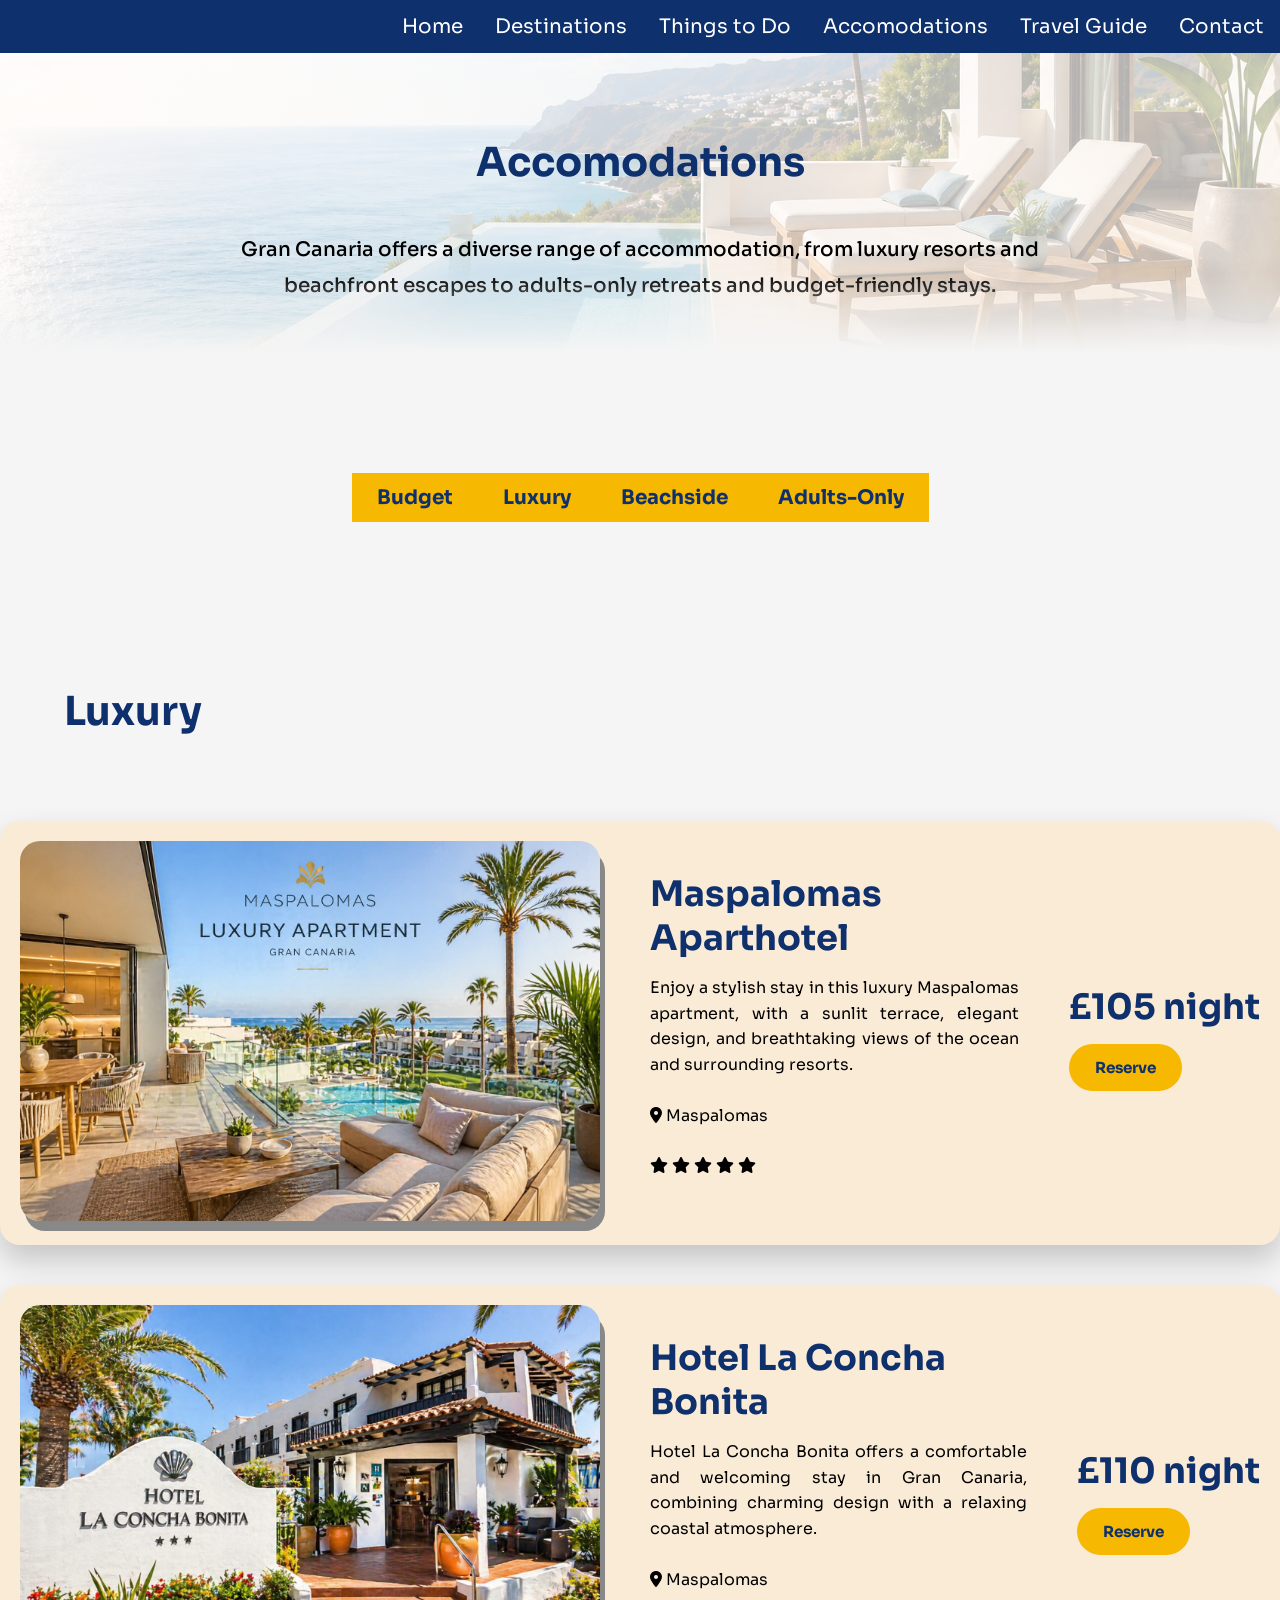
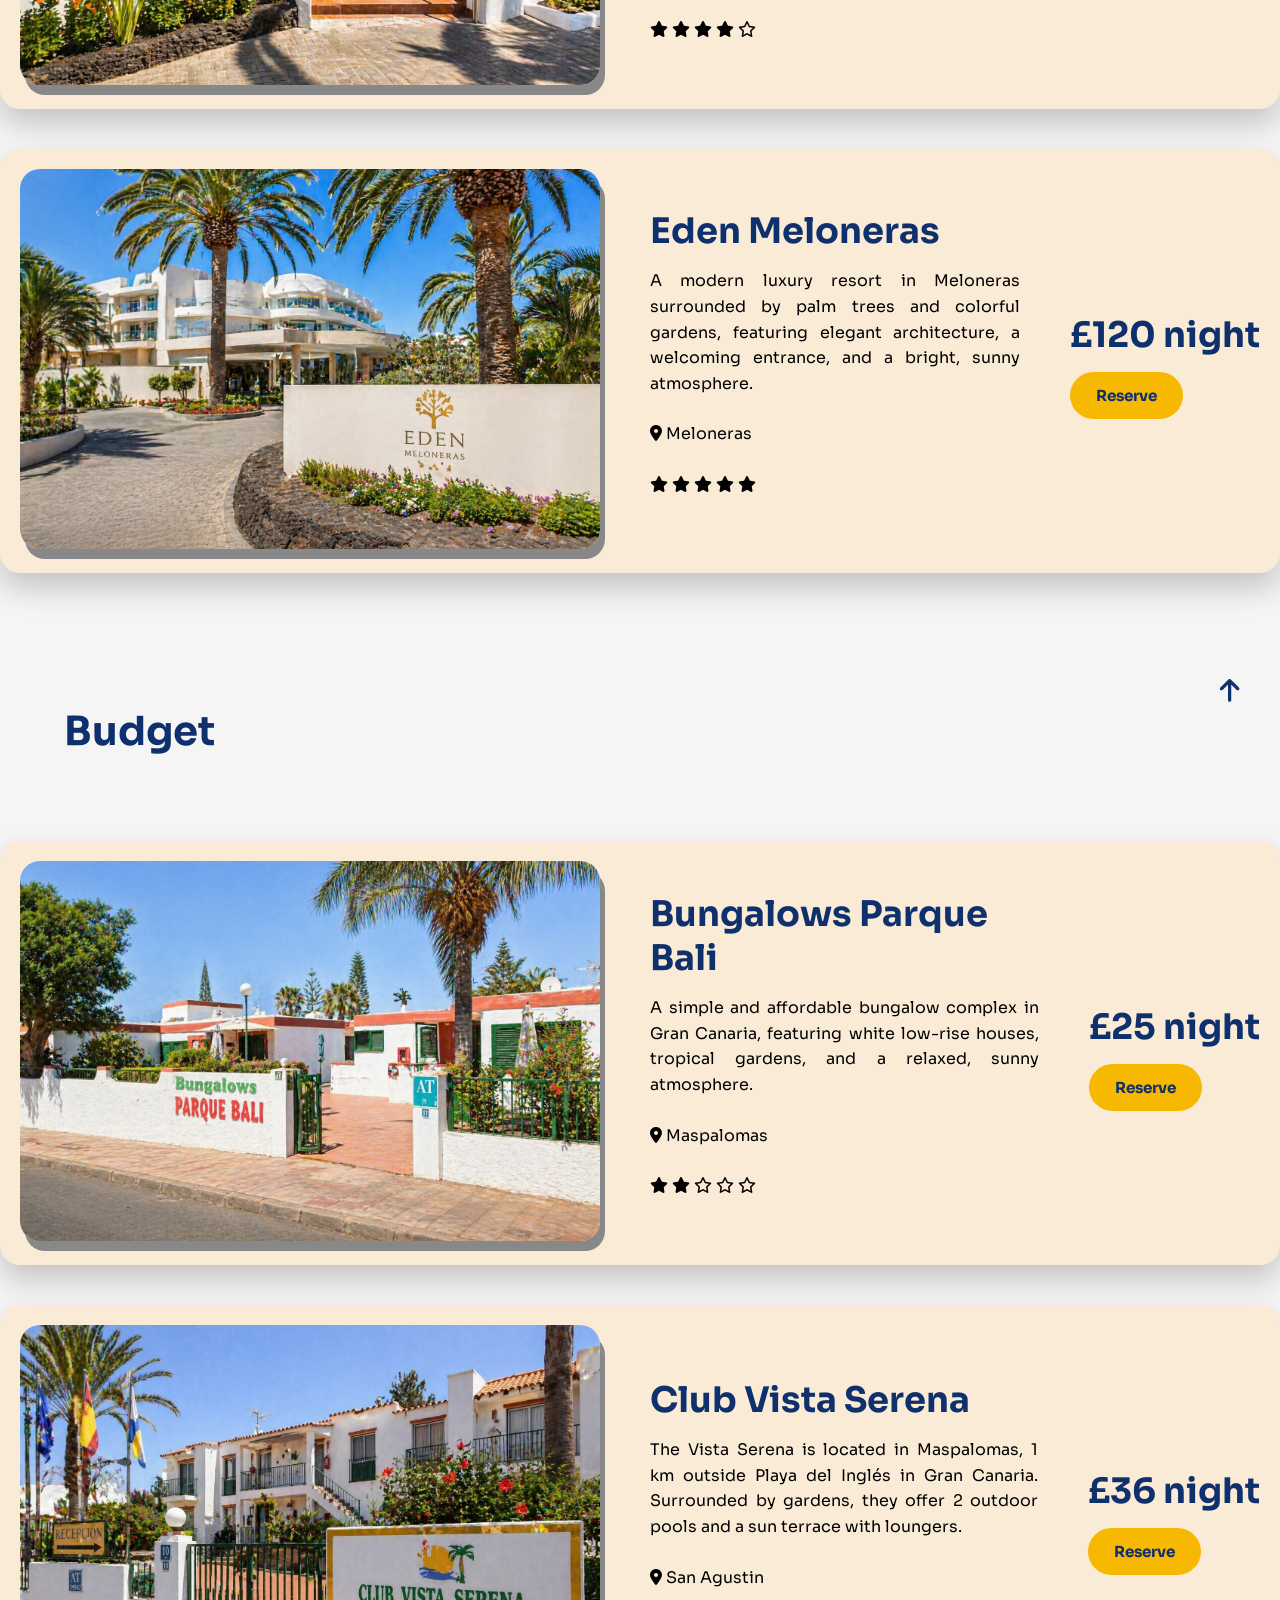
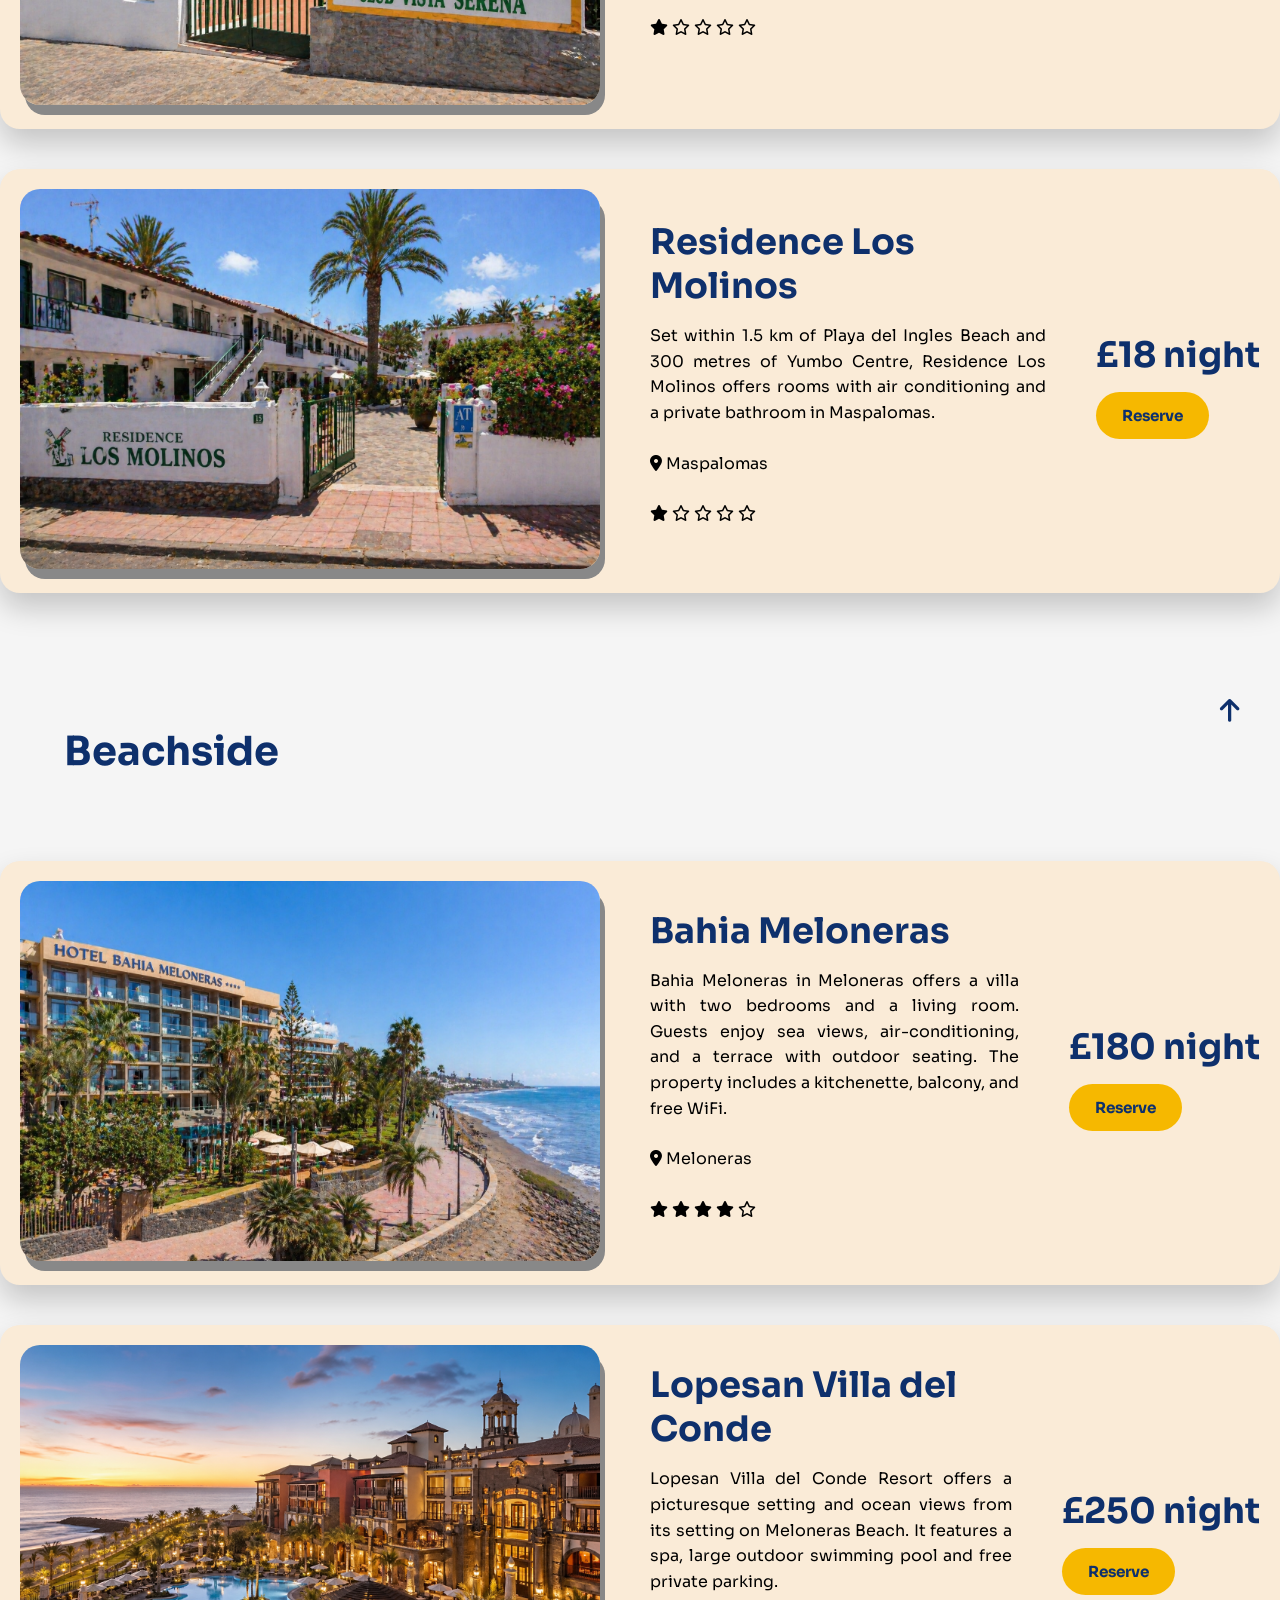
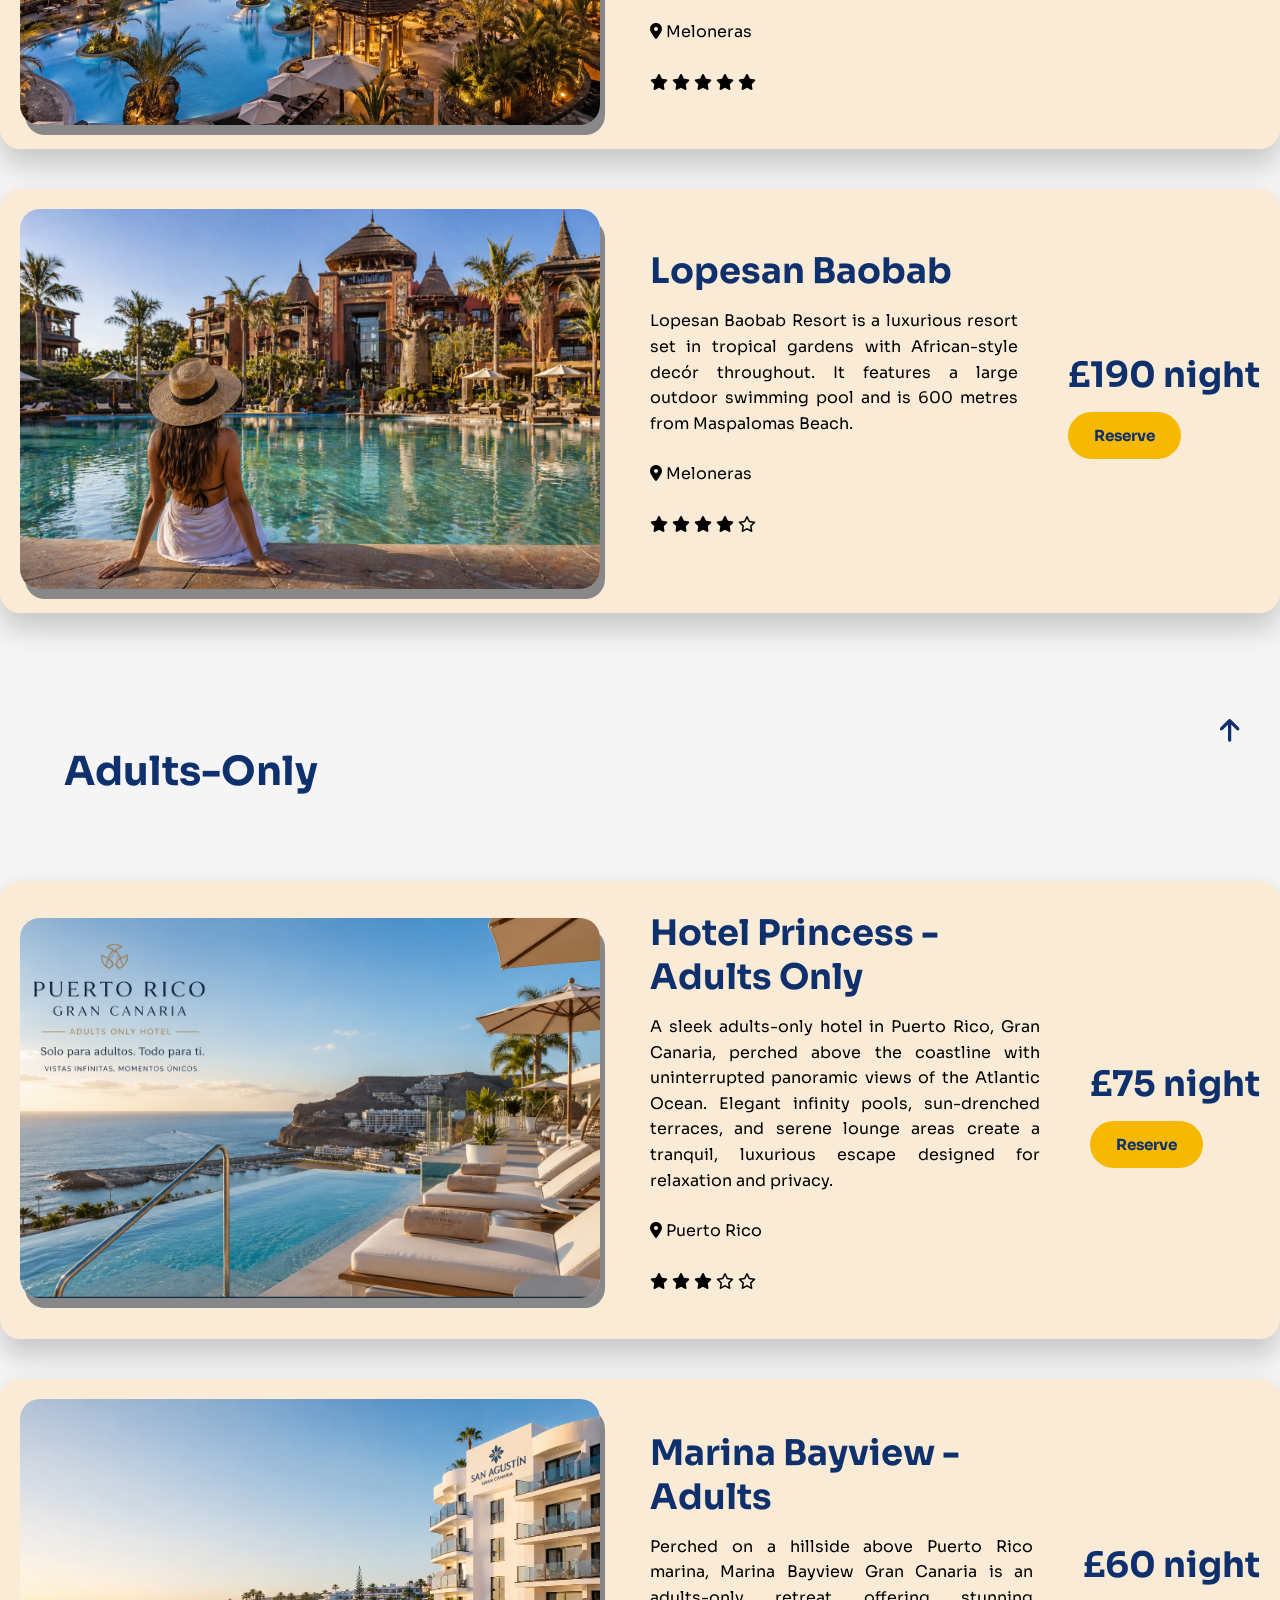
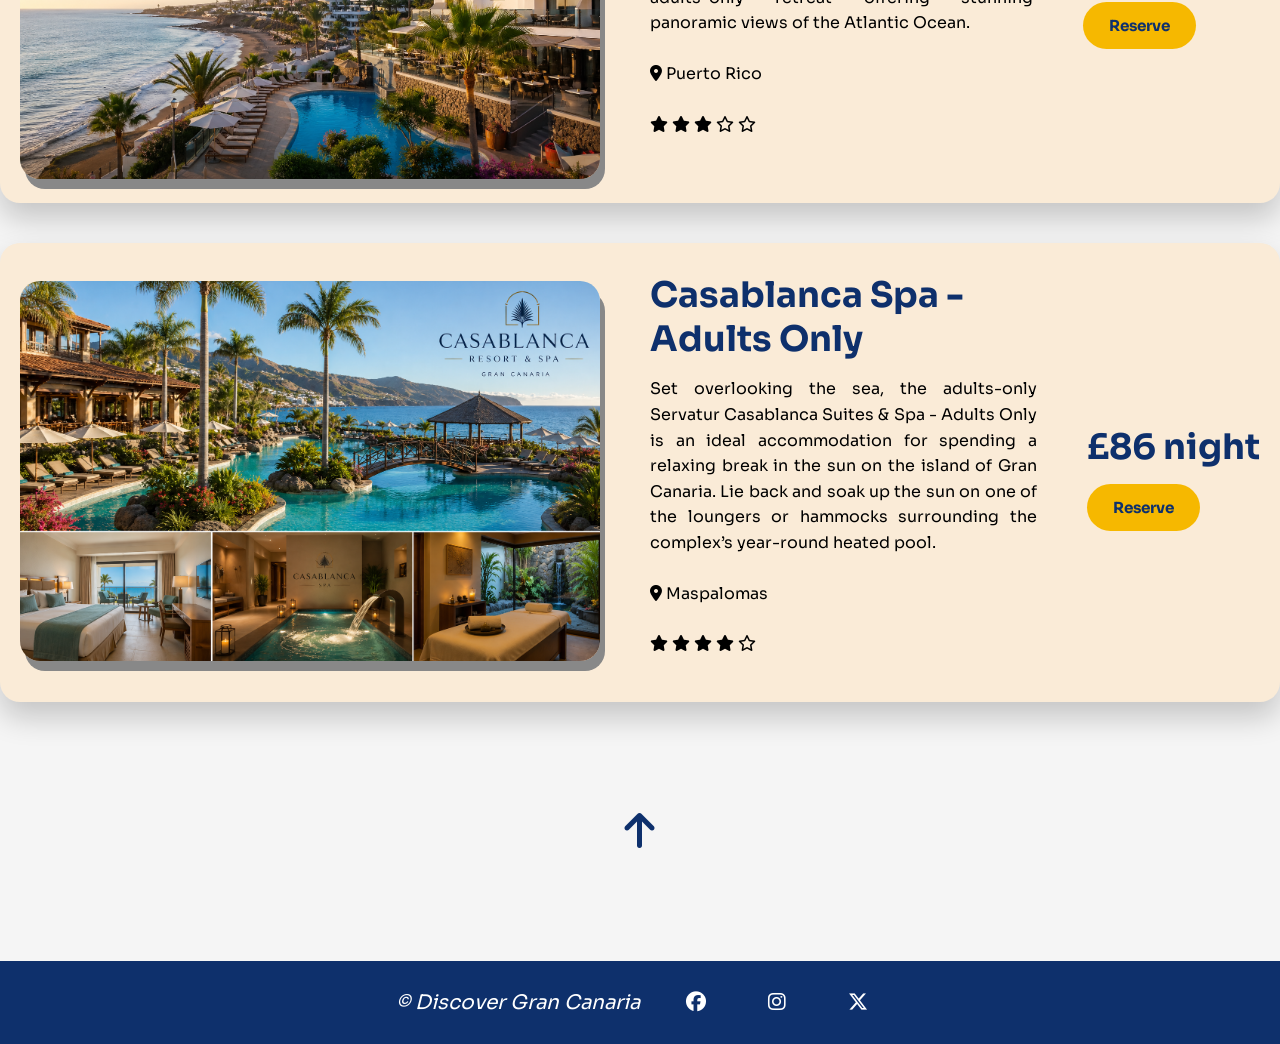
==== accomodations.html @ 6d016ea1 "modified some errors" ====
<!DOCTYPE html>
<html lang="en">
<head>
    <meta charset="UTF-8">
    <meta name="viewport" content="width=device-width, initial-scale=1.0">
    <link rel="stylesheet" href="assets/css/style.css">
    <link rel="stylesheet" href="https://cdnjs.cloudflare.com/ajax/libs/font-awesome/6.5.0/css/all.min.css">
    <link rel="preconnect" href="https://fonts.googleapis.com">
    <link rel="preconnect" href="https://fonts.gstatic.com" crossorigin>
    <link href="https://fonts.googleapis.com/css2?family=Chicle&family=Fascinate+Inline&family=Funnel+Sans:ital,wght@0,300..800;1,300..800&family=Knewave&family=Sora:wght@100..800&display=swap" rel="stylesheet">
    <title>Discover Gran Canaria</title>
</head>
<body>
    <header>
        <nav>
            <ul>
                <li><a href="index.html">Home</a></li>
                <li><a href="destinations.html">Destinations</a></li>
                <li><a href="things-to-do.html">Things to Do</a></li>
                <li><a href="accomodations.html">Accomodations</a></li>
                <li><a href="guide.html">Travel Guide</a></li>
                <li><a href="contact.html">Contact</a></li>
            </ul>
        </nav>
        
    </header>
    <main>

        <section class="introduction introduction-background" id="accomodations-background-img">
            <div class="main-title">
                <h2 id="top">Accomodations</h2>
            </div>
            <div class="main-text">
                <p>Gran Canaria offers a diverse range of accommodation,
                from luxury resorts and beachfront escapes to adults-only 
                retreats and budget-friendly stays.</p>
            </div>
        </section>

        <section class="accommodation-button">
            <ul>
                <li><a href="#budget" >Budget</a></li>
                <li><a href="#luxury">Luxury</a></li>
                <li><a href="#beachside">Beachside</a></li>
                <li><a href="#adults">Adults-Only</a></li>
            </ul>
        </section>

        <section class="accommodation-section-container">
                <div class="accommodation-section" >
                    <h2 id="luxury">Luxury</h2>
                </div>
        </section>

        <section class="accommodation-container">
            <div class="accomodation-image">
                <img src="assets/images/luxury-maspalomas.png" alt="A bright luxury apartment terrace in Maspalomas">
            </div>
            <div class="accomodation-info">
                <h3>Maspalomas Aparthotel</h3>
                <p>
                    Enjoy a stylish stay in this luxury Maspalomas apartment, with a sunlit terrace,
                    elegant design, and breathtaking views of the ocean and surrounding resorts.
                </p>
                <p><i class="fa-solid fa-location-dot"></i> Maspalomas</p>
                <p><i class="fa-solid fa-star"></i>
                   <i class="fa-solid fa-star"></i>
                   <i class="fa-solid fa-star"></i>
                   <i class="fa-solid fa-star"></i>
                   <i class="fa-solid fa-star"></i>
                </p>
            </div>
            <div class="accomodation-button-info">
                <p>£105 night</p>
                <a href="https://www.booking.com/index.en-gb.html?label=city-Maspalomas-1tw7y2hMc0TzWYsfnvHVmgS630540021023%3Apl%3Ata%3Ap1%3Ap2%3Aac%3Aap%3Aneg%3Afi%3Atikwd-299261413333%3Alp9044958%3Ali%3Adec%3Adm&sid=1f7b640f98b1cf9a41698c8b226a9288&gclid=Cj0KCQjw77bPBhC_ARIsAGAjjV90cyt5KlJ0_PEFvZ8zAC9BOAq7f7TpzGqGFperppp7UpFeF_bkqzYaAj61EALw_wcB&aid=1225108" target="_blank" class="destination-button" >
                    Reserve
                </a>
            </div>
        </section>
        <section class="accommodation-container">
            <div class="accomodation-image">
                <img src="assets/images/luxury-bonita.png" alt="A bright and welcoming hotel entrance in Gran Canaria, featuring a white Mediterranean-style.">
            </div>
            <div class="accomodation-info">
                <h3>Hotel La Concha Bonita</h3>
                <p>
                  Hotel La Concha Bonita offers a comfortable and welcoming stay in Gran Canaria,
                  combining charming design with a relaxing coastal atmosphere.
                </p>
                <p><i class="fa-solid fa-location-dot"></i> Maspalomas</p>
                <p><i class="fa-solid fa-star"></i>
                   <i class="fa-solid fa-star"></i>
                   <i class="fa-solid fa-star"></i>
                   <i class="fa-solid fa-star"></i>
                   <i class="fa-regular fa-star"></i>
                </p>
            </div>
            <div class="accomodation-button-info">
                <p>£110 night</p>
                <a href="https://www.trivago.co.uk/en-GB/lm?themeId=401&search=200-13841&sem_keyword=hotel%20gran%20canaria&sem_creativeid=781479074393&sem_matchtype=e&sem_network=g&sem_device=c&sem_placement=&sem_target=&sem_adposition=&sem_param1=&sem_param2=&sem_campaignid=11711203864&sem_adgroupid=117681058470&sem_targetid=aud-2376324325641:kwd-121141378&sem_location=9044958&cipc=sem&cip=4419000368&gad_source=1&gad_campaignid=11711203864&gbraid=0AAAAAD6-gN_mtDbhnUefP21LzNhuFadx2&gclid=Cj0KCQjw77bPBhC_ARIsAGAjjV-27MDNfofoasxBu_8MidDYkts0ntmv5msNlAiwPL8v0YjxFa0sgo0aAkyQEALw_wcB" target="_blank" class="destination-button" >
                    Reserve
                </a>
            </div>
        </section>
        <section class="accommodation-container">
            <div class="accomodation-image">
                <img src="assets/images/luxury-meloneras.png" alt="Roque Nublo in Gran Canaria">
            </div>
            <div class="accomodation-info">
                <h3>Eden Meloneras</h3>
                <p>
                    A modern luxury resort in Meloneras surrounded by palm trees and colorful gardens,
                    featuring elegant architecture, a welcoming entrance, and a bright, sunny atmosphere.
                </p>
                <p><i class="fa-solid fa-location-dot"></i> Meloneras</p>
                <p>
                   <i class="fa-solid fa-star"></i>
                   <i class="fa-solid fa-star"></i>
                   <i class="fa-solid fa-star"></i>
                   <i class="fa-solid fa-star"></i>
                   <i class="fa-solid fa-star"></i>
                </p>
            </div>
            <div class="accomodation-button-info">
                <p>£120 night</p>
                <a href="https://www.online-reservations.com/?hotelid=473852&format=simple&gacc=gmcc&gad_source=1&gad_campaignid=20870933251&gbraid=0AAAAACsYb7kEdd7vn28vRbNntB2L3VutG&gclid=Cj0KCQjw77bPBhC_ARIsAGAjjV-KrVx02NszOwlvWmsYzDdRGVTRUFqN8X-aTDAVxpdRTOASBXZtTBAaAmsBEALw_wcB" target="_blank" class="destination-button" >
                    Reserve
                </a>
            </div>
        </section>

        <section class="accommodation-section-container">
            <div class="accommodation-section">
                <h2 id="budget">Budget</h2>
                <a href="#top" class="section-arrow" aria-label="Back to top">
                     <i class="fa-solid fa-arrow-up"></i>
                </a>
            </div>
            
        </section>       

        <section class="accommodation-container">
            <div class="accomodation-image">
                <img src="assets/images/budget-maspalomas.png" alt="Low-rise house with tropical garden.">
            </div>
            <div class="accomodation-info">
                <h3>Bungalows Parque Bali </h3>
                <p>
                    A simple and affordable bungalow complex in Gran Canaria,
                     featuring white low-rise houses, tropical gardens, and a relaxed, sunny atmosphere.
                </p>
                <p><i class="fa-solid fa-location-dot"></i> Maspalomas</p>
                <p>
                   <i class="fa-solid fa-star"></i>
                   <i class="fa-solid fa-star"></i>
                    <i class="fa-regular fa-star"></i>
                    <i class="fa-regular fa-star"></i>
                    <i class="fa-regular fa-star"></i>
                </p>
            </div>
            <div class="accomodation-button-info">
                <p>£25 night</p>
                <a href="https://www.booking.com/hotel/es/bungalows-parque-bali.en-gb.html?aid=1225108&label=city-Maspalomas-1tw7y2hMc0TzWYsfnvHVmgS630540021023%3Apl%3Ata%3Ap1%3Ap2%3Aac%3Aap%3Aneg%3Afi%3Atikwd-299261413333%3Alp9044958%3Ali%3Adec%3Adm&sid=1f7b640f98b1cf9a41698c8b226a9288&dest_id=-391429&dest_type=city&dist=0&group_adults=2&group_children=0&hapos=1&hpos=1&nflt=sth%3D25&no_rooms=1&req_adults=2&req_children=0&room1=A%2CA&sb_price_type=total&sr_order=popularity&srepoch=1777223899&srpvid=b6dc79aa8e3a0030&type=total&ucfs=1&" target="_blank" class="destination-button" >
                    Reserve
                </a>
            </div>
        </section>
        <section class="accommodation-container">
            <div class="accomodation-image">
                <img src="assets/images/budget-serena.png" alt="Apartment surrender by palm trees and a garden.">
            </div>
            <div class="accomodation-info">
                <h3>Club Vista Serena</h3>
                <p>
                    The Vista Serena is located in Maspalomas, 1 km outside Playa del Inglés in Gran Canaria. Surrounded by gardens, they offer 2 outdoor pools and a sun terrace with loungers.
                </p>
                <p><i class="fa-solid fa-location-dot"></i> San Agustin</p>
                <p>
                   <i class="fa-solid fa-star"></i>
                   <i class="fa-regular fa-star"></i>
                   <i class="fa-regular fa-star"></i>
                   <i class="fa-regular fa-star"></i>
                   <i class="fa-regular fa-star"></i>
                </p>
            </div>
            <div class="accomodation-button-info">
                <p>£36 night</p>
                <a href="https://www.booking.com/hotel/es/vistaserena.en-gb.html?aid=1225108&label=city-Maspalomas-1tw7y2hMc0TzWYsfnvHVmgS630540021023%3Apl%3Ata%3Ap1%3Ap2%3Aac%3Aap%3Aneg%3Afi%3Atikwd-299261413333%3Alp9044958%3Ali%3Adec%3Adm&sid=1f7b640f98b1cf9a41698c8b226a9288&dest_id=-391429&dest_type=city&dist=0&group_adults=2&group_children=0&hapos=4&hpos=4&nflt=sth%3D25&no_rooms=1&req_adults=2&req_children=0&room1=A%2CA&sb_price_type=total&sr_order=class_asc&srepoch=1777224112&srpvid=b6dc79aa8e3a0030&type=total&ucfs=1&" target="_blank" class="destination-button" >
                   Reserve
                </a>
            </div>
        </section>
        <section class="accommodation-container">
            <div class="accomodation-image">
                <img src="assets/images/budget-molinos.png" alt="A cosy appartment with tropical gardens.">
            </div>
            <div class="accomodation-info">
                <h3>Residence Los Molinos</h3>
                <p>
                    Set within 1.5 km of Playa del Ingles Beach and 300 metres of Yumbo Centre,
                    Residence Los Molinos offers rooms with air conditioning and a private bathroom in Maspalomas.
                </p>
                <p><i class="fa-solid fa-location-dot"></i> Maspalomas</p>
                <p>
                   <i class="fa-solid fa-star"></i>
                   <i class="fa-regular fa-star"></i>
                   <i class="fa-regular fa-star"></i>
                   <i class="fa-regular fa-star"></i>
                   <i class="fa-regular fa-star"></i>
                </p>
            </div>
            <div class="accomodation-button-info">
                <p>£18 night</p>
                <a href="https://www.booking.com/hotel/es/residence-los-molinos.en-gb.html?aid=1225108&label=city-Maspalomas-1tw7y2hMc0TzWYsfnvHVmgS630540021023%3Apl%3Ata%3Ap1%3Ap2%3Aac%3Aap%3Aneg%3Afi%3Atikwd-299261413333%3Alp9044958%3Ali%3Adec%3Adm&sid=1f7b640f98b1cf9a41698c8b226a9288&dest_id=-391429&dest_type=city&dist=0&group_adults=2&group_children=0&hapos=8&hpos=8&nflt=sth%3D25&no_rooms=1&req_adults=2&req_children=0&room1=A%2CA&sb_price_type=total&sr_order=class_asc&srepoch=1777224401&srpvid=b6dc79aa8e3a0030&type=total&ucfs=1&" target="_blank" class="destination-button" >
                   Reserve
                </a>
            </div>
        </section>
        
        <section class="accommodation-section-container">
                <div class="accommodation-section">
                    <h2 id="beachside">Beachside</h2>
                   <a href="#top" class="section-arrow" aria-label="Back to top">
                     <i class="fa-solid fa-arrow-up"></i>
                   </a>
                </div>
        </section>


        <section class="accommodation-container">
            <div class="accomodation-image">
                <img src="assets/images/beachside-meloneras.png" alt="A hotel near the sea.">
            </div>
            <div class="accomodation-info">
                <h3>Bahia Meloneras</h3>
                <p>
                    Bahia Meloneras in Meloneras offers a villa with two bedrooms and a living room. Guests enjoy sea views, air-conditioning, and a terrace with outdoor seating.
                    The property includes a kitchenette, balcony, and free WiFi.
                </p>
                <p><i class="fa-solid fa-location-dot"></i> Meloneras</p>
                <p>
                   <i class="fa-solid fa-star"></i>
                    <i class="fa-solid fa-star"></i>
                    <i class="fa-solid fa-star"></i>
                    <i class="fa-solid fa-star"></i>
                   <i class="fa-regular fa-star"></i>
                </p>
            </div>
            <div class="accomodation-button-info">
                <p>£180 night</p>
                <a href="https://www.booking.com/hotel/es/bahia-meloneras-san-bartolome-de-tirajana12.en-gb.html?aid=1225108&label=city-Maspalomas-1tw7y2hMc0TzWYsfnvHVmgS630540021023%3Apl%3Ata%3Ap1%3Ap2%3Aac%3Aap%3Aneg%3Afi%3Atikwd-299261413333%3Alp9044958%3Ali%3Adec%3Adm&sid=1f7b640f98b1cf9a41698c8b226a9288&dist=0&group_adults=2&group_children=0&hapos=4&hpos=4&no_rooms=1&req_adults=2&req_children=0&room1=A%2CA&sb_price_type=total&sr_order=popularity&srepoch=1777224628&srpvid=3fbf7b07b6d5043e&type=total&ucfs=1&" target="_blank" class="destination-button" >
                    Reserve
                </a>
            </div>
        </section>
        <section class="accommodation-container">
            <div class="accomodation-image">
                <img src="assets/images/beachside-lopesan.png" alt="Luxurious hotel">
            </div>
            <div class="accomodation-info">
                <h3>Lopesan Villa del Conde</h3>
                <p>
                    Lopesan Villa del Conde Resort offers a picturesque setting and ocean views from its setting on Meloneras Beach.
                    It features a spa, large outdoor swimming pool and free private parking.
                </p>
                <p><i class="fa-solid fa-location-dot"></i> Meloneras</p>
                <p>
                   <i class="fa-solid fa-star"></i>
                   <i class="fa-solid fa-star"></i>
                   <i class="fa-solid fa-star"></i>
                   <i class="fa-solid fa-star"></i>
                   <i class="fa-solid fa-star"></i>
                </p>
            </div>
            <div class="accomodation-button-info">
                <p>£250 night</p>
                <a href="https://www.booking.com/hotel/es/lopesan-villa-del-conde-resort-thalasso.en-gb.html?aid=1225108&label=city-Maspalomas-1tw7y2hMc0TzWYsfnvHVmgS630540021023%3Apl%3Ata%3Ap1%3Ap2%3Aac%3Aap%3Aneg%3Afi%3Atikwd-299261413333%3Alp9044958%3Ali%3Adec%3Adm&sid=1f7b640f98b1cf9a41698c8b226a9288&dist=0&group_adults=2&group_children=0&hapos=1&hpos=1&no_rooms=1&req_adults=2&req_children=0&room1=A%2CA&sb_price_type=total&sr_order=popularity&srepoch=1777225228&srpvid=3fbf7b07b6d5043e&type=total&ucfs=1&" target="_blank" class="destination-button" >
                    Reserve
                </a>
            </div>
        </section>
        <section class="accommodation-container">
            <div class="accomodation-image">
                <img src="assets/images/beachside-baobab.png" alt="A tropical gardens hotel with african-style decoration.">
            </div>
            <div class="accomodation-info">
                <h3>Lopesan Baobab</h3>
                <p>
                    Lopesan Baobab Resort is a luxurious resort set in tropical gardens with African-style decór throughout.
                    It features a large outdoor swimming pool and is 600 metres from Maspalomas Beach.
                </p>
                <p><i class="fa-solid fa-location-dot"></i> Meloneras</p>
                <p>
                   <i class="fa-solid fa-star"></i>
                    <i class="fa-solid fa-star"></i>
                    <i class="fa-solid fa-star"></i>
                    <i class="fa-solid fa-star"></i>
                   <i class="fa-regular fa-star"></i>
                </p>
            </div>
            <div class="accomodation-button-info">
                <p>£190 night</p>
                <a href="https://www.booking.com/hotel/es/lopesan-baobab-resort.en-gb.html?aid=1225108&label=city-Maspalomas-1tw7y2hMc0TzWYsfnvHVmgS630540021023%3Apl%3Ata%3Ap1%3Ap2%3Aac%3Aap%3Aneg%3Afi%3Atikwd-299261413333%3Alp9044958%3Ali%3Adec%3Adm&sid=1f7b640f98b1cf9a41698c8b226a9288&dist=0&group_adults=2&group_children=0&hapos=3&hpos=3&no_rooms=1&req_adults=2&req_children=0&room1=A%2CA&sb_price_type=total&sr_order=popularity&srepoch=1777225453&srpvid=3fbf7b07b6d5043e&type=total&ucfs=1&" target="_blank" class="destination-button" >
                    Reserve
                </a>
            </div>
        </section>
        
        <section class="accommodation-section-container">
            <div class="accommodation-section">
                <h2 id="adults">Adults-Only</h2>
                <a href="#top" class="section-arrow" aria-label="Back to top">
                    <i class="fa-solid fa-arrow-up"></i>
                </a>
            </div>
        </section>

        <section class="accommodation-container">
            <div class="accomodation-image">
                <img src="assets/images/adults-puertorico.png" alt="A hotel balcony in front of the sea.">
            </div>
            <div class="accomodation-info">
                <h3>Hotel Princess - Adults Only</h3>
                <p>
                    A sleek adults-only hotel in Puerto Rico, Gran Canaria, perched above the coastline with uninterrupted panoramic
                    views of the Atlantic Ocean. Elegant infinity pools, sun-drenched terraces, and serene lounge areas
                    create a tranquil, luxurious escape designed for relaxation and privacy.
                </p>
                <p><i class="fa-solid fa-location-dot"></i> Puerto Rico</p>
                <p>
                   <i class="fa-solid fa-star"></i>
                    <i class="fa-solid fa-star"></i>
                    <i class="fa-solid fa-star"></i>
                    <i class="fa-regular fa-star"></i>
                   <i class="fa-regular fa-star"></i>
                </p>
            </div>
            <div class="accomodation-button-info">
                <p>£75 night</p>
                <a href="https://www.booking.com/hotel/es/gran-canaria-princess.en.html?aid=311076;label=gran-canaria-princess-oXMrcxjo6SiE7VAfKJZtQAS392692237593:pl:ta:p1:p2:ac:ap:neg:fi:tikwd-850034623135:lp9044958:li:dec:dm:ppccp=UmFuZG9tSVYkc2RlIyh9YSNxgVPQVI7AT3fx1WXiwSU;ws=&gad_source=1&gad_campaignid=184274957&gbraid=0AAAAAD_Ls1KgDg9SGayHgAWyNOwVEqwc_&gclid=Cj0KCQjw77bPBhC_ARIsAGAjjV-dIs7aQcxzjXxoNXWuCjWBkwL7OjWsqZjS10oWYmmCM9Zj4HKVjPcaAvA4EALw_wcB#availability" target="_blank" class="destination-button" >
                    Reserve
                </a>
            </div>
        </section>
                <section class="accommodation-container">
            <div class="accomodation-image">
                <img src="assets/images/adults-sanagustin.png" alt="A hotel with views of the Atlantic Ocean.">
            </div>
            <div class="accomodation-info">
                <h3>Marina Bayview - Adults</h3>
                <p>
                    Perched on a hillside above Puerto Rico marina, Marina Bayview Gran Canaria
                    is an adults-only retreat offering stunning panoramic views of the Atlantic Ocean.
                </p>
                <p><i class="fa-solid fa-location-dot"></i> Puerto Rico</p>
                <p>
                   <i class="fa-solid fa-star"></i>
                    <i class="fa-solid fa-star"></i>
                    <i class="fa-solid fa-star"></i>
                    <i class="fa-regular fa-star"></i>
                   <i class="fa-regular fa-star"></i>
                </p>
            </div>
            <div class="accomodation-button-info">
                <p>£60 night</p>
                <a href="https://www.booking.com/hotel/es/marina-bayview.en-gb.html?aid=2378099&label=olr-gmcc-consentno%3ACj0KCQjw77bPBhC_ARIsAGAjjV_FHHpoy1lzY-OnMT0yLH0f-D2jzWGJ4qfFgaDpBPO5PqJqOIZG6XcaAvBFEALw_wcB&sid=1f7b640f98b1cf9a41698c8b226a9288&checkin=2026-05-03&checkout=2026-05-04&dest_id=900039449&dest_type=city&dist=0&group_adults=2&group_children=0&hapos=1&hpos=1&no_rooms=1&req_adults=2&req_children=0&room1=A%2CA&sb_price_type=total&soh=1&sr_order=popularity&srepoch=1777226339&srpvid=29067dd4cc7a032f&type=total&ucfs=1&#no_availability_msg" target="_blank" class="destination-button" >
                    Reserve
                </a>
            </div>
        </section>
        <section class="accommodation-container">
            <div class="accomodation-image">
                <img src="assets/images/adults-casablanca.png" alt="Resort with spa and swimming.">
            </div>
            <div class="accomodation-info">
                <h3>Casablanca Spa - Adults Only</h3>
                <p>
                    Set overlooking the sea, the adults-only Servatur Casablanca Suites & Spa - Adults Only is an ideal accommodation for spending a relaxing break in the sun on the island of Gran Canaria.
                    Lie back and soak up the sun on one of the loungers or hammocks surrounding the complex’s year-round heated pool.
                </p>
                <p><i class="fa-solid fa-location-dot"></i> Maspalomas</p>
                <p>
                   <i class="fa-solid fa-star"></i>
                    <i class="fa-solid fa-star"></i>
                    <i class="fa-solid fa-star"></i>
                    <i class="fa-solid fa-star"></i>
                   <i class="fa-regular fa-star"></i>
                </p>
            </div>
            <div class="accomodation-button-info">
                <p>£86 night</p>
                <a href="https://www.booking.com/hotel/es/apartamentos-casablanca-puerto-rico.en-gb.html?aid=2378099&label=olr-gmcc-consentno%3ACj0KCQjw77bPBhC_ARIsAGAjjV_FHHpoy1lzY-OnMT0yLH0f-D2jzWGJ4qfFgaDpBPO5PqJqOIZG6XcaAvBFEALw_wcB&sid=1f7b640f98b1cf9a41698c8b226a9288&all_sr_blocks=0_0_2_1_0&checkin=2026-05-03&checkout=2026-05-04&dest_id=900039449&dest_type=city&dist=0&group_adults=2&group_children=0&hapos=5&highlighted_blocks=0_0_2_1_0&hpos=5&matching_block_id=0_0_2_1_0&no_rooms=1&req_adults=2&req_children=0&room1=A%2CA&sb_price_type=total&sr_order=popularity&sr_pri_blocks=0_0_2_1_0__10426&srepoch=1777226461&srpvid=29067dd4cc7a032f&type=total&ucfs=1&#hotelTmpl" target="_blank" class="destination-button" >
                    Reserve
                </a>
            </div>
        </section>
        <section class="introduction">
            <div class="main-title">
                <h2><a href="#top" id="arrow-button"><i class="fa-solid fa-arrow-up"></i></a></h2>
            </div>
        </section>
    </main>
    <footer>
            <ul>
                <li id="copyright"><p>&copy; Discover Gran Canaria</p></li>
                <li><a href="index.html"><i class="fa-brands fa-facebook"></i></a></li>
                <li><a href="#destinations"><i class="fa-brands fa-instagram"></i></a></li>
                <li><a href="#things-to-do"><i class="fa-brands fa-x-twitter"></i></a></li>
            </ul>
    </footer>

</body>
</html>
---- assets/css/style.css ----
/*Style fonts here*/
@import url('https://fonts.googleapis.com/css2?family=Chicle&family=Fascinate+Inline&family=Funnel+Sans:ital,wght@0,300..800;1,300..800&family=Knewave&family=Sora:wght@100..800&display=swap');
/*Style fonts ends here */

* {
  padding: 0;
  margin: 0;
  box-sizing: border-box;
}

body {
  background-color:  #f5f5f5;
}
/* Header starts here */
/* navigation */

ul {
  display: flex;                
  justify-content: flex-end; 
  list-style-type: none;
  background-color: #0e306c;
}


ul li a {
  font-family: "Sora", Arial, Helvetica, sans-serif;
  font-size:20px;
  display: block;
  color: white;
  text-align: center;
  padding: 14px 16px;
  text-decoration: none;
}

nav ul li a:hover {
  background-color: #446db2;
}

/* Background image Home*/

.container {
  position: relative;
  height:70vh;
  min-height: 350px;
  max-height: 900px;
  overflow: hidden;
  text-align: center;
  color: white;
}

.background-img {
  width: 100%;
  height: 100%;
  object-fit: cover;
  filter: saturate(80%);
}

.centered h1 {
  font-family: "Knewave", Arial, Helvetica, sans-serif;
  font-size: clamp(45px, 8vw, 150px); /*responsive font size*/
  color: antiquewhite;
  -webkit-text-stroke: 1px #422b08; /*font border*/
  position: absolute;
  top: 20%;
  left: 50%;
  transform: translate(-50%, -50%);
  white-space: nowrap; /*keep text in the same line*/
}

.centered p {
  font-family: "Chicle", Arial, Helvetica, sans-serif;
  font-size: clamp(22px, 3vw, 50px);
  color: rgb(76, 47, 3);
  -webkit-text-stroke: 1px #fceacd; /*font border*/
  position: absolute;
  top: 34%;
  left: 50%;
  transform: translate(-50%, -50%);
}
/* header ends here*/

/* homepage main starts here */

.introduction {
  max-width: 900px;
  margin: 80px auto;  
  padding: 0 20px;
  text-align: center;
}

/* section 1 */
.main-title h2 {
  font-family: "Sora", Arial, Helvetica, sans-serif;
  font-weight: bold;
  font-size: clamp(26px, 4vw, 40px);
  color: #0e306c;
  text-align: center;
  padding: 24px;
  margin:10px;
  margin-bottom:20px;
}

.main-text p {
  font-family: "Sora", Arial, Helvetica, sans-serif;
  text-align: justify;
  font-size: clamp(16px, 2vw, 20px);
  line-height: 1.8;
  color: black;
}

/* section 2*/

.introduction-extra {
  display: flex;
  justify-content: center;
  gap:20px;
  margin: 100px auto;
  max-width: 1100px;
  padding: 0 20px;
}

.box {
  flex: 1;
  padding: 60px 30px;
  text-align: center;
  font-weight: 500;
  color: black;
  border: 1px solid black;
  border-radius: 20px;
  box-shadow: 5px 10px #888888;
  font-family: "Sora", Arial, Helvetica, sans-serif;
}

.box h3 {
  font-size: clamp(20px, 3vw, 27px);
}

.box p {
  font-size: clamp(16px, 2vw, 20px);
  padding-top: 20px;
}

.white {
  background-color: white;
}
.blue {

   background-color: #0093dd;
}
.yellow {

   background-color: #f6b800;
}
/* ====== Destinations page style starts here =============*/
.introduction-background{
    width: 100%;
    max-width: none;
    height: 300px;
    margin: 0 0 80px 0;
    padding: 0 20px;
    background-size: cover;
    background-position: center;
    background-repeat: no-repeat;
    display: flex;
    flex-direction: column;
    justify-content: center;
    position: relative;
}

#destinations-background-img {
   background-image:
        linear-gradient(rgba(255,255,255,0.7), rgba(255,255,255,0.7)),
        url('../images/sand.png');
}

.introduction-background::after {
    content: "";
    position: absolute;
    bottom: 0;
    left: 0;
    width: 100%;
    height: 80px;
    background: linear-gradient(to bottom, rgba(255,255,255,0), #f5f5f5);
}

.introduction-background .main-text {
    max-width: 800px;
    margin: 0 auto;
}

.introduction-background .main-text p {
    text-align: center;   
    color: black;
    font-weight: 500;
}

.destination-container {
      display: flex;
      align-items: center;
      justify-content: center;
      gap: 110px;
      margin: 100px auto;
      max-width: 1250px;
      padding: 0 40px;
}

.destination-container.reverse {
    flex-direction: row-reverse;
}

.destination-image img {
    width: 580px;
    max-width: 1000px;
    height: 380px;
    object-fit: cover;
    border-radius: 20px;
    box-shadow: 5px 10px #888888;
    transition: transform 0.3s ease;
}

.destination-image img:hover {
    transform: scale(1.03);
}
.destination-info {
    max-width: 430px;
}

.destination-info h3 {
    font-size: 2.2rem;
    margin: 10px 0 15px;
    font-family: "Sora", Arial, Helvetica, sans-serif;
    font-weight: bold;
    color: #0e306c;
}

.destination-info p {
    font-size: 1rem;
    text-align: justify;
    line-height: 1.6;
    color: black;
    font-family: "Sora", Arial, Helvetica, sans-serif;
    margin-bottom: 25px;
}

.destination-info .destination-button {
    display: inline-flex;
    align-items: center;
    gap: 10px;
    background-color:#f6b800;
    color: #0e306c;
    font-family: "Sora", Arial, Helvetica, sans-serif;
    font-weight: bold;
    border: none;
    padding: 14px 26px;
    border-radius: 30px;
    font-size: 0.95rem;
    cursor: pointer;
    transition: all 0.3s ease;
    text-decoration: none;
}

.destination-info .destination-button:hover {
    background-color:#0093dd;
     color: black;
     text-decoration: none;
}

.destination-info .destination-button i {
    transition: transform 0.3s ease;
}

.destination-info .destination-button:hover i {
    transform: translateX(5px);
}
/* ====== Things To Do page style starts here =============*/

#activities-background-img {
    height: 400px;
    background-image:
        linear-gradient(rgba(255,255,255,0.7), rgba(255,255,255,0.7)),
        url('../images/activities.png');
}

#activities-background-img::after {
    content: "";
    position: absolute;
    bottom: 0;
    left: 0;
    width: 100%;
    height: 80px;

    background: linear-gradient(to bottom, rgba(255,255,255,0), #f5f5f5);
}

#activities-background-img .main-text {
    max-width: 800px;
    margin: 0 auto;
}

#activities-background-img .main-text p {
    text-align: center;   
    color: black;
    font-weight: 500;
}

.activities-container {
    display: flex;
    justify-content: center;
    gap: 30px;
    margin: 100px auto;
    max-width: 1300px;
    padding: 0 20px;
    flex-wrap: wrap;
}

.activities-content {
    width: 360px;
    text-align: center;
    padding: 20px;
    font-weight: 500;
    color: black;
    border-radius: 20px;
    box-shadow: 10px 10px 5px #aaaaaa;
    font-family: "Sora", Arial, Helvetica, sans-serif;
    background-color: antiquewhite;
    display: flex;
    flex-direction: column;
}

.activities-content img {
    width: 100%; 
    height: 230px;
    object-fit: cover;
    border-radius: 20px;
}

.activities-info {
    display: flex;
    flex-direction: column;
    flex: 1;
}

.activities-info h3 {
    font-size: 1.6rem;
    color: #0e306c;
    font-weight: bold;
    margin-top: 15px;
}

.activities-info p {
    font-size: 1rem;
    padding: 15px 0;
    text-align: center;
}

.activities-info a {
    display: inline-flex;
    justify-content: center;
    align-items: center;
    background-color: #f6b800;
    color: #0e306c;
    font-weight: bold;
    padding: 14px 30px;
    border-radius: 30px;
    font-size: 0.95rem;
    text-decoration: none;
    transition: all 0.3s ease;
    margin-top: auto;
    width: auto;
}

.activities-info a:hover {
    background-color: #0093dd;
    color: black;
}

.map-container {
    display: flex;
    justify-content: center;
    align-items: center;
    padding: 40px 0;
}

.map-container img {
    width: 70%;
    max-width: 900px;
    border-radius: 20px;
    box-shadow: 0 15px 30px rgba(0,0,0,0.2);
}

/*================ Accomodations page starts here=====================*/
#accomodations-background-img {
    background-image:
        linear-gradient(rgba(255,255,255,0.7), rgba(255,255,255,0.7)),
        url('../images/accomodations.png');
}

.accommodation-button {
    display: flex;
    justify-content: center;
    gap: 20px;
    list-style: none;
    padding: 40px 0;
    flex-wrap: wrap;
}

.accommodation-button ul li a {
    background-color: #f6b800;
    color: #0e306c;
    padding: 12px 25px;
    text-decoration: none;
    font-family: "Sora", Arial, Helvetica, sans-serif;
    font-weight: bold;
    transition: 0.3s ease;
}

.accommodation-button ul li a:hover {
    background-color: #0093dd;
    color: black;
}

.accommodation-section-container{
    display: flex;
    align-items: center;
    justify-content: flex-start;
    gap: 110px;
    margin: auto;
    max-width: 1500px;
    padding: 0 40px;
}

.accommodation-section h2{
    font-family: "Sora", Arial, Helvetica, sans-serif;
    font-weight: bold;
    font-size: clamp(26px, 4vw, 40px);
    color: #0e306c;
    text-align: left;
    padding: 24px;
    margin: 100px 0 20px 0;
    margin-bottom: 20px;
}

.accommodation-container {
    display: flex;
    align-items: center;
    justify-content: flex-start;
    gap: 50px;
    width: 100%;          
    max-width: 1500px;   
    margin: 40px auto 9px;
    padding: 20px;     
    background-color:antiquewhite;
    border-radius: 20px;
    box-shadow: 0 15px 30px rgba(0,0,0,0.2);
}

.accomodation-image img {
    width: 580px;
    max-width: 1000px;
    height: 380px;
    object-fit: cover;
    border-radius: 20px;
    box-shadow: 5px 10px #888888;
    transition: transform 0.3s ease;
}

.accomodation-info {
    max-width: 600px;  
    flex: 1;
}

.accomodation-info h3 {
    font-size: 2.2rem;
    margin: 10px 0 15px;
    font-family: "Sora", Arial, Helvetica, sans-serif;
    font-weight: bold;
    color: #0e306c;
}

.accomodation-info p {
    font-size: 1rem;
    text-align: justify;
    line-height: 1.6;
    color: black;
    font-family: "Sora", Arial, Helvetica, sans-serif;
    margin-bottom: 25px;
}

.accomodation-button-info p {
    text-align: center;
    align-items: center;
    font-family: "Sora", Arial, Helvetica, sans-serif;
    font-size: 2.2rem;
    margin: 10px 0 15px;
    font-weight: bold;
    color: #0e306c;
      
}

.accomodation-button-info .destination-button {
    display: inline-flex;
    align-items: center;
    gap: 10px;
    background-color:#f6b800;
    color: #0e306c;
    font-family: "Sora", Arial, Helvetica, sans-serif;
    font-weight: bold;
    border: none;
    padding: 14px 26px;
    border-radius: 30px;
    font-size: 0.95rem;
    cursor: pointer;
    transition: all 0.3s ease;
    text-decoration: none;
}

.accomodation-button-info .destination-button:hover {
  background-color: #0093dd;
  color: black;
  text-decoration: none;
}

#arrow-button {
  color: #0e306c;
  text-align: center;
}

#arrow-button:hover {
  color:#446db2;
  text-align: center;
}

.accommodation-section {
  display: flex;
  justify-content: space-between;
  align-items: center;
  width: 100%;
}

.section-arrow {
  font-size: 26px;
  color: #0e306c;
  text-decoration: none;
  transition: 0.3s ease;
}

.section-arrow:hover {
  color: #0093dd;
  transform: translateY(-3px);
}

/*================ Contacts Page starts here=====================*/
#contacts-background-img{
     background-image:
        linear-gradient(rgba(255,255,255,0.7), rgba(255,255,255,0.7)),
        url('../images/contact.png');
}
.form-container {
  display: flex;
  justify-content: center;
  gap: 40px;
  margin: 100px auto;
  max-width: 1100px;
  padding: 0 20px;
  flex-wrap: wrap;
  font-family: "Sora", Arial, Helvetica, sans-serif;
}

.form-content,
.contact-info {
  width: 420px;
  background-color: #e6d7c3;
  border-radius: 20px;
  padding: 30px;
  box-shadow: 0 15px 30px rgba(0,0,0,0.2);
}

/* ===== Form ===== */

.form-content form {
  display: flex;
  flex-direction: column;
  gap: 10px;
}

.form-content label {
  font-weight: bold;
  color: #0e306c;
}

.form-content input,
.form-content textarea {
  padding: 12px;
  border-radius: 10px;
  border: 1px solid #ccc;
  font-size: 14px;
  font-family: inherit;
}

.form-content textarea {
  min-height: 120px;
}

.form-content button {
  margin-top: 10px;
  padding: 14px;
  border-radius: 30px;
  border: none;
  background-color: #f6b800;
  color: #0e306c;
  font-weight: bold;
  font-size: 16px;
  cursor: pointer;
  transition: 0.3s;
}

.form-content button:hover {
  background-color: #0093dd;
  color: black;
}

/* ===== Contact Info ===== */

.contact-info h3 {
  font-size: 2rem;
  color: #0e306c;
  margin-bottom: 20px;
}

.contact-info p {
  display: flex;
  align-items: center;
  gap: 10px;
  margin-bottom: 15px;
}

.contact-info i {
  color: #0e306c;
}


.contact-info hr {
  border: none;
  height: 2px;
  background-color: #f6b800;
  margin: 20px 0;
}

/* ===== FAQ ===== */

.contact-info h4 {
  text-align: center;
  font-size: 1.6rem;
  margin: 20px 0;
  color: #0e306c;
}

.faq-box {
  display: flex;
  flex-direction: column;
  gap: 15px;
}

.contact-info details {
  background-color: #f5f5f5;
  border-radius: 15px;
  padding: 15px 20px;
  box-shadow: 0 8px 15px rgba(0,0,0,0.1);
  transition: 0.3s;
}

.contact-info details:hover {
  transform: translateY(-2px);
}

.contact-info summary {
  font-size: 1.1rem;
  font-weight: 700;
  cursor: pointer;
  list-style: none;
  color: #0e306c;
  display: flex;
  align-items: center;
  gap: 10px;
}


.contact-info summary::-webkit-details-marker {
  display: none;
}


.contact-info summary::before {
  content: "▾";
  font-size: 18px;
  transition: 0.3s;
}


.contact-info details[open] summary::before {
  transform: rotate(180deg);
}

.contact-info details p {
  margin-top: 10px;
  font-size: 0.95rem;
  color: #333;
}
/*================ Footer starts here=====================*/

footer {
  text-align: center;
}

footer ul {
  display: flex;
  justify-content: center;  
  align-items: center;
  background-color: #0e306c;
  padding: 15px;
  gap: 30px;
  list-style: none;
  flex-wrap: wrap;             
}

footer ul li {
  list-style: none;
}

footer a {
  font-size: 20px;
  color: white;
  text-decoration: none;
  font-family: "Sora", Arial, Helvetica, sans-serif;
}

footer a:hover {
  color: #91a9d4

}

#copyright {
  color: white;
  font-family: "Sora", Arial, Helvetica, sans-serif;
  font-style:italic;
  font-size:20px;
}


@media only screen and (max-width: 1583px ) {
    
  .centered p {
    top: 32%;
  }
}
/* ===== Accommodations Responsive ===== */

@media only screen and (max-width: 1100px) {
  .accommodation-container {
    flex-direction: column;
    align-items: center;
    text-align: center;
    gap: 25px;
    width: 90%;
    padding: 25px;
  }

  .accomodation-image img {
    width: 100%;
    height: 320px;
  }

  .accomodation-info {
    max-width: 100%;
  }

  .accomodation-info h3 {
    font-size: 2rem;
  }

  .accomodation-info p {
    text-align: center;
  }

  .accomodation-button-info p {
    font-size: 1.8rem;
  }

  .accommodation-section-container {
    justify-content: center;
    padding: 0 20px;
  }

  .accommodation-section h2 {
    text-align: center;
    margin-top: 70px;
  }
}

@media only screen and (max-width: 1095px ) {

  .centered p {
    top: 30%;
  }

  /* ===== Destinations Responsive ===== */
  .destination-container,
    .destination-container.reverse {
        flex-direction: column;
        gap: 35px;
        margin: 70px auto;
        padding: 0 25px;
        text-align: center;
    }

    .destination-image img {
        width: 100%;
        max-width: 100%;
        height: 280px;
    }

    .destination-info {
        max-width: 100%;
    }

    .destination-info h3 {
        font-size: 2rem;
    }
  /* ===== Things to Do Responsive ===== */

    .activities-container {
        flex-direction: column;
        align-items: center;
        gap: 40px;
    }

    .activities-content {
        width: 90%;
        max-width: 600px;
    }

    .activities-content img {
        width: 100%;
        height: 300px;
    }

    .map-container img {
        width: 90%;
    }

}


@media only screen and (max-width: 973px ) {
    
  .centered p {
    top: 32%;
  }

} 


@media only screen and (max-width: 879px ) {
    
  .centered p { 
    display: none;
  }

} 

/*Tablet Responsive*/
@media only screen and (max-width: 768px) {
  /* ===== Homepage Responsive ===== */
  nav ul {
    flex-wrap: wrap;
    justify-content: center;
  }

  ul li a {
    font-size: 14px;
    padding: 10px;
  }
  
  .introduction-extra {
    flex-direction: column;
    height: auto;
    padding: 0 20px;
    gap: 25px;
  }

  .box {
    margin: 0;
  }
  /* ===== Destinations Responsive ===== */
  .destination-container,
    .destination-container.reverse {
        flex-direction: column;
        gap: 35px;
        margin: 70px auto;
        padding: 0 25px;
        text-align: center;
    }

    .destination-image img {
        width: 100%;
        max-width: 100%;
        height: 280px;
    }

    .destination-info {
        max-width: 100%;
    }

    .destination-info h3 {
        font-size: 2rem;
    }


  /* ===== Things to do Responsive ===== */
     #activities-background-img {
        height: 350px;
        padding: 0 25px;
    }

    #activities-background-img .main-text p {
        font-size: 16px;
        line-height: 1.6;
    }

    .activities-container {
        margin: 70px auto;
        padding: 0 25px;
    }

    .activities-content {
        width: 100%;
        padding: 20px;
    }

    .activities-content img {
        height: 250px;
    }

    .activities-info h3 {
        font-size: 1.8rem;
    }

    .activities-info p {
        font-size: 1rem;
    }

    .map-container {
        margin: 70px auto;
        padding: 20px;
    }

    .map-container img {
        width: 100%;
    }

/* ===== Accommodations to do Responsive ===== */

    .accommodation-button ul {
    flex-wrap: wrap;
    justify-content: center;
    gap: 12px;
    background-color: transparent;
  }

  .accommodation-button ul li a {
    font-size: 14px;
    padding: 10px 18px;
    border-radius: 25px;
  }

  .accommodation-container {
    width: 92%;
    margin: 30px auto;
  }

  .accomodation-image img {
    height: 260px;
  }

  .accomodation-info h3 {
    font-size: 1.7rem;
  }

  .accomodation-info p {
    font-size: 0.95rem;
    line-height: 1.6;
  }

  .accomodation-button-info p {
    font-size: 1.5rem;
  }

  .accomodation-button-info .destination-button {
    padding: 12px 24px;
  }
}

/*Mobile Responsive*/
@media only screen and (max-width: 480px) {
  /* ===== Homepage Responsive ===== */
  .centered h1 {
    font-size: 42px;
  }

  .main-title h2 {
    font-size: 24px;
  }

  .main-text p {
    font-size: 16px;
    text-align: left;
  }

  footer ul {
    display: flex;
    flex-wrap: wrap;
    justify-content: center;
    gap: 15px;
  }

  footer ul li {
    flex: 0 0 auto;
  }

  #copyright {
    flex: 0 0 100%; 
    text-align: center;
    margin-bottom: 5px;
  }
    /* ===== Destinations Responsive ===== */

    #destinations-background-img {
    height: 400px;
}
    .destination-container,
    .destination-container.reverse {
        gap: 25px;
        margin: 50px auto;
        padding: 0 18px;
    }

    .destination-image img {
        height: 220px;
        border-radius: 15px;
    }

    .destination-info h3 {
        font-size: 1.7rem;
    }

    .destination-info p {
        font-size: 0.95rem;
        line-height: 1.6;
    }

    .destination-info .destination-button {
        padding: 12px 20px;
        font-size: 0.85rem;
    }
/* ===== Things to Do Responsive ===== */
    #activities-background-img {
        height: 420px;
    }

    .activities-content img {
        height: 220px;
    }

    .activities-info h3 {
        font-size: 1.5rem;
    }

    .activities-info p {
        font-size: 0.95rem;
        line-height: 1.5;
    }

    .activities-info a {
        padding: 12px 22px;
        font-size: 0.85rem;
    }

    .map-container {
        padding: 15px;
    }

    /* ===== Accommodations to do Responsive ===== */

    #accomodations-background-img {
    height: 420px;
  }

  .accommodation-button {
    padding: 20px 10px;
  }

  .accommodation-button ul {
    flex-direction: column;
    width: 100%;
    align-items: center;
  }

  .accommodation-button ul li {
    width: 80%;
  }

  .accommodation-button ul li a {
    width: 100%;
    border-radius: 25px;
  }

  .accommodation-container {
    width: 94%;
    padding: 18px;
    border-radius: 15px;
  }

  .accomodation-image img {
    height: 220px;
    border-radius: 15px;
  }

  .accomodation-info h3 {
    font-size: 1.4rem;
  }

  .accomodation-info p {
    text-align: left;
  }

  .accomodation-button-info p {
    font-size: 1.3rem;
  }

  .main-title h2 {
    padding: 12px;
  }
    .section-arrow {
    font-size: 22px;
  }
}
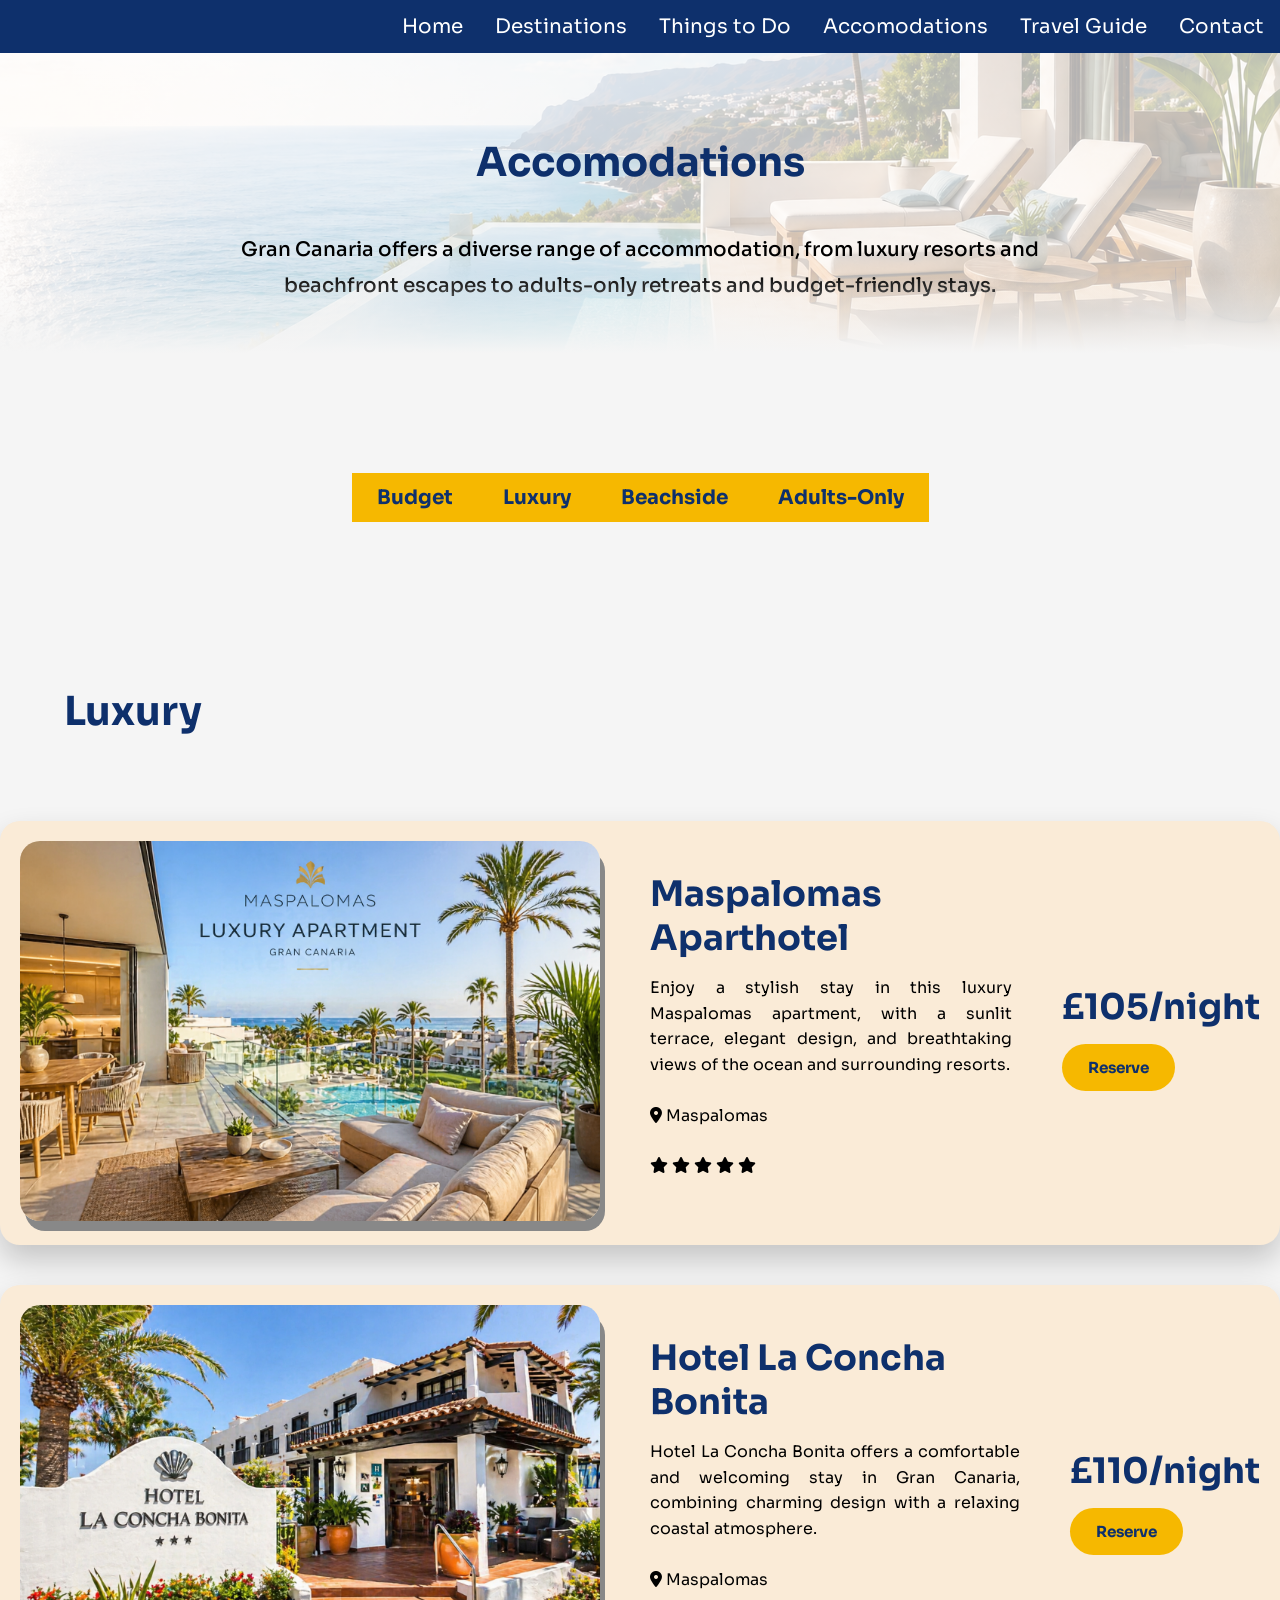
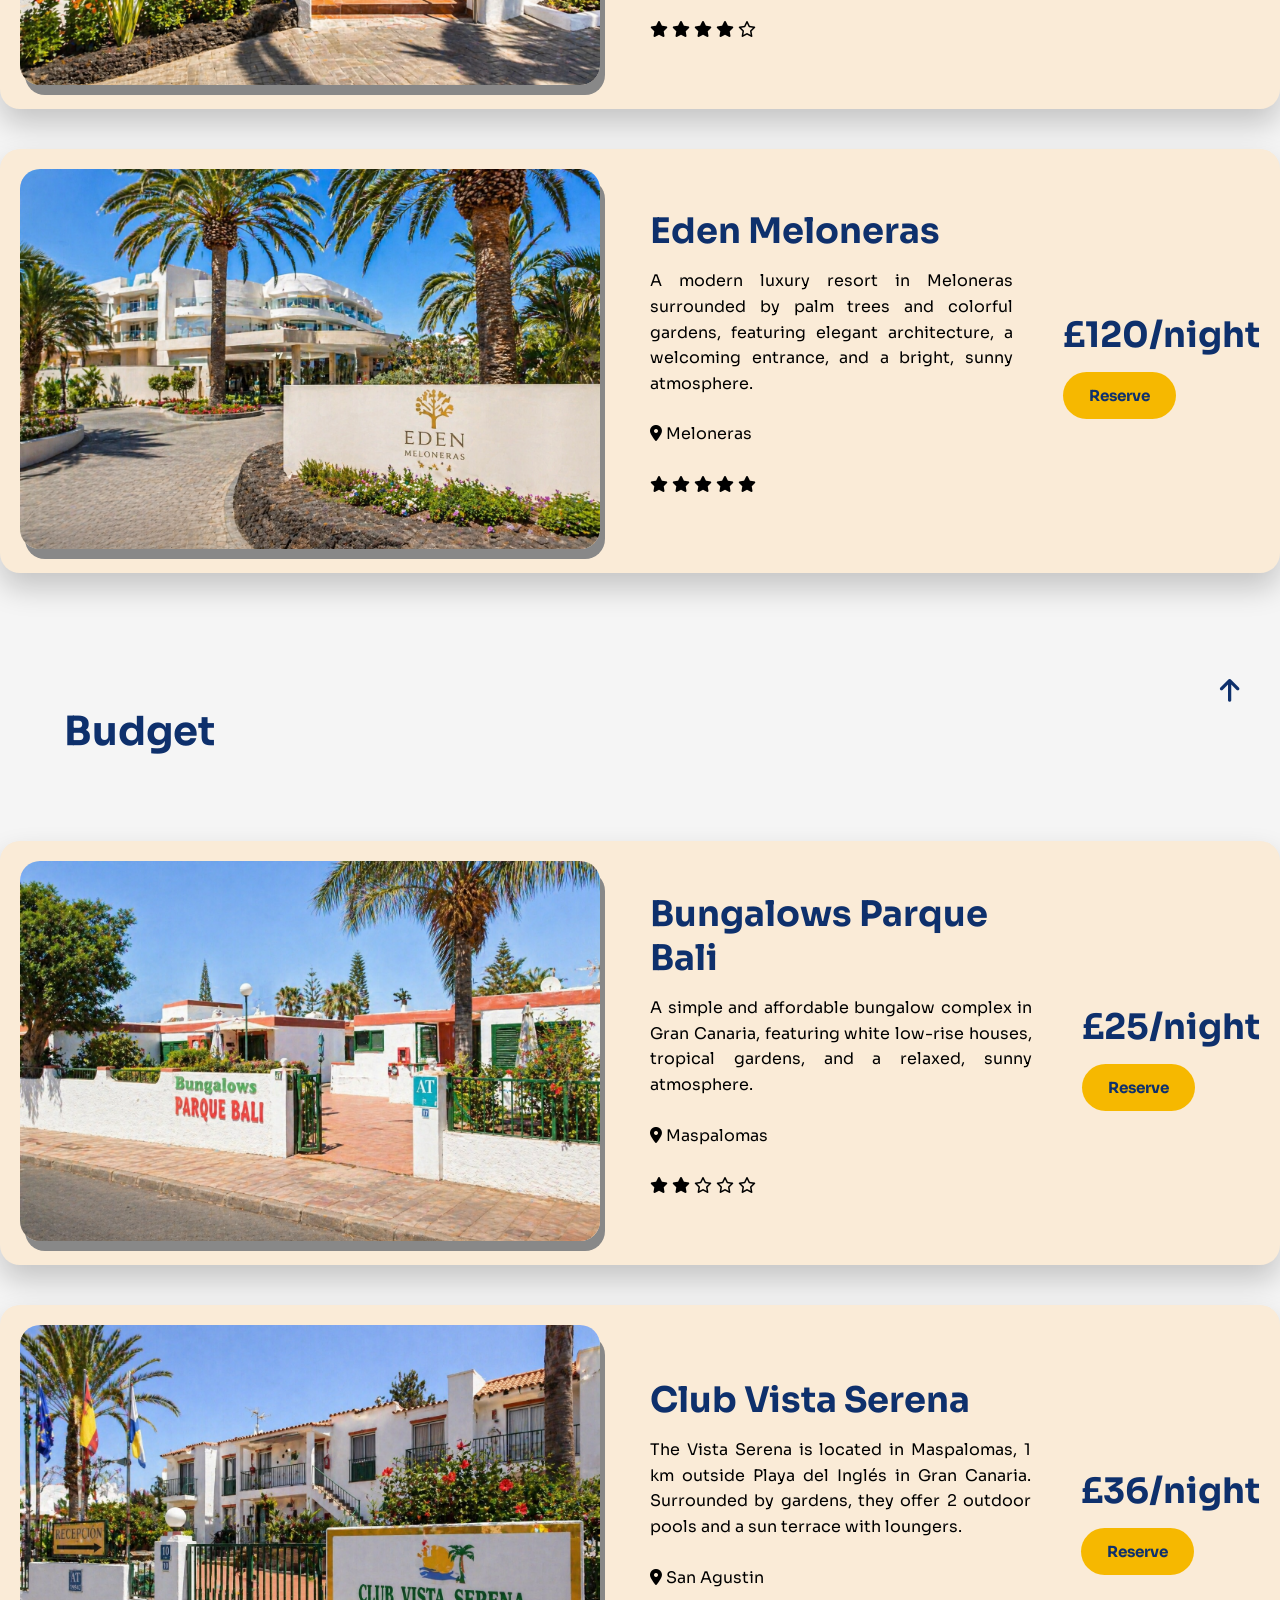
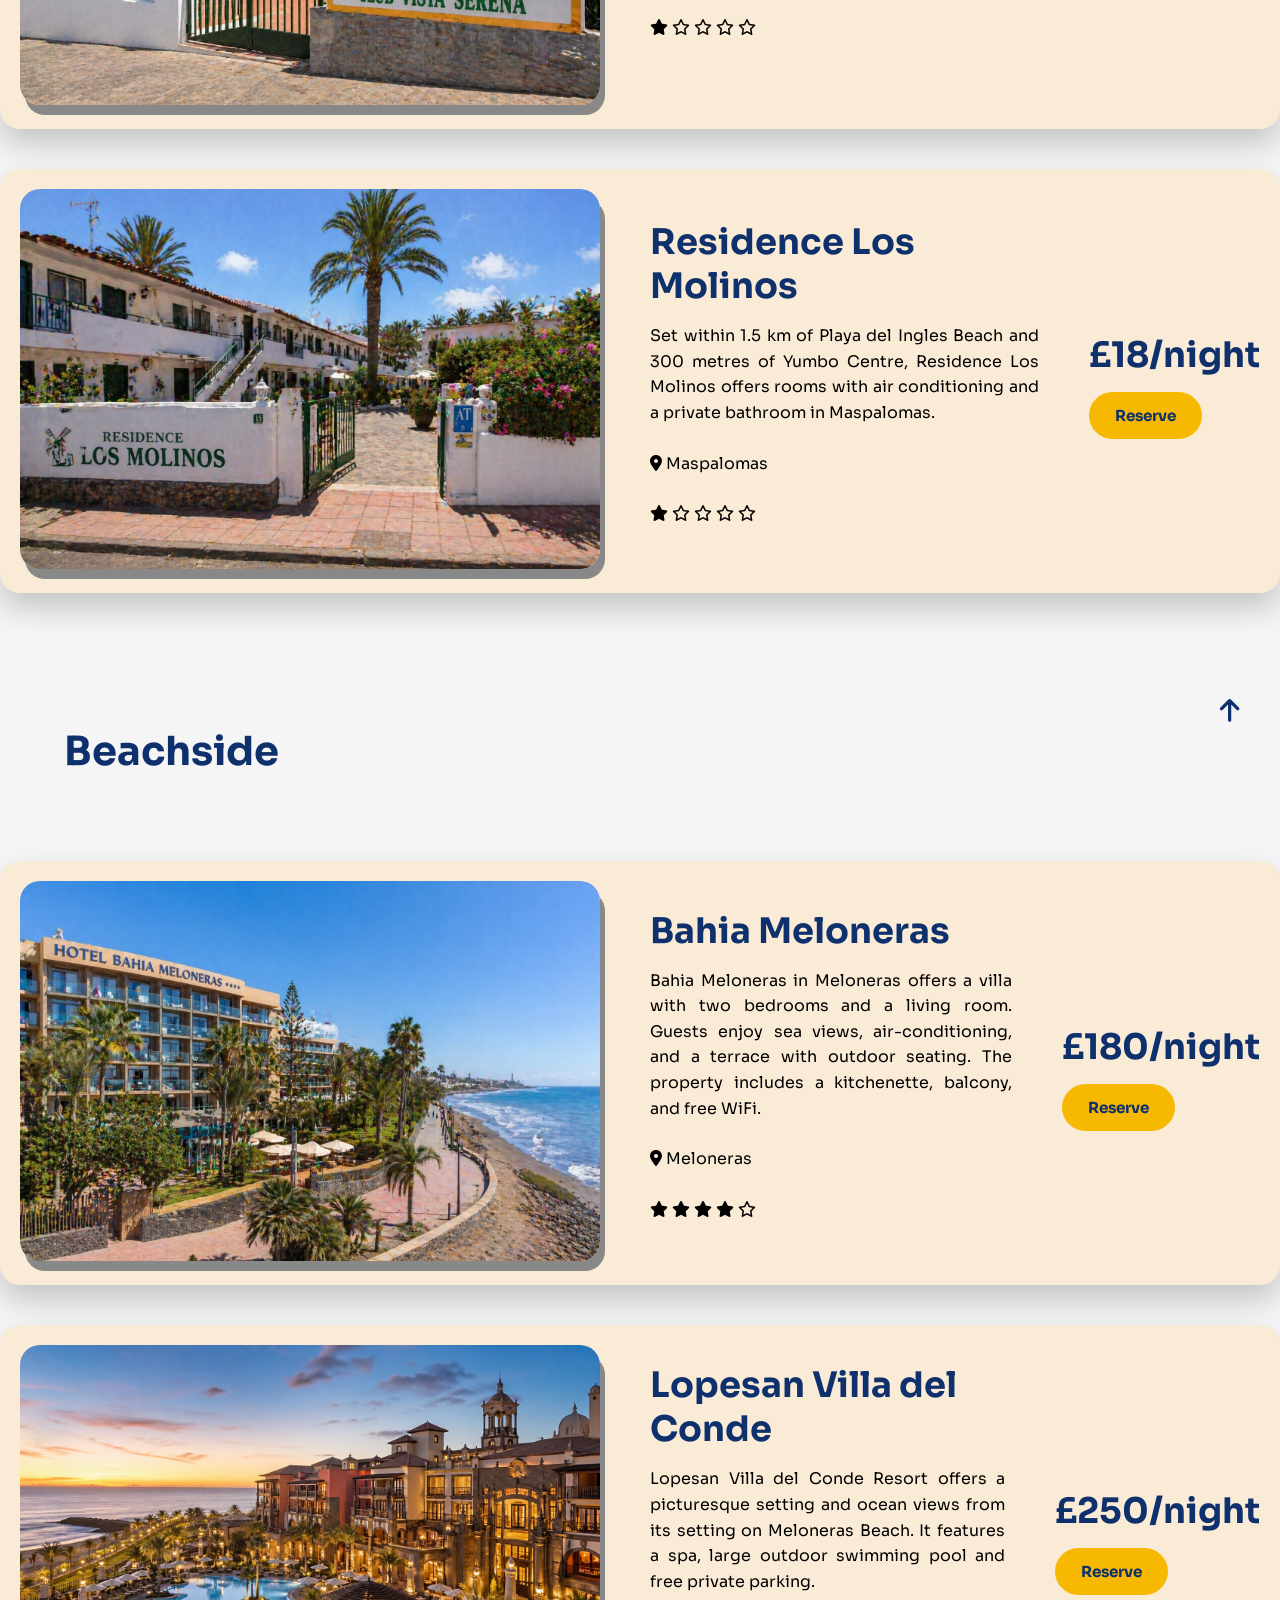
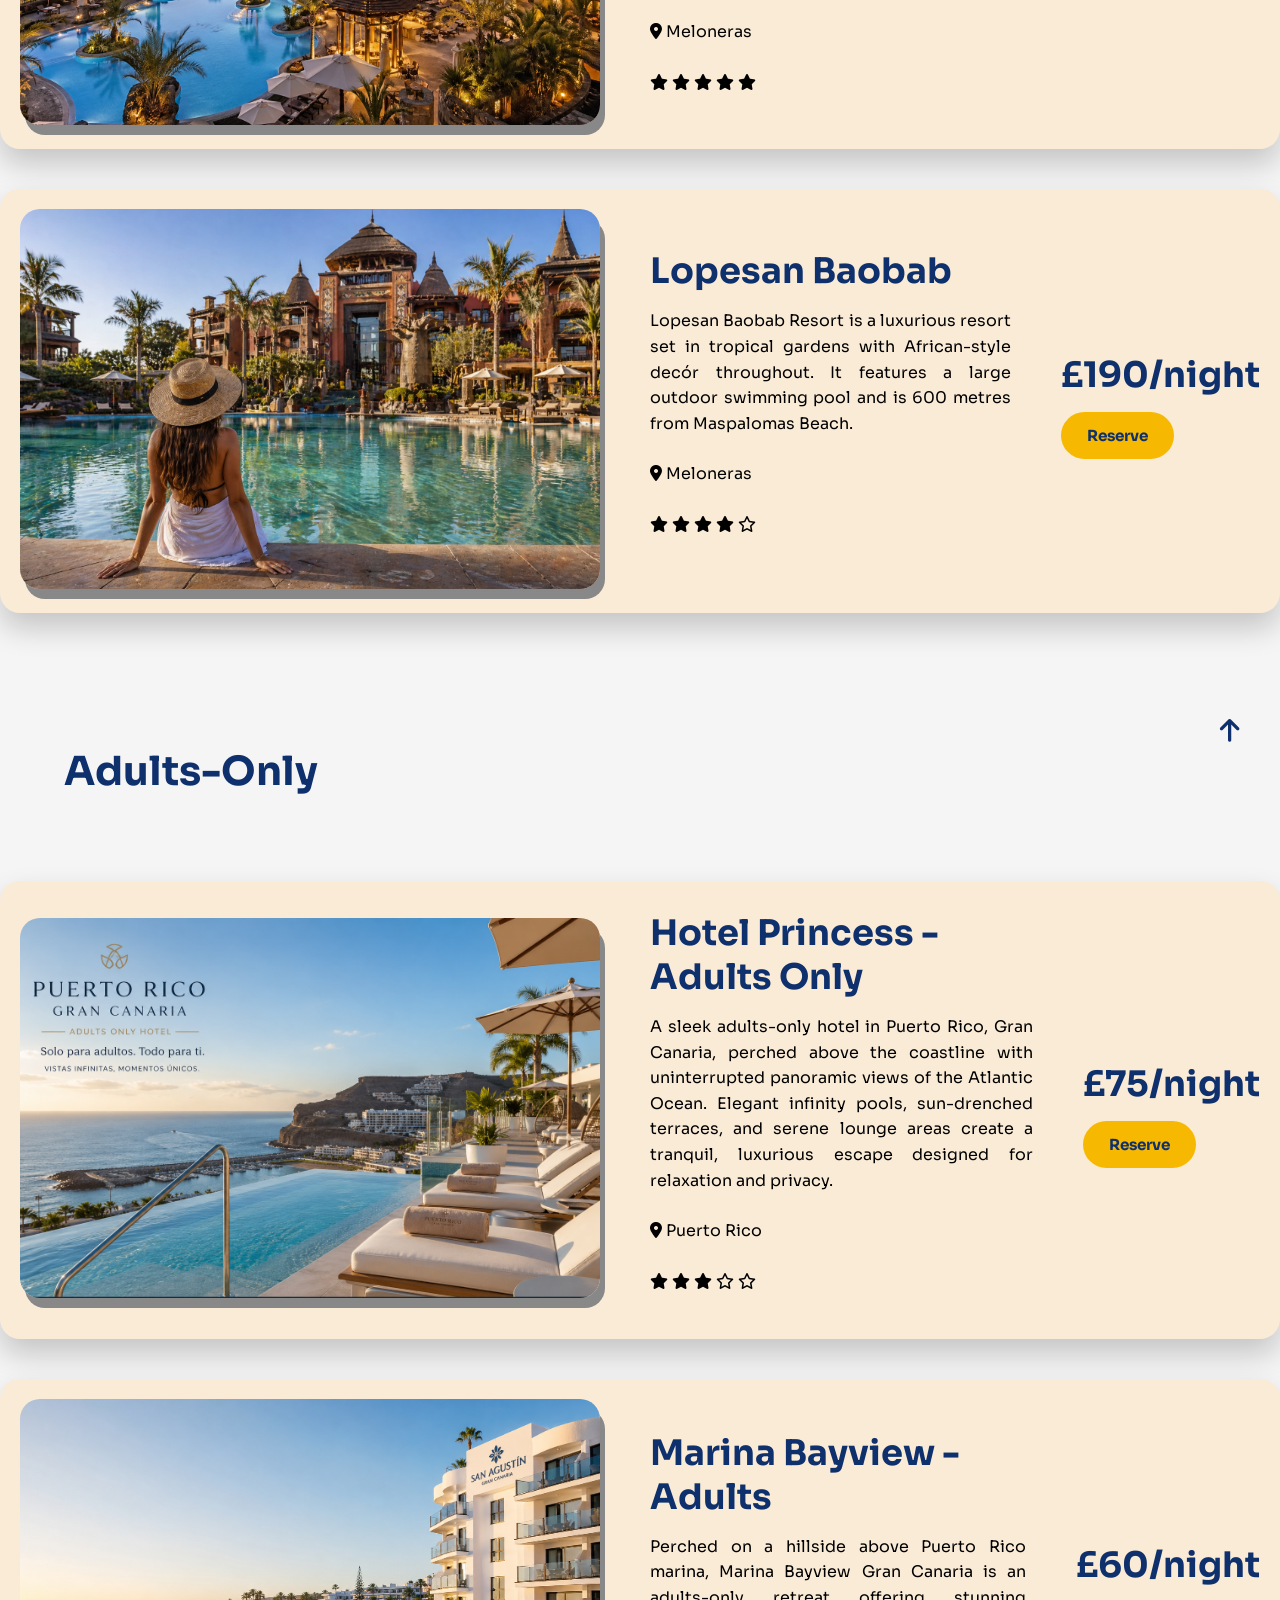
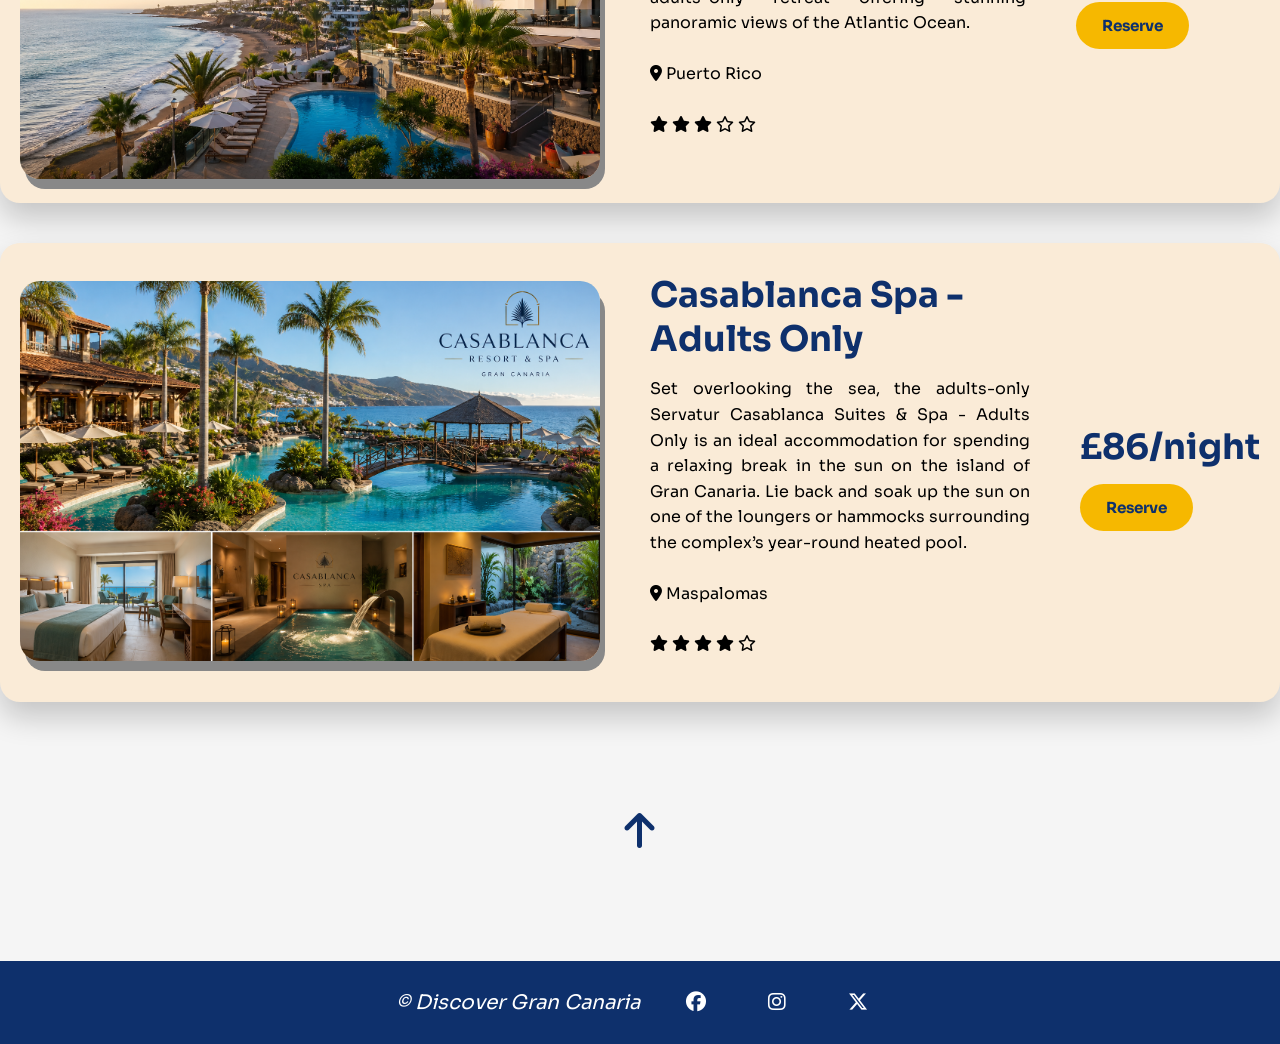
==== commit 23918ad8: "modifified price in accommodations" ====
--- a/accomodations.html
+++ b/accomodations.html
@@ -71,7 +71,7 @@
                 </p>
             </div>
             <div class="accomodation-button-info">
-                <p>£105 night</p>
+                <p>£105/night</p>
                 <a href="https://www.booking.com/index.en-gb.html?label=city-Maspalomas-1tw7y2hMc0TzWYsfnvHVmgS630540021023%3Apl%3Ata%3Ap1%3Ap2%3Aac%3Aap%3Aneg%3Afi%3Atikwd-299261413333%3Alp9044958%3Ali%3Adec%3Adm&sid=1f7b640f98b1cf9a41698c8b226a9288&gclid=Cj0KCQjw77bPBhC_ARIsAGAjjV90cyt5KlJ0_PEFvZ8zAC9BOAq7f7TpzGqGFperppp7UpFeF_bkqzYaAj61EALw_wcB&aid=1225108" target="_blank" class="destination-button" >
                     Reserve
                 </a>
@@ -96,7 +96,7 @@
                 </p>
             </div>
             <div class="accomodation-button-info">
-                <p>£110 night</p>
+                <p>£110/night</p>
                 <a href="https://www.trivago.co.uk/en-GB/lm?themeId=401&search=200-13841&sem_keyword=hotel%20gran%20canaria&sem_creativeid=781479074393&sem_matchtype=e&sem_network=g&sem_device=c&sem_placement=&sem_target=&sem_adposition=&sem_param1=&sem_param2=&sem_campaignid=11711203864&sem_adgroupid=117681058470&sem_targetid=aud-2376324325641:kwd-121141378&sem_location=9044958&cipc=sem&cip=4419000368&gad_source=1&gad_campaignid=11711203864&gbraid=0AAAAAD6-gN_mtDbhnUefP21LzNhuFadx2&gclid=Cj0KCQjw77bPBhC_ARIsAGAjjV-27MDNfofoasxBu_8MidDYkts0ntmv5msNlAiwPL8v0YjxFa0sgo0aAkyQEALw_wcB" target="_blank" class="destination-button" >
                     Reserve
                 </a>
@@ -122,7 +122,7 @@
                 </p>
             </div>
             <div class="accomodation-button-info">
-                <p>£120 night</p>
+                <p>£120/night</p>
                 <a href="https://www.online-reservations.com/?hotelid=473852&format=simple&gacc=gmcc&gad_source=1&gad_campaignid=20870933251&gbraid=0AAAAACsYb7kEdd7vn28vRbNntB2L3VutG&gclid=Cj0KCQjw77bPBhC_ARIsAGAjjV-KrVx02NszOwlvWmsYzDdRGVTRUFqN8X-aTDAVxpdRTOASBXZtTBAaAmsBEALw_wcB" target="_blank" class="destination-button" >
                     Reserve
                 </a>
@@ -159,7 +159,7 @@
                 </p>
             </div>
             <div class="accomodation-button-info">
-                <p>£25 night</p>
+                <p>£25/night</p>
                 <a href="https://www.booking.com/hotel/es/bungalows-parque-bali.en-gb.html?aid=1225108&label=city-Maspalomas-1tw7y2hMc0TzWYsfnvHVmgS630540021023%3Apl%3Ata%3Ap1%3Ap2%3Aac%3Aap%3Aneg%3Afi%3Atikwd-299261413333%3Alp9044958%3Ali%3Adec%3Adm&sid=1f7b640f98b1cf9a41698c8b226a9288&dest_id=-391429&dest_type=city&dist=0&group_adults=2&group_children=0&hapos=1&hpos=1&nflt=sth%3D25&no_rooms=1&req_adults=2&req_children=0&room1=A%2CA&sb_price_type=total&sr_order=popularity&srepoch=1777223899&srpvid=b6dc79aa8e3a0030&type=total&ucfs=1&" target="_blank" class="destination-button" >
                     Reserve
                 </a>
@@ -184,7 +184,7 @@
                 </p>
             </div>
             <div class="accomodation-button-info">
-                <p>£36 night</p>
+                <p>£36/night</p>
                 <a href="https://www.booking.com/hotel/es/vistaserena.en-gb.html?aid=1225108&label=city-Maspalomas-1tw7y2hMc0TzWYsfnvHVmgS630540021023%3Apl%3Ata%3Ap1%3Ap2%3Aac%3Aap%3Aneg%3Afi%3Atikwd-299261413333%3Alp9044958%3Ali%3Adec%3Adm&sid=1f7b640f98b1cf9a41698c8b226a9288&dest_id=-391429&dest_type=city&dist=0&group_adults=2&group_children=0&hapos=4&hpos=4&nflt=sth%3D25&no_rooms=1&req_adults=2&req_children=0&room1=A%2CA&sb_price_type=total&sr_order=class_asc&srepoch=1777224112&srpvid=b6dc79aa8e3a0030&type=total&ucfs=1&" target="_blank" class="destination-button" >
                    Reserve
                 </a>
@@ -210,7 +210,7 @@
                 </p>
             </div>
             <div class="accomodation-button-info">
-                <p>£18 night</p>
+                <p>£18/night</p>
                 <a href="https://www.booking.com/hotel/es/residence-los-molinos.en-gb.html?aid=1225108&label=city-Maspalomas-1tw7y2hMc0TzWYsfnvHVmgS630540021023%3Apl%3Ata%3Ap1%3Ap2%3Aac%3Aap%3Aneg%3Afi%3Atikwd-299261413333%3Alp9044958%3Ali%3Adec%3Adm&sid=1f7b640f98b1cf9a41698c8b226a9288&dest_id=-391429&dest_type=city&dist=0&group_adults=2&group_children=0&hapos=8&hpos=8&nflt=sth%3D25&no_rooms=1&req_adults=2&req_children=0&room1=A%2CA&sb_price_type=total&sr_order=class_asc&srepoch=1777224401&srpvid=b6dc79aa8e3a0030&type=total&ucfs=1&" target="_blank" class="destination-button" >
                    Reserve
                 </a>
@@ -247,7 +247,7 @@
                 </p>
             </div>
             <div class="accomodation-button-info">
-                <p>£180 night</p>
+                <p>£180/night</p>
                 <a href="https://www.booking.com/hotel/es/bahia-meloneras-san-bartolome-de-tirajana12.en-gb.html?aid=1225108&label=city-Maspalomas-1tw7y2hMc0TzWYsfnvHVmgS630540021023%3Apl%3Ata%3Ap1%3Ap2%3Aac%3Aap%3Aneg%3Afi%3Atikwd-299261413333%3Alp9044958%3Ali%3Adec%3Adm&sid=1f7b640f98b1cf9a41698c8b226a9288&dist=0&group_adults=2&group_children=0&hapos=4&hpos=4&no_rooms=1&req_adults=2&req_children=0&room1=A%2CA&sb_price_type=total&sr_order=popularity&srepoch=1777224628&srpvid=3fbf7b07b6d5043e&type=total&ucfs=1&" target="_blank" class="destination-button" >
                     Reserve
                 </a>
@@ -273,7 +273,7 @@
                 </p>
             </div>
             <div class="accomodation-button-info">
-                <p>£250 night</p>
+                <p>£250/night</p>
                 <a href="https://www.booking.com/hotel/es/lopesan-villa-del-conde-resort-thalasso.en-gb.html?aid=1225108&label=city-Maspalomas-1tw7y2hMc0TzWYsfnvHVmgS630540021023%3Apl%3Ata%3Ap1%3Ap2%3Aac%3Aap%3Aneg%3Afi%3Atikwd-299261413333%3Alp9044958%3Ali%3Adec%3Adm&sid=1f7b640f98b1cf9a41698c8b226a9288&dist=0&group_adults=2&group_children=0&hapos=1&hpos=1&no_rooms=1&req_adults=2&req_children=0&room1=A%2CA&sb_price_type=total&sr_order=popularity&srepoch=1777225228&srpvid=3fbf7b07b6d5043e&type=total&ucfs=1&" target="_blank" class="destination-button" >
                     Reserve
                 </a>
@@ -299,7 +299,7 @@
                 </p>
             </div>
             <div class="accomodation-button-info">
-                <p>£190 night</p>
+                <p>£190/night</p>
                 <a href="https://www.booking.com/hotel/es/lopesan-baobab-resort.en-gb.html?aid=1225108&label=city-Maspalomas-1tw7y2hMc0TzWYsfnvHVmgS630540021023%3Apl%3Ata%3Ap1%3Ap2%3Aac%3Aap%3Aneg%3Afi%3Atikwd-299261413333%3Alp9044958%3Ali%3Adec%3Adm&sid=1f7b640f98b1cf9a41698c8b226a9288&dist=0&group_adults=2&group_children=0&hapos=3&hpos=3&no_rooms=1&req_adults=2&req_children=0&room1=A%2CA&sb_price_type=total&sr_order=popularity&srepoch=1777225453&srpvid=3fbf7b07b6d5043e&type=total&ucfs=1&" target="_blank" class="destination-button" >
                     Reserve
                 </a>
@@ -336,7 +336,7 @@
                 </p>
             </div>
             <div class="accomodation-button-info">
-                <p>£75 night</p>
+                <p>£75/night</p>
                 <a href="https://www.booking.com/hotel/es/gran-canaria-princess.en.html?aid=311076;label=gran-canaria-princess-oXMrcxjo6SiE7VAfKJZtQAS392692237593:pl:ta:p1:p2:ac:ap:neg:fi:tikwd-850034623135:lp9044958:li:dec:dm:ppccp=UmFuZG9tSVYkc2RlIyh9YSNxgVPQVI7AT3fx1WXiwSU;ws=&gad_source=1&gad_campaignid=184274957&gbraid=0AAAAAD_Ls1KgDg9SGayHgAWyNOwVEqwc_&gclid=Cj0KCQjw77bPBhC_ARIsAGAjjV-dIs7aQcxzjXxoNXWuCjWBkwL7OjWsqZjS10oWYmmCM9Zj4HKVjPcaAvA4EALw_wcB#availability" target="_blank" class="destination-button" >
                     Reserve
                 </a>
@@ -362,7 +362,7 @@
                 </p>
             </div>
             <div class="accomodation-button-info">
-                <p>£60 night</p>
+                <p>£60/night</p>
                 <a href="https://www.booking.com/hotel/es/marina-bayview.en-gb.html?aid=2378099&label=olr-gmcc-consentno%3ACj0KCQjw77bPBhC_ARIsAGAjjV_FHHpoy1lzY-OnMT0yLH0f-D2jzWGJ4qfFgaDpBPO5PqJqOIZG6XcaAvBFEALw_wcB&sid=1f7b640f98b1cf9a41698c8b226a9288&checkin=2026-05-03&checkout=2026-05-04&dest_id=900039449&dest_type=city&dist=0&group_adults=2&group_children=0&hapos=1&hpos=1&no_rooms=1&req_adults=2&req_children=0&room1=A%2CA&sb_price_type=total&soh=1&sr_order=popularity&srepoch=1777226339&srpvid=29067dd4cc7a032f&type=total&ucfs=1&#no_availability_msg" target="_blank" class="destination-button" >
                     Reserve
                 </a>
@@ -388,7 +388,7 @@
                 </p>
             </div>
             <div class="accomodation-button-info">
-                <p>£86 night</p>
+                <p>£86/night</p>
                 <a href="https://www.booking.com/hotel/es/apartamentos-casablanca-puerto-rico.en-gb.html?aid=2378099&label=olr-gmcc-consentno%3ACj0KCQjw77bPBhC_ARIsAGAjjV_FHHpoy1lzY-OnMT0yLH0f-D2jzWGJ4qfFgaDpBPO5PqJqOIZG6XcaAvBFEALw_wcB&sid=1f7b640f98b1cf9a41698c8b226a9288&all_sr_blocks=0_0_2_1_0&checkin=2026-05-03&checkout=2026-05-04&dest_id=900039449&dest_type=city&dist=0&group_adults=2&group_children=0&hapos=5&highlighted_blocks=0_0_2_1_0&hpos=5&matching_block_id=0_0_2_1_0&no_rooms=1&req_adults=2&req_children=0&room1=A%2CA&sb_price_type=total&sr_order=popularity&sr_pri_blocks=0_0_2_1_0__10426&srepoch=1777226461&srpvid=29067dd4cc7a032f&type=total&ucfs=1&#hotelTmpl" target="_blank" class="destination-button" >
                     Reserve
                 </a>
@@ -403,11 +403,10 @@
     <footer>
             <ul>
                 <li id="copyright"><p>&copy; Discover Gran Canaria</p></li>
-                <li><a href="index.html"><i class="fa-brands fa-facebook"></i></a></li>
-                <li><a href="#destinations"><i class="fa-brands fa-instagram"></i></a></li>
-                <li><a href="#things-to-do"><i class="fa-brands fa-x-twitter"></i></a></li>
+                <li><a href="https://www.facebook.com/?locale=en_GB" target="_blank"><i class="fa-brands fa-facebook"></i></a></li>
+                <li><a href="https://www.instagram.com/?hl=en"><i class="fa-brands fa-instagram"></i></a></li>
+                <li><a href="https://x.com/"><i class="fa-brands fa-x-twitter"></i></a></li>
             </ul>
     </footer>
-
 </body>
 </html>
--- a/assets/css/style.css
+++ b/assets/css/style.css
@@ -638,7 +638,6 @@
   color: #0e306c;
 }
 
-
 .contact-info hr {
   border: none;
   height: 2px;
@@ -684,11 +683,9 @@
   gap: 10px;
 }
 
-
 .contact-info summary::-webkit-details-marker {
   display: none;
 }
-
 
 .contact-info summary::before {
   content: "▾";
@@ -696,7 +693,6 @@
   transition: 0.3s;
 }
 
-
 .contact-info details[open] summary::before {
   transform: rotate(180deg);
 }
@@ -706,6 +702,303 @@
   font-size: 0.95rem;
   color: #333;
 }
+/*================Travel Guide starts here =============*/
+
+.guide-section-container{
+    display: flex;
+    align-items: center;
+    justify-content: center;
+    gap: 110px;
+    margin: auto;
+    max-width: 1500px;
+    padding: 0 40px;
+}
+
+.guide-section h2{
+    font-family: "Sora", Arial, Helvetica, sans-serif;
+    font-weight: bold;
+    font-size: clamp(26px, 4vw, 40px);
+    color: #0e306c;
+    text-align: center;
+    padding: 24px;
+    margin: 40px 0 20px 0;
+    margin-bottom: 20px;
+}
+
+
+#travel-guide-background-img{
+    height: 400px;
+     background-image:
+        linear-gradient(rgba(255,255,255,0.7), rgba(255,255,255,0.7)),
+        url('../images/transports.png');
+}
+
+#transport-section{
+  margin: 40px auto;
+}
+
+.box a {
+  font-size: clamp(16px, 2vw, 40px);
+  padding-top: 20px;
+  background: linear-gradient(90deg, #0093dd, #f6b800, #888888);
+  -webkit-background-clip: text;
+  -webkit-text-fill-color: transparent;
+   -webkit-text-stroke: 1px black;
+}
+
+.transport-box h3::after {
+  content: "";
+  display: block;
+  width: 50px;
+  height: 3px;
+  background-color: #f6b800;
+  margin: 10px auto 0;
+  border-radius: 5px;
+}
+
+.transport-box {
+  border: none;
+  box-shadow: none;
+}
+
+/* ===== Travel Guide - Taxi Box ===== */
+
+.travel-box {
+  background-color: antiquewhite;
+  padding: 50px 40px;
+  border-radius: 20px;
+  margin: 40px auto 100px;
+  max-width: 1100px;
+  font-family: "Sora", Arial, Helvetica, sans-serif;
+  box-shadow: 0 10px 25px rgba(0,0,0,0.1);
+}
+
+.travel-box-title h3 {
+  font-size: 2rem;
+  color: #0e306c;
+  font-weight: 800;
+  margin-bottom: 15px;
+}
+
+.travel-box-info p {
+  font-size: 1rem;
+  line-height: 1.7;
+  margin-bottom: 15px;
+}
+
+.travel-box details {
+  background-color: white;
+  border-radius: 12px;
+  padding: 18px;
+  margin-top: 15px;
+}
+
+.travel-box summary {
+  font-size: 1rem;
+  color: #0e306c;
+  cursor: pointer;
+}
+
+.fare-table {
+  width: 100%;
+  border-collapse: collapse;
+  background-color: white;
+  margin-top: 20px;
+}
+
+.fare-table th,
+.fare-table td {
+  border: 2px solid #0e306c;
+  padding: 12px;
+  background-color: white;
+  font-family: "Sora", Arial, Helvetica, sans-serif;
+}
+
+.fare-table th {
+  color: #0e306c;
+  font-weight: bold;
+  text-align: left;
+}
+
+/* ===== transports images ====*/
+.map-card img,
+.currency-image img {
+  display: block;
+}
+
+.bus-images {
+  display: flex;
+  gap: 30px;
+  margin: 35px 0;
+}
+
+.bus-card {
+  flex: 1;
+  text-align: center;
+}
+
+.bus-card img {
+  width: 100%;
+  height: clamp(200px, 25vw, 320px);
+  object-fit: cover;
+  border-radius: 15px;
+  box-shadow: 6px 6px 0 rgba(0,0,0,0.2);
+  margin-bottom: 10px;
+}
+
+.bus-card img {
+  transition: transform 0.3s ease;
+}
+
+.bus-card img:hover {
+  transform: scale(1.05);
+}
+
+.bus-card p {
+  font-size: 1rem;
+  font-weight: 600;
+  line-height: 1.4;
+  margin-top: 8px;
+}
+
+.bus-card strong {
+  color:#0e306c;
+}
+
+/*====== Maps ======*/
+
+.map-row {
+  display: flex;
+  gap: 25px;
+  justify-content: center;
+  align-items: stretch;
+  margin-top: 30px;
+}
+
+.map-card {
+  flex: 1;
+  background-color: white;
+  padding: 25px;
+  border-radius: 20px;
+  text-align: center;
+  box-shadow: 0 10px 25px rgba(0,0,0,0.1);
+  font-family: "Sora", Arial, Helvetica, sans-serif;
+  display: flex;
+  flex-direction: column;
+}
+
+.map-card h3 {
+  color: #0e306c;
+  margin-bottom: 18px;
+  font-size: 1.45rem;
+  min-height: 70px;
+  display: flex;
+  align-items: center;
+  justify-content: center;
+}
+
+.map-card img {
+  width: 100%;
+  height: 190px;
+  object-fit: cover;
+  border-radius: 15px;
+  margin-bottom: 18px;
+}
+
+.map-card p {
+  text-align: left;
+  font-size: 1.08rem;
+  line-height: 1.35;
+  margin-bottom: 15px;
+  flex-grow: 1;
+}
+
+.map-card a {
+  display: inline-block;
+  align-self: center;
+  background-color: #f6b800;
+  color: #0e306c;
+  padding: 12px 24px;
+  border-radius: 25px;
+  text-decoration: none;
+  font-weight: bold;
+  font-size: 1.05rem;
+  margin-top: auto;
+}
+
+.map-card a:hover {
+  background-color: #0093dd;
+  color: black;
+}
+
+/*========== Currency ==========*/
+
+.currency-section {
+  background-color: antiquewhite;
+  padding: 70px 50px;
+  border-radius: 20px;
+  margin: 40px auto 100px;
+  max-width: 1100px;
+  font-family: "Sora", Arial, Helvetica, sans-serif;
+  box-shadow: 0 10px 25px rgba(0,0,0,0.1);
+}
+
+.currency-container {
+  display: flex;
+  align-items: center;
+  justify-content: space-between;
+  gap: 60px;
+}
+
+.currency-text {
+  flex: 1;
+}
+
+.currency-text h3 {
+  font-size: 2rem;
+  color: #0e306c;
+  font-weight: 800;
+  margin-bottom: 25px;
+  
+}
+
+.currency-text p {
+  font-size: 1.05rem;
+  line-height: 1.8;
+  margin-bottom: 18px;
+  text-align: justify;
+}
+
+.currency-tip {
+  background-color: white;
+  border-left: 5px solid #f6b800;
+  padding: 15px 20px;
+  border-radius: 10px;
+}
+
+.currency-image {
+  flex: 1;
+  display: flex;
+  justify-content: center;
+}
+
+.currency-image img {
+  width: 100%;
+  max-width: 430px;
+  height: 280px;
+  object-fit: cover;
+  border-radius: 20px;
+  box-shadow: 10px 10px 0px rgba(0,0,0,0.25);
+}
+
+.currency-image img {
+  transition: transform 0.3s ease;
+}
+
+.currency-image img:hover {
+  transform: scale(1.05);
+}
+
 /*================ Footer starts here=====================*/
 
 footer {
@@ -850,15 +1143,48 @@
 
 }
 
-
 @media only screen and (max-width: 973px ) {
     
   .centered p {
     top: 32%;
   }
-
-} 
-
+ /*===== travel guide ====*/
+  .travel-box,
+  .currency-section {
+    width: 92%;
+    padding: 30px 22px;
+  }
+
+  .map-row {
+    flex-direction: column;
+    gap: 30px;
+  }
+
+  .map-card img {
+    height: 260px;
+  }
+
+  .currency-container {
+    flex-direction: column;
+    gap: 35px;
+  }
+
+  .currency-text h3 {
+    text-align: center;
+    font-size: 2rem;
+  }
+
+  .currency-image img {
+    max-width: 100%;
+    height: 260px;
+  }
+
+  .fare-table {
+    display: block;
+    overflow-x: auto;
+    white-space: nowrap;
+  }
+}
 
 @media only screen and (max-width: 879px ) {
     
@@ -998,6 +1324,89 @@
   .accomodation-button-info .destination-button {
     padding: 12px 24px;
   }
+
+/*===== travel guide =====*/
+  #travel-guide-background-img {
+    height: 420px;
+  }
+
+  #transport-section {
+    flex-direction: column;
+    gap: 15px;
+  }
+
+  .transport-box {
+    padding: 30px 20px;
+  }
+
+  .guide-section-container {
+    padding: 0 20px;
+  }
+
+  .travel-box,
+  .currency-section {
+    width: 94%;
+    padding: 24px 18px;
+    margin-bottom: 70px;
+  }
+
+  .travel-box-title h3,
+  .currency-text h3 {
+    font-size: 1.7rem;
+    text-align: center;
+  }
+
+  .travel-box-info p,
+  .currency-text p,
+  .map-card p {
+    font-size: 0.95rem;
+    line-height: 1.6;
+    text-align: left;
+  }
+
+  .map-card {
+    padding: 20px;
+  }
+
+  .map-card h3 {
+    min-height: auto;
+    font-size: 1.25rem;
+  }
+
+  .map-card img {
+    height: 210px;
+  }
+
+  .map-card a {
+    font-size: 0.95rem;
+    padding: 11px 20px;
+  }
+
+  .currency-image img {
+    height: 220px;
+  }
+
+  .fare-table th,
+  .fare-table td {
+    padding: 10px;
+    font-size: 0.9rem;
+  }
+  .transport-flex {
+    flex-direction: column;
+  }
+
+  .transport-image img {
+    max-width: 100%;
+    height: 220px;
+  }
+
+  .bus-images {
+    flex-direction: column;
+  }
+
+  .bus-card img {
+    height: 220px;
+  }
 }
 
 /*Mobile Responsive*/
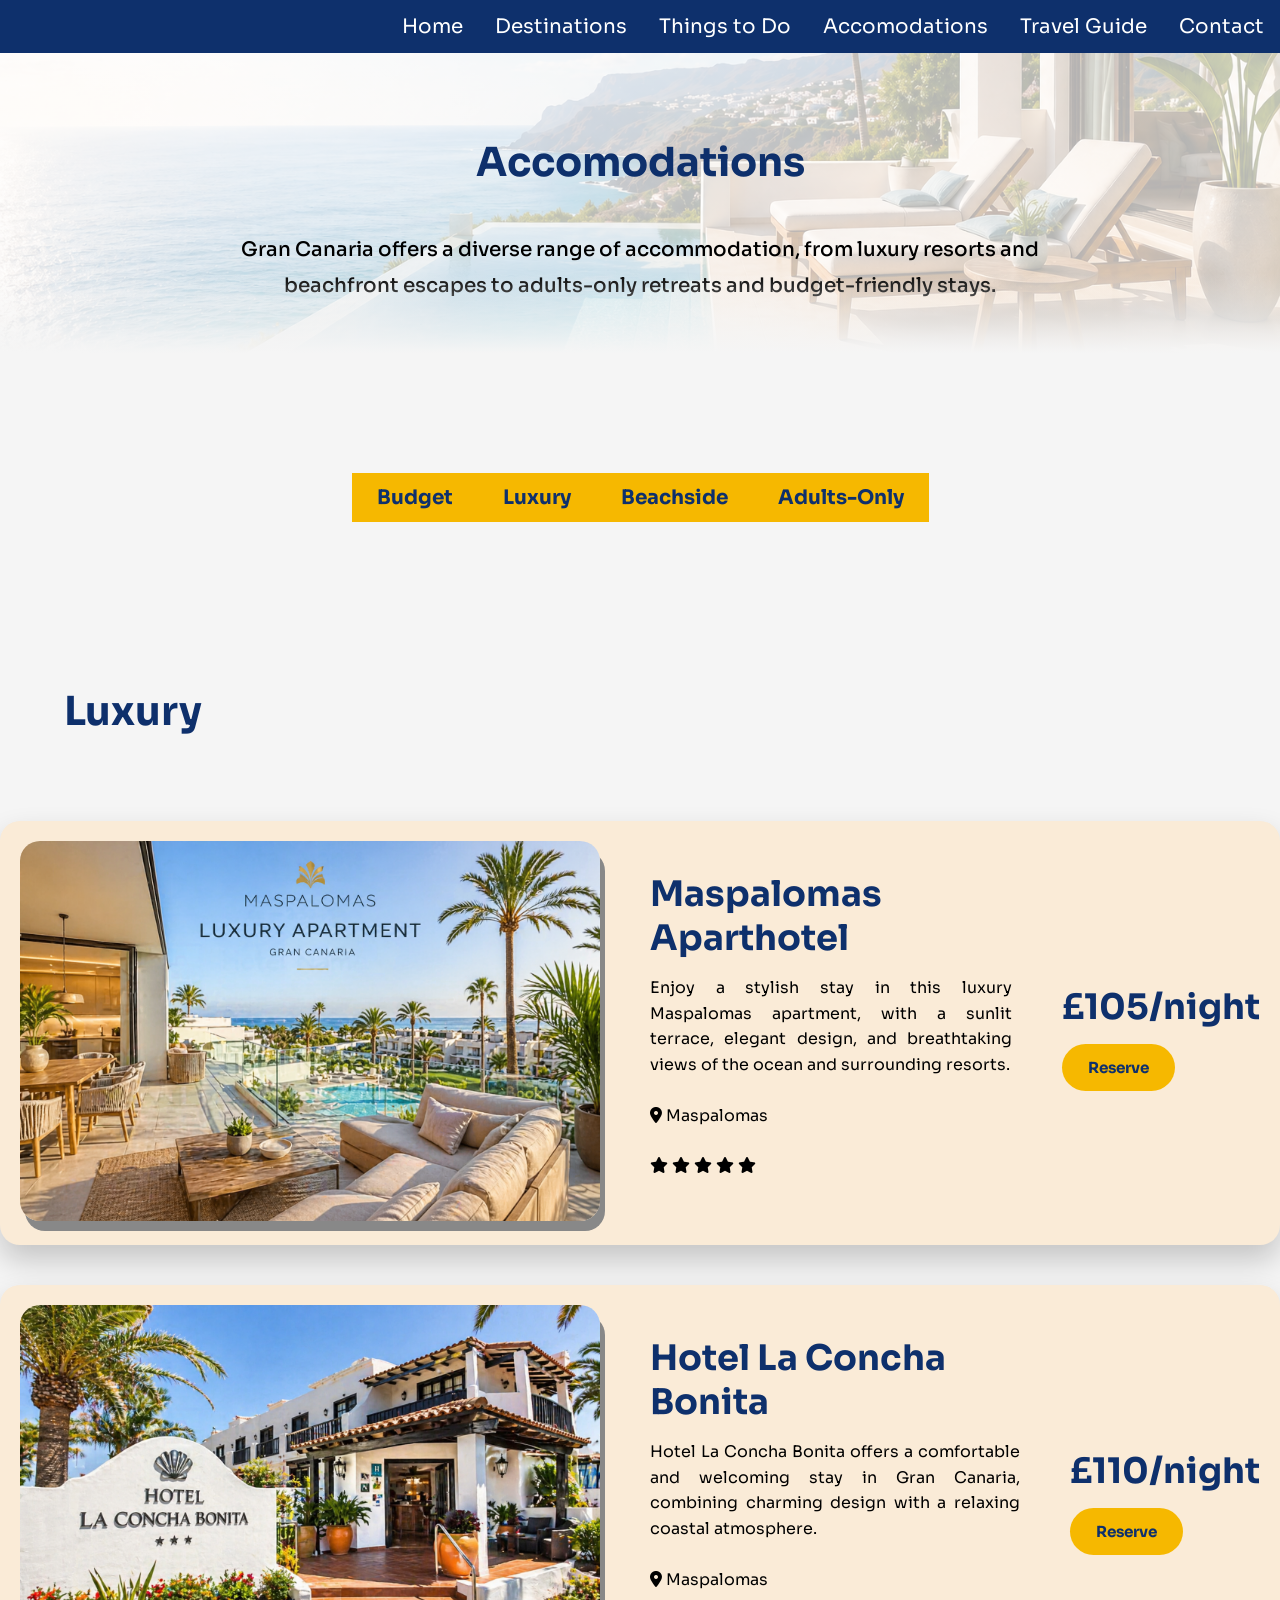
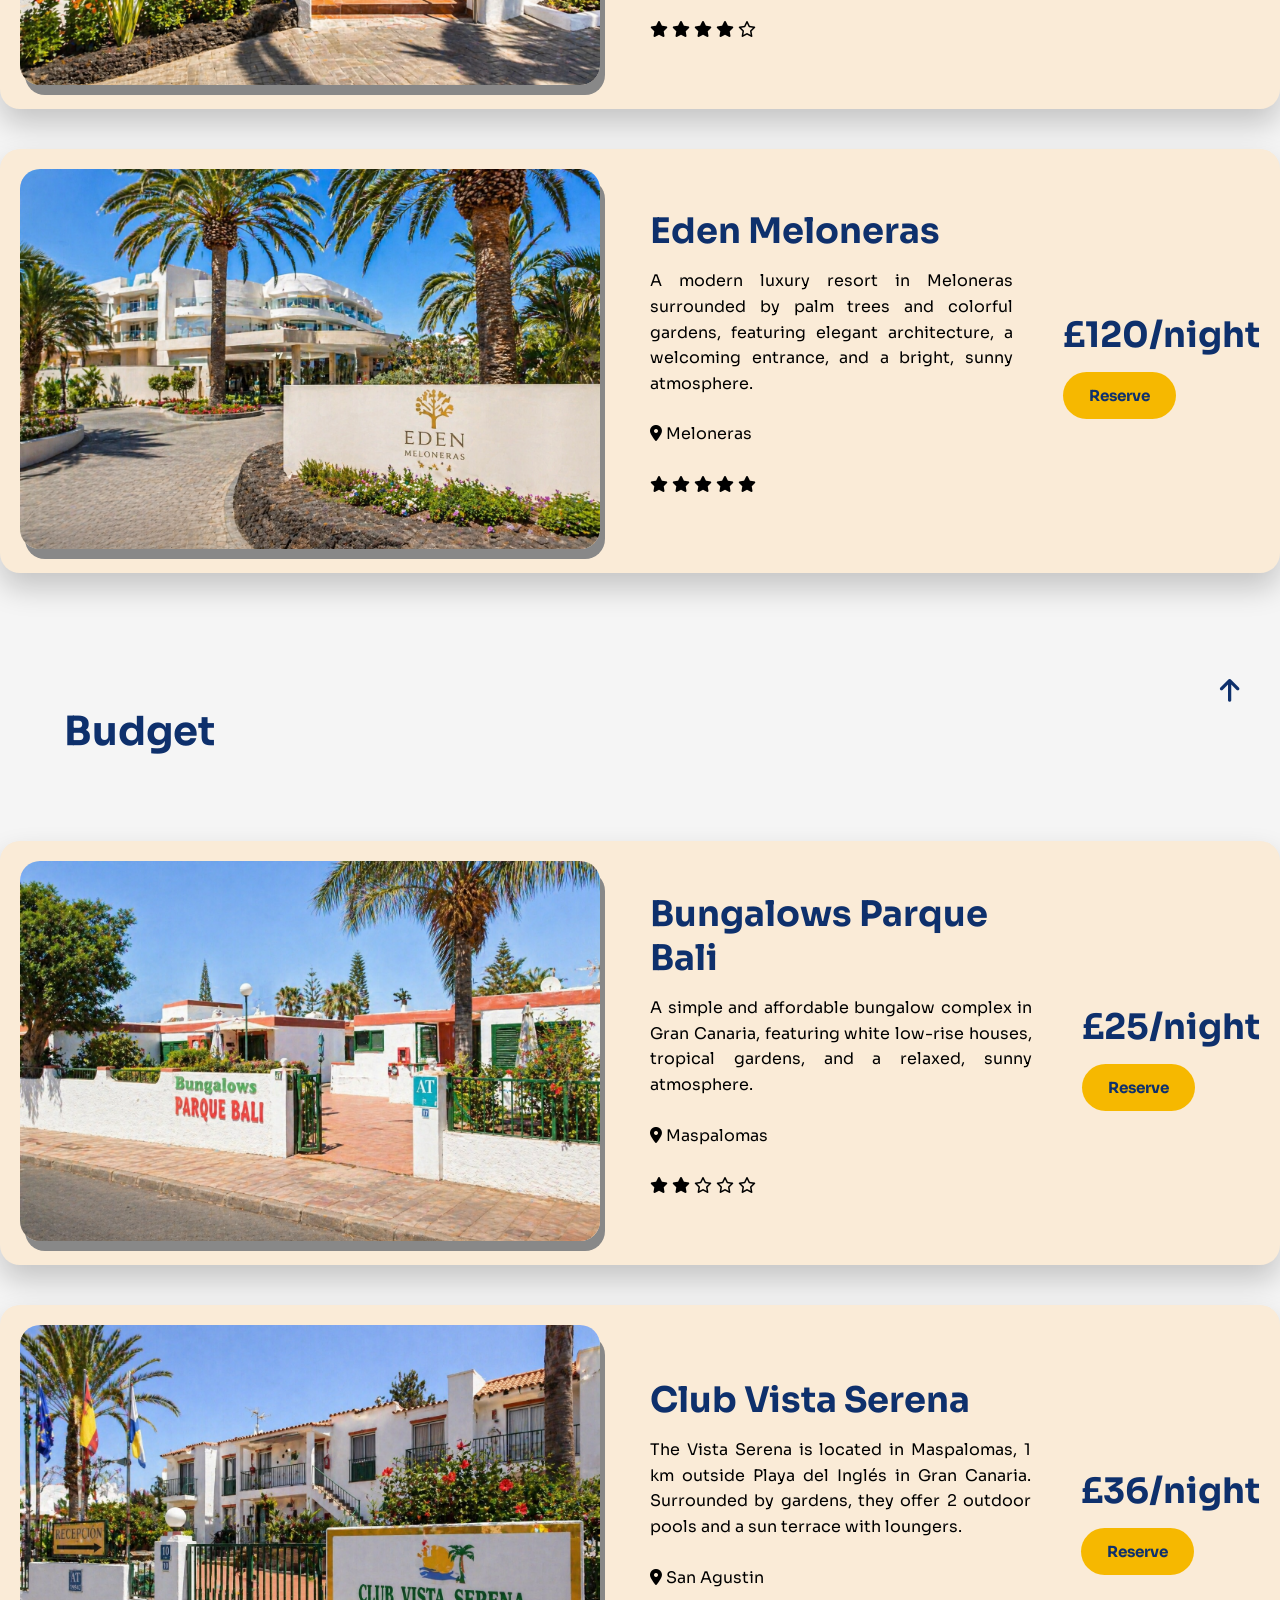
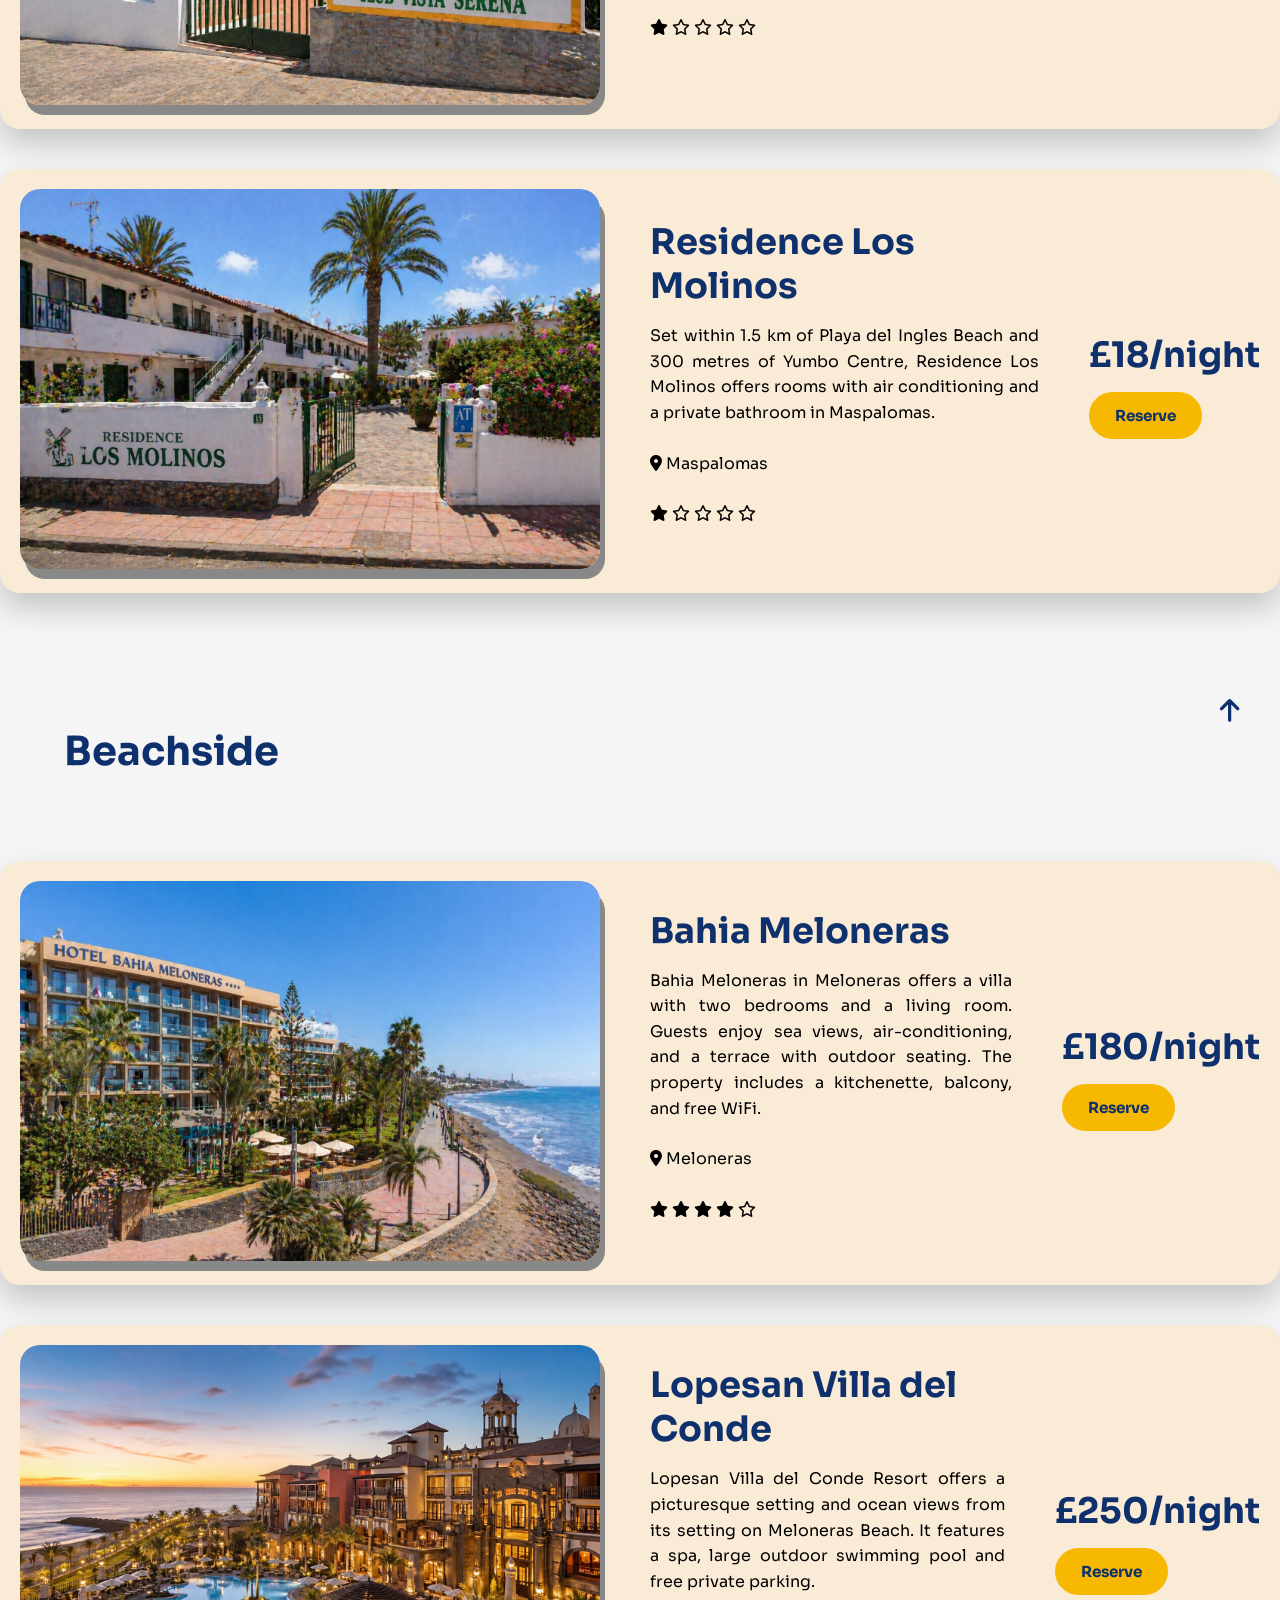
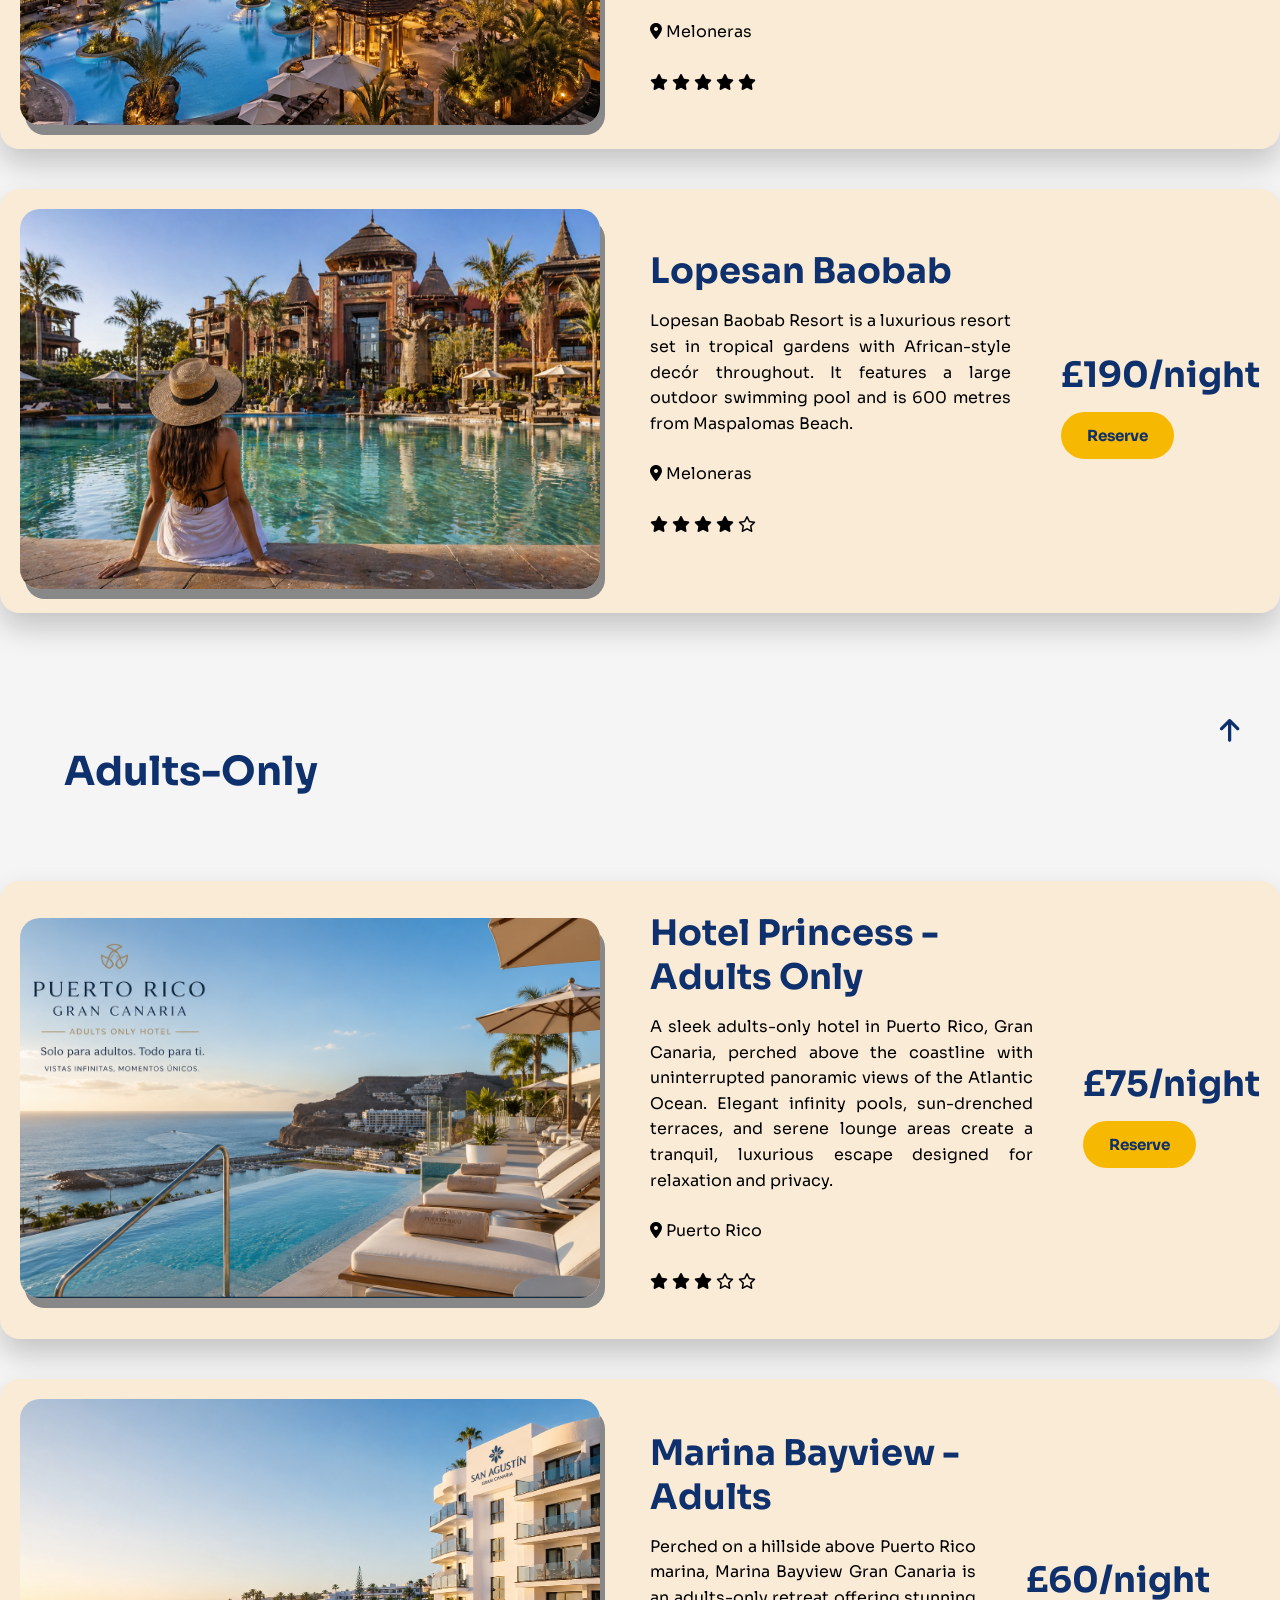
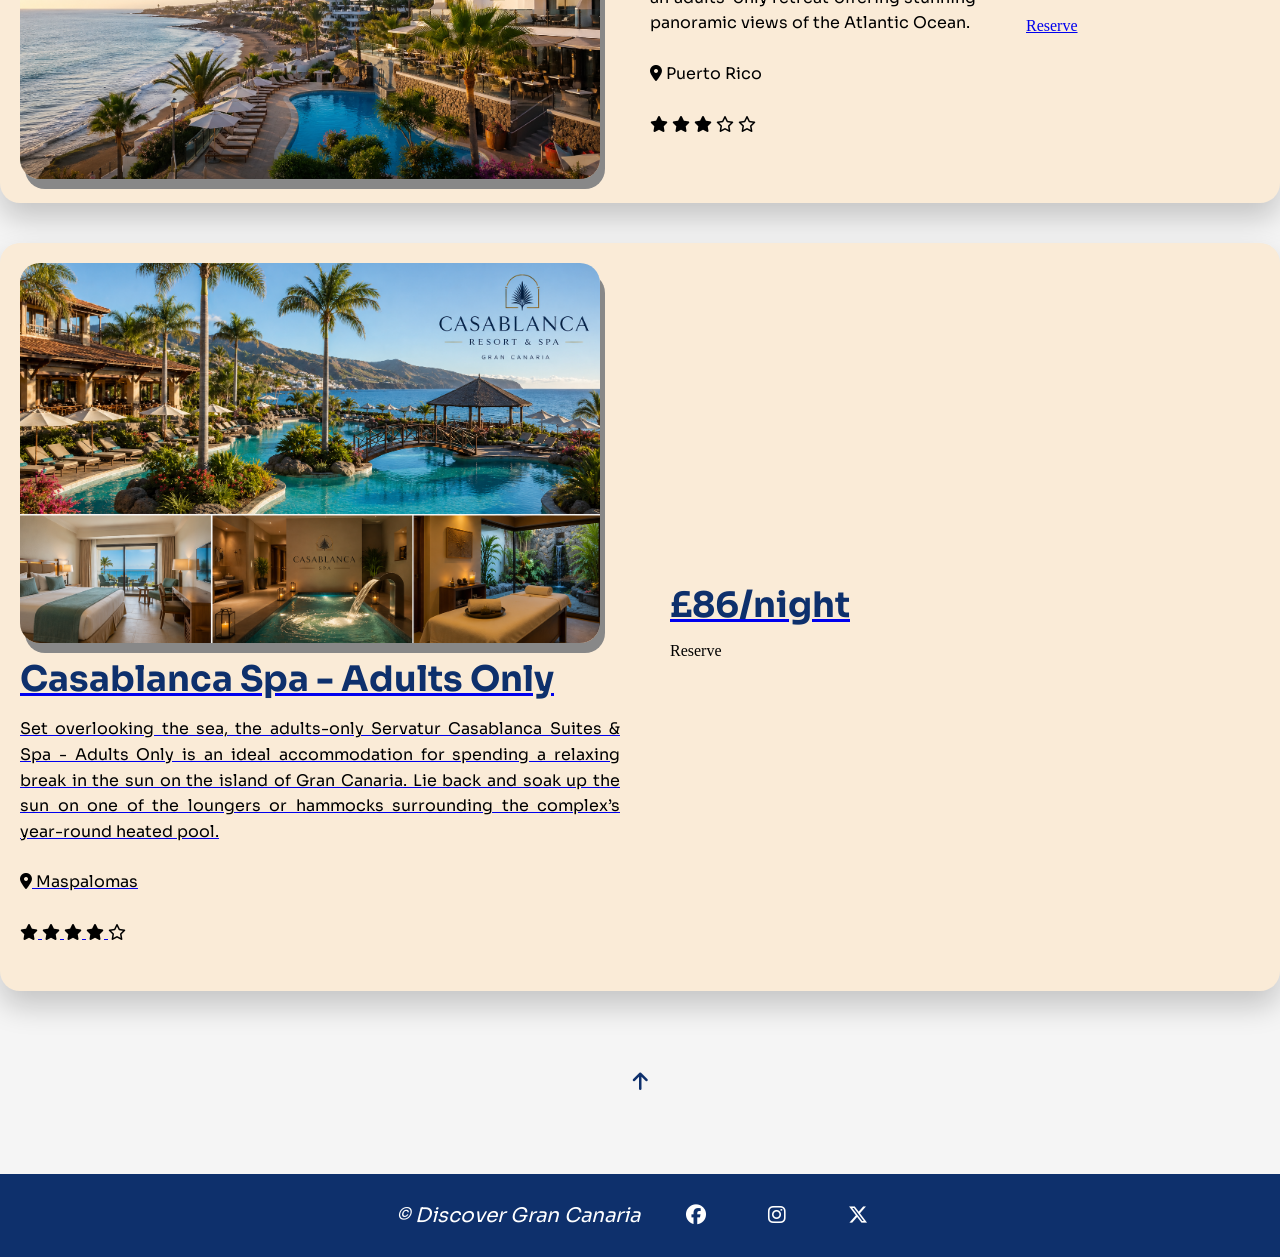
==== commit 61e4e0e3: "changed section for div as it was giving a validation warning error" ====
--- a/accomodations.html
+++ b/accomodations.html
@@ -37,14 +37,14 @@
             </div>
         </section>
 
-        <section class="accommodation-button">
+        <div class="accommodation-button">
             <ul>
                 <li><a href="#budget" >Budget</a></li>
                 <li><a href="#luxury">Luxury</a></li>
                 <li><a href="#beachside">Beachside</a></li>
                 <li><a href="#adults">Adults-Only</a></li>
             </ul>
-        </section>
+        </div>
 
         <section class="accommodation-section-container">
                 <div class="accommodation-section" >
@@ -363,9 +363,8 @@
             </div>
             <div class="accomodation-button-info">
                 <p>£60/night</p>
-                <a href="https://www.booking.com/hotel/es/marina-bayview.en-gb.html?aid=2378099&label=olr-gmcc-consentno%3ACj0KCQjw77bPBhC_ARIsAGAjjV_FHHpoy1lzY-OnMT0yLH0f-D2jzWGJ4qfFgaDpBPO5PqJqOIZG6XcaAvBFEALw_wcB&sid=1f7b640f98b1cf9a41698c8b226a9288&checkin=2026-05-03&checkout=2026-05-04&dest_id=900039449&dest_type=city&dist=0&group_adults=2&group_children=0&hapos=1&hpos=1&no_rooms=1&req_adults=2&req_children=0&room1=A%2CA&sb_price_type=total&soh=1&sr_order=popularity&srepoch=1777226339&srpvid=29067dd4cc7a032f&type=total&ucfs=1&#no_availability_msg" target="_blank" class="destination-button" >
-                    Reserve
-                </a>
+                <a href="https://www.booking.com/hotel/es/marina-bayview.en-gb.html?aid=2378099&amp;label=olr-gmcc-consentno&amp;checkin=2026-05-03&amp;checkout=2026-05-04">
+                    Reserve
             </div>
         </section>
         <section class="accommodation-container">
@@ -389,16 +388,19 @@
             </div>
             <div class="accomodation-button-info">
                 <p>£86/night</p>
-                <a href="https://www.booking.com/hotel/es/apartamentos-casablanca-puerto-rico.en-gb.html?aid=2378099&label=olr-gmcc-consentno%3ACj0KCQjw77bPBhC_ARIsAGAjjV_FHHpoy1lzY-OnMT0yLH0f-D2jzWGJ4qfFgaDpBPO5PqJqOIZG6XcaAvBFEALw_wcB&sid=1f7b640f98b1cf9a41698c8b226a9288&all_sr_blocks=0_0_2_1_0&checkin=2026-05-03&checkout=2026-05-04&dest_id=900039449&dest_type=city&dist=0&group_adults=2&group_children=0&hapos=5&highlighted_blocks=0_0_2_1_0&hpos=5&matching_block_id=0_0_2_1_0&no_rooms=1&req_adults=2&req_children=0&room1=A%2CA&sb_price_type=total&sr_order=popularity&sr_pri_blocks=0_0_2_1_0__10426&srepoch=1777226461&srpvid=29067dd4cc7a032f&type=total&ucfs=1&#hotelTmpl" target="_blank" class="destination-button" >
+                <a href="https://www.booking.com/hotel/es/apartamentos-casablanca-puerto-rico.en-gb.html" target="_blank"></a>
                     Reserve
                 </a>
             </div>
         </section>
         <section class="introduction">
             <div class="main-title">
-                <h2><a href="#top" id="arrow-button"><i class="fa-solid fa-arrow-up"></i></a></h2>
-            </div>
-        </section>
+                <a href="#top" id="arrow-button">
+                    <i class="fa-solid fa-arrow-up"></i>
+                </a>
+            </div>
+        </section>
+        
     </main>
     <footer>
             <ul>
--- a/assets/css/style.css
+++ b/assets/css/style.css
@@ -523,6 +523,7 @@
 #arrow-button {
   color: #0e306c;
   text-align: center;
+  font-size: 20px;
 }
 
 #arrow-button:hover {
@@ -1552,6 +1553,28 @@
     .section-arrow {
     font-size: 22px;
   }
-}
-
-
+
+  /*==== responsive bus fare table ===*/
+.travel-box details {
+    padding: 14px;
+    overflow-x: auto;
+  }
+
+  .travel-box summary {
+    font-size: 0.9rem;
+  }
+
+  .fare-table {
+    width: 100%;
+    min-width: 380px;
+    font-size: 0.7rem;
+  }
+
+  .fare-table th,
+  .fare-table td {
+    padding: 6px;
+    white-space: nowrap;
+  }
+}
+
+
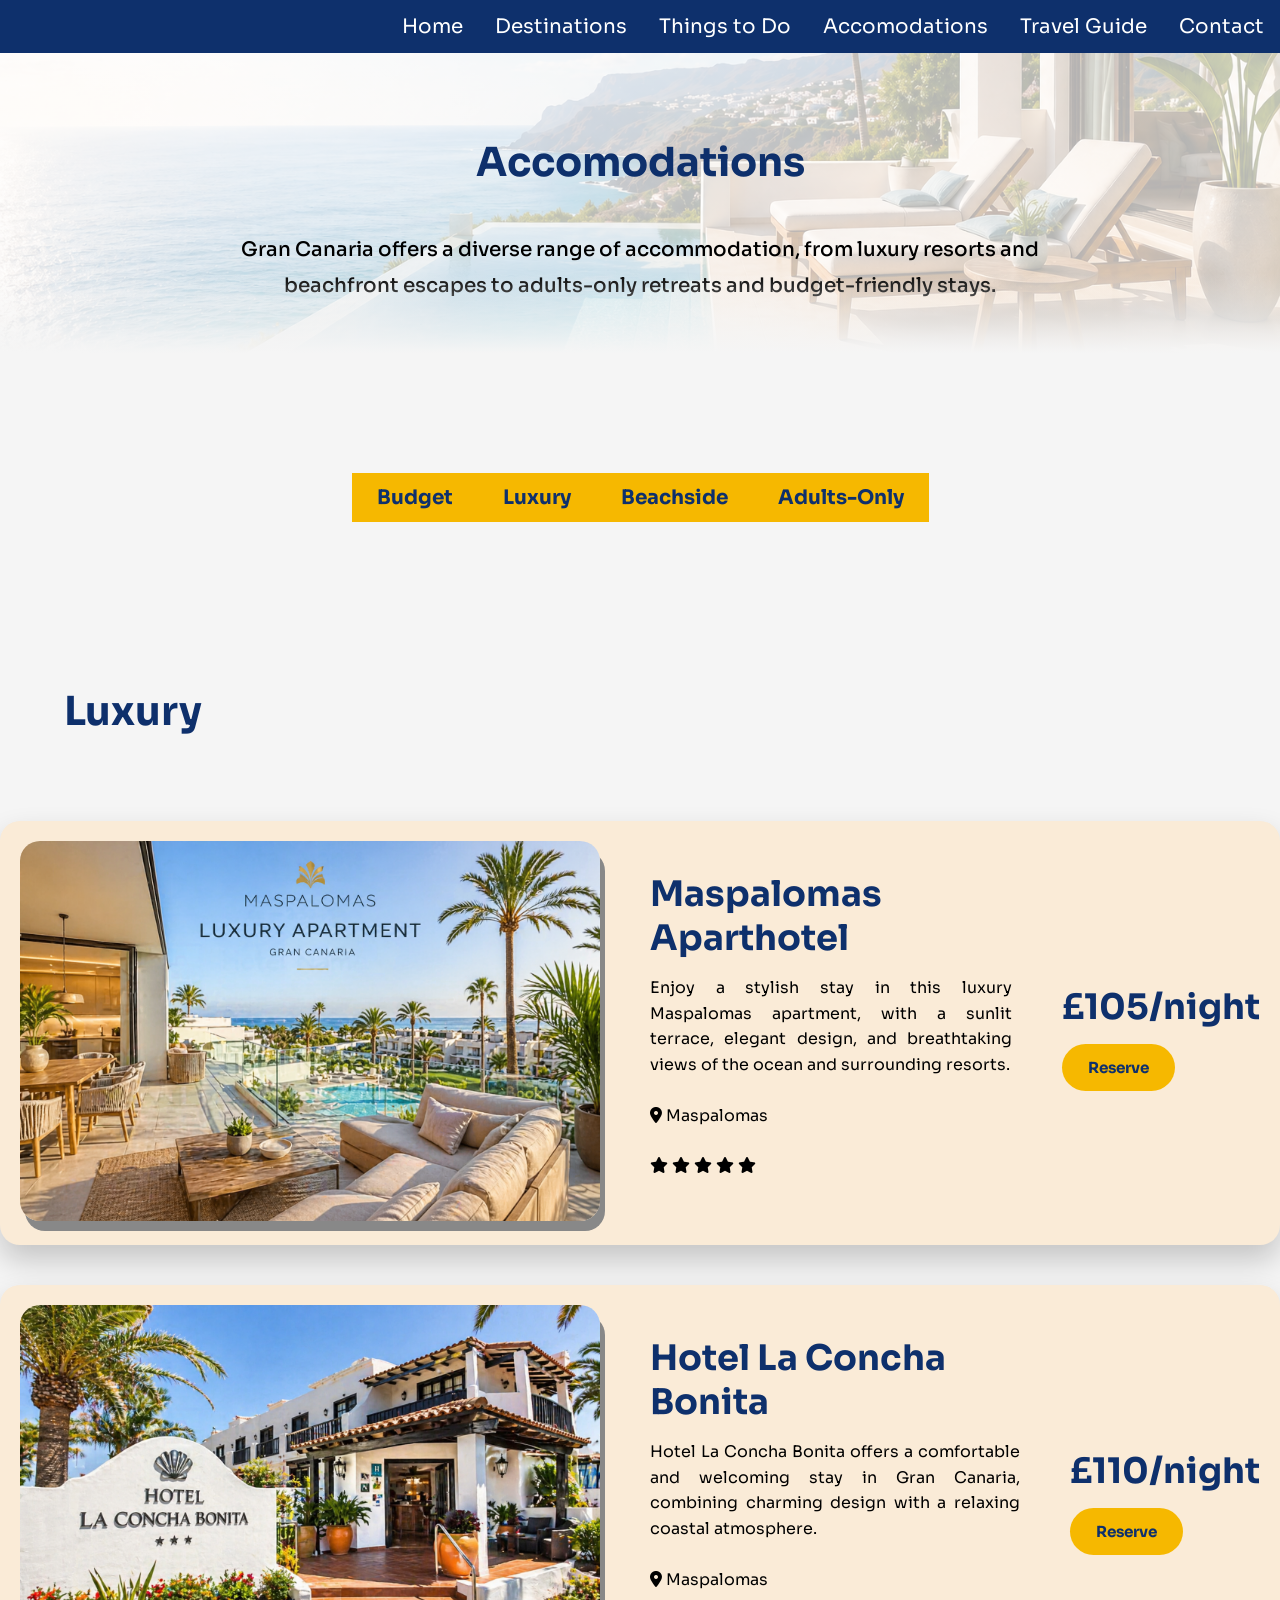
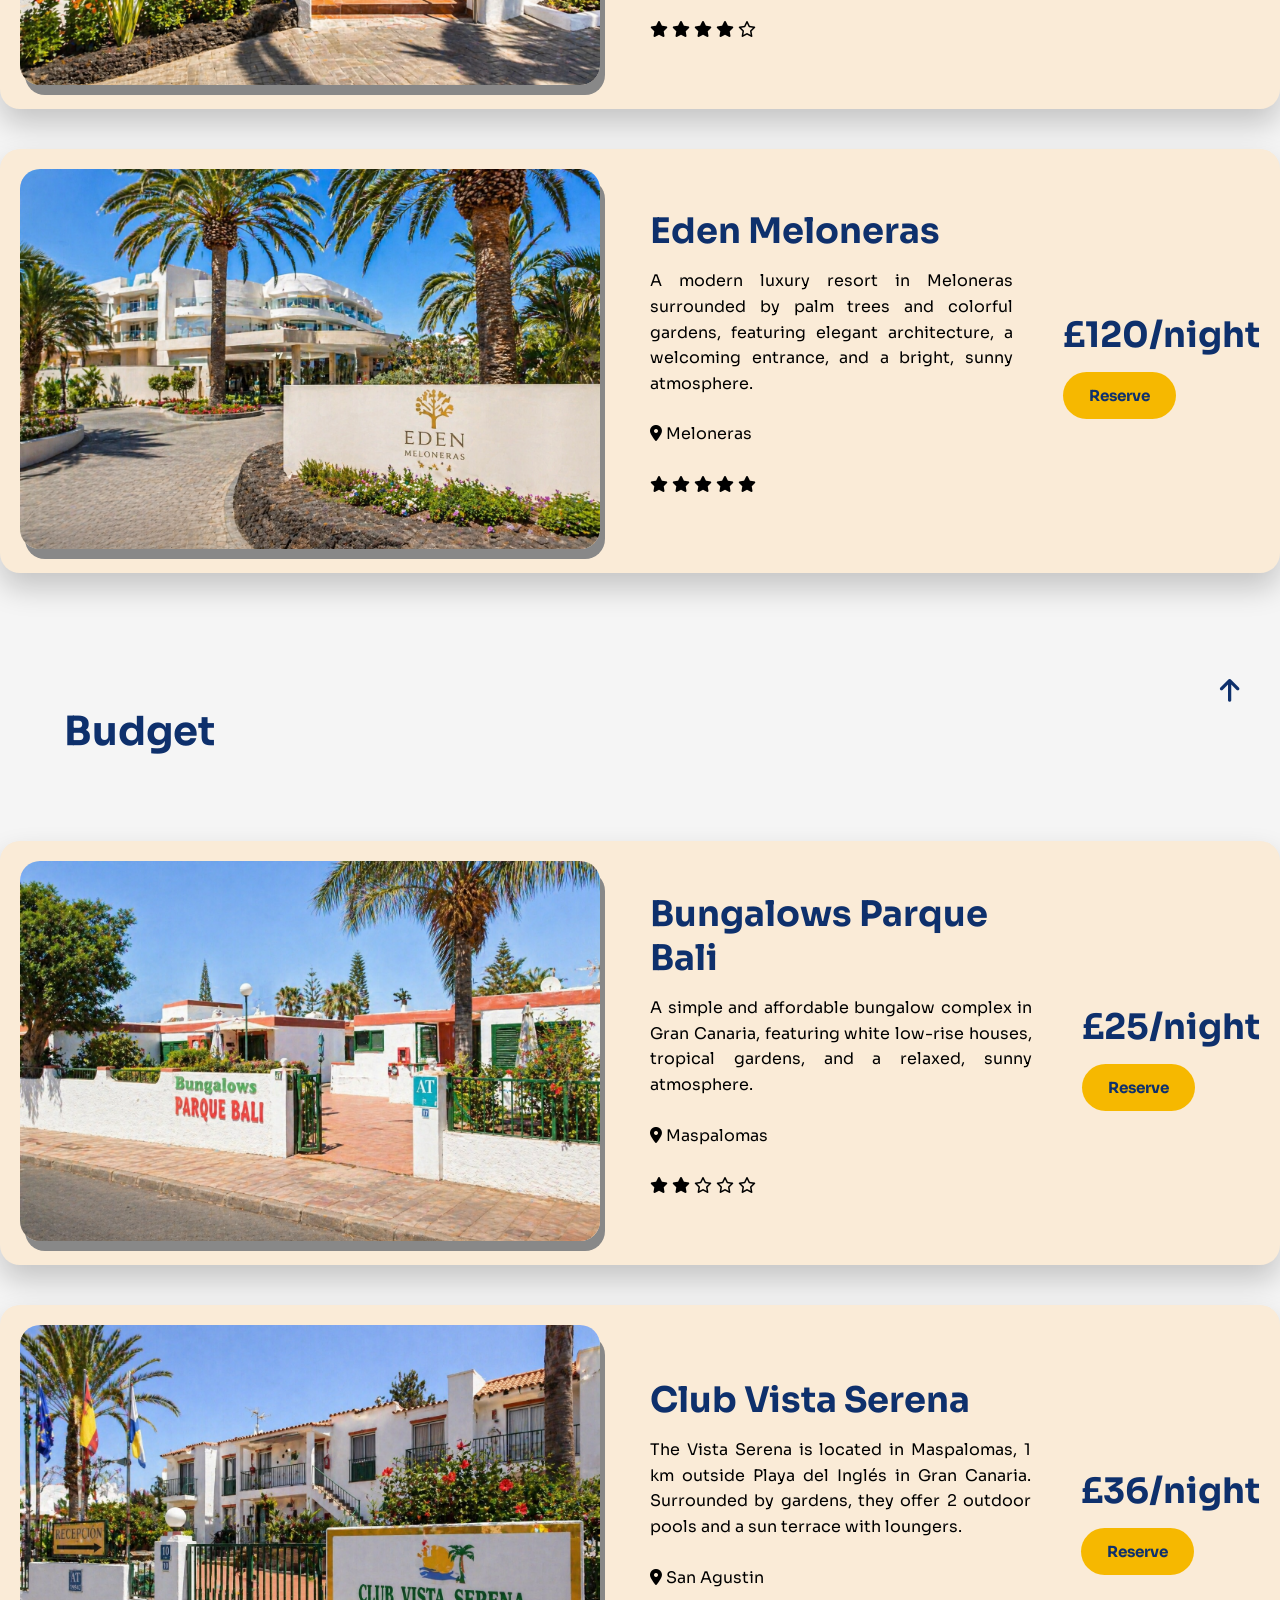
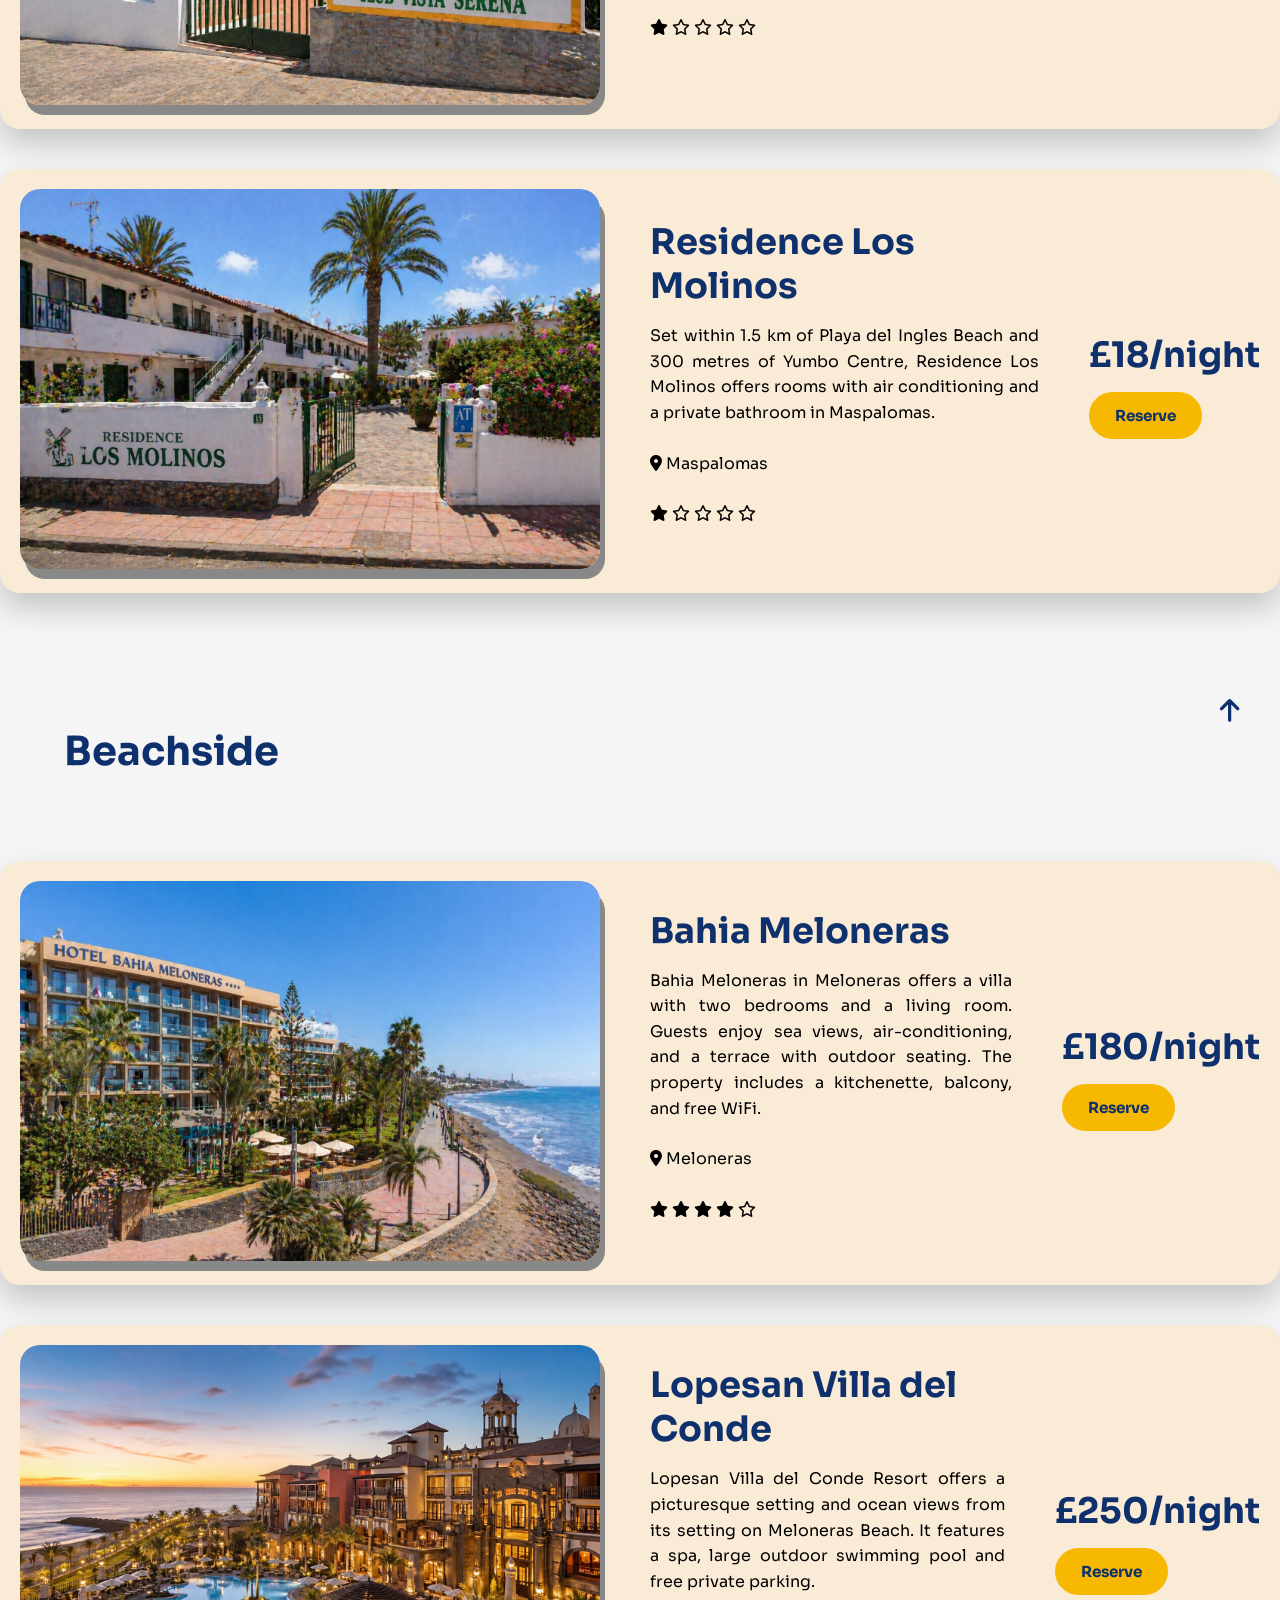
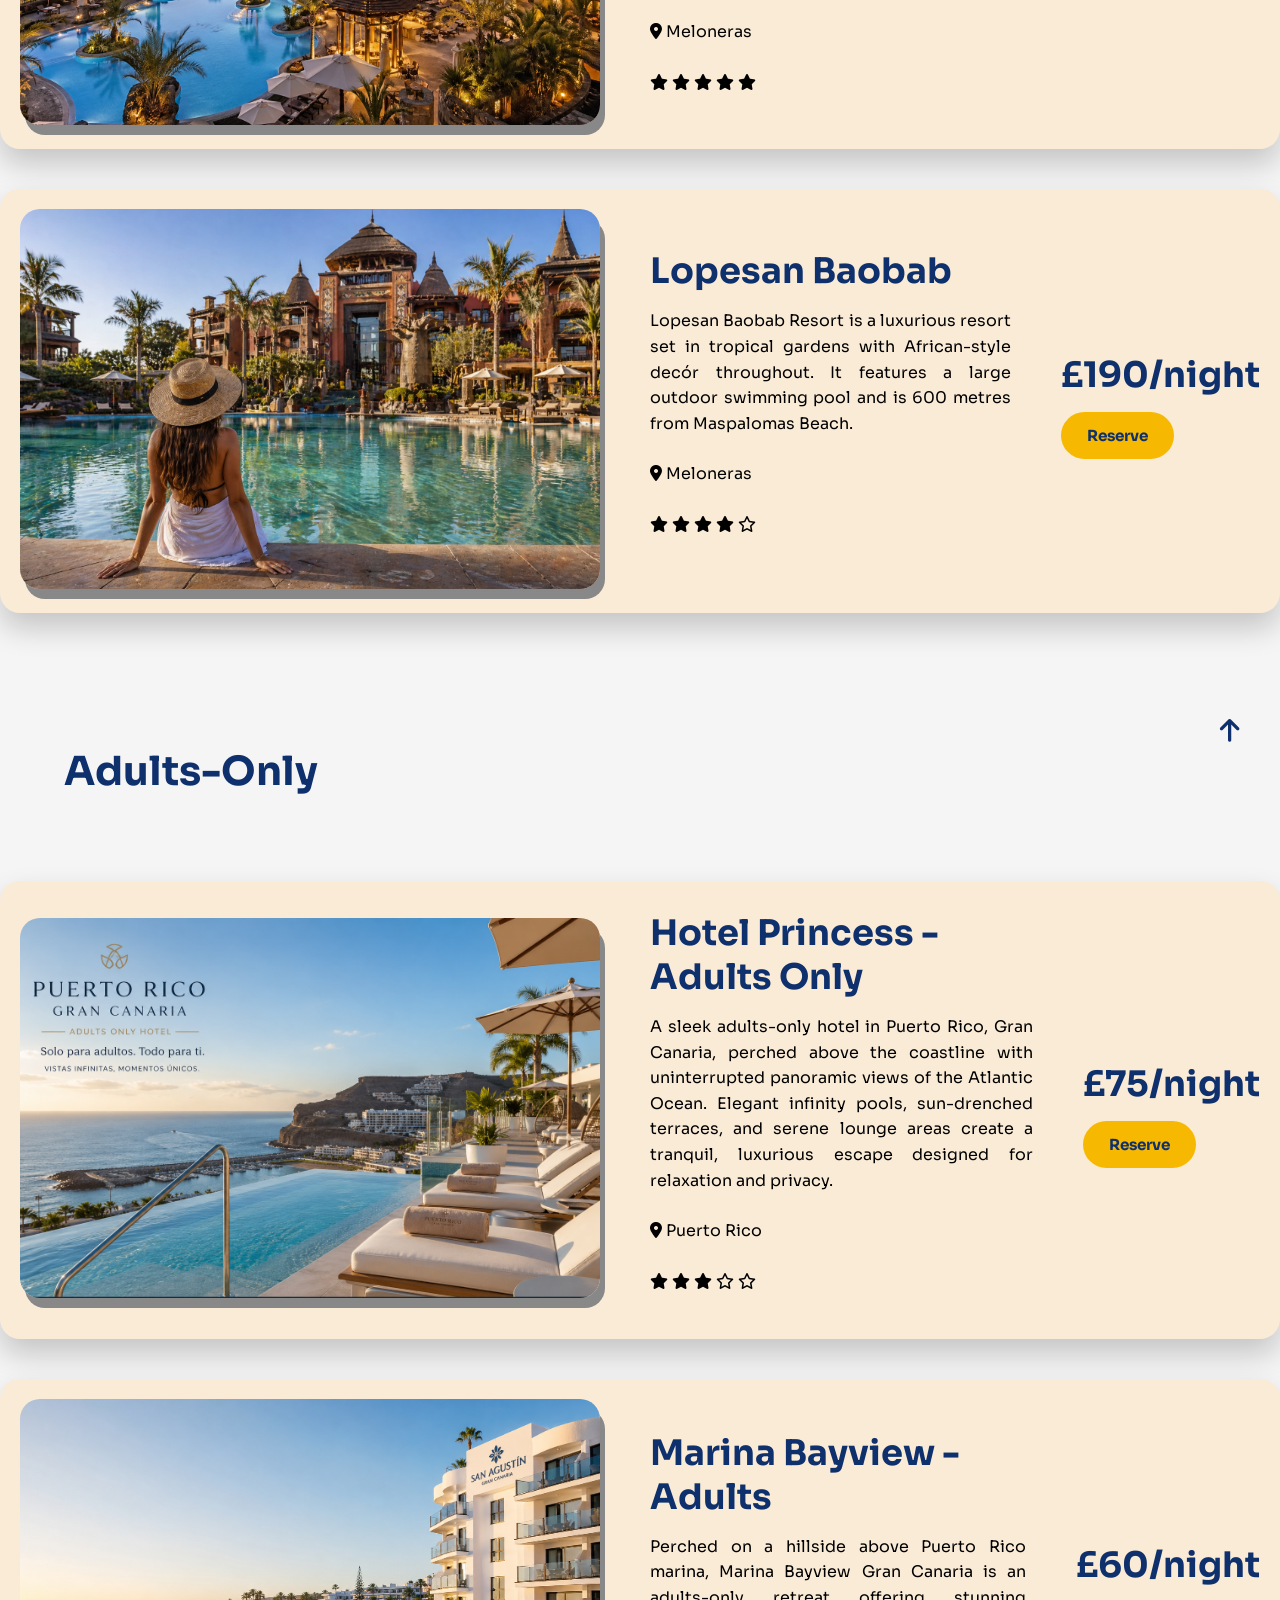
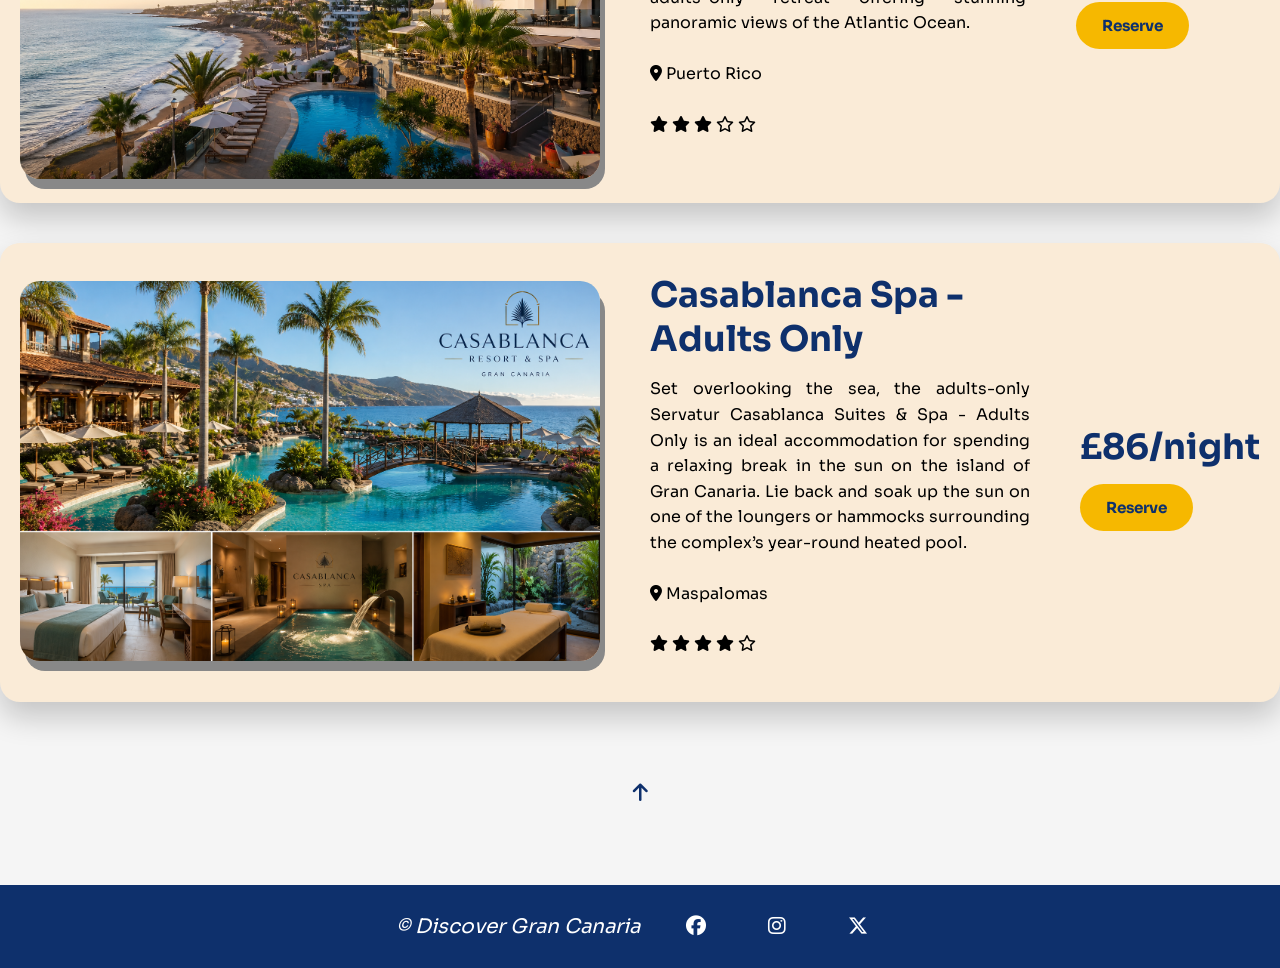
==== commit dd1d8d9f: "anchor buttons fixed" ====
--- a/accomodations.html
+++ b/accomodations.html
@@ -363,8 +363,9 @@
             </div>
             <div class="accomodation-button-info">
                 <p>£60/night</p>
-                <a href="https://www.booking.com/hotel/es/marina-bayview.en-gb.html?aid=2378099&amp;label=olr-gmcc-consentno&amp;checkin=2026-05-03&amp;checkout=2026-05-04">
-                    Reserve
+                <a href="https://www.booking.com/hotel/es/marina-bayview.en-gb.html?aid=2378099&amp;label=olr-gmcc-consentno&amp;checkin=2026-05-03&amp;checkout=2026-05-04" target="_blank" class="destination-button">
+                    Reserve
+                </a>
             </div>
         </section>
         <section class="accommodation-container">
@@ -388,19 +389,20 @@
             </div>
             <div class="accomodation-button-info">
                 <p>£86/night</p>
-                <a href="https://www.booking.com/hotel/es/apartamentos-casablanca-puerto-rico.en-gb.html" target="_blank"></a>
-                    Reserve
-                </a>
-            </div>
-        </section>
-        <section class="introduction">
+                <a href="https://www.booking.com/hotel/es/apartamentos-casablanca-puerto-rico.en-gb.html" target="_blank" class="destination-button">
+                    Reserve
+                </a>
+            </div>
+        </section>
+
+        <div class="introduction">
             <div class="main-title">
                 <a href="#top" id="arrow-button">
                     <i class="fa-solid fa-arrow-up"></i>
                 </a>
             </div>
-        </section>
-        
+        </div>
+
     </main>
     <footer>
             <ul>
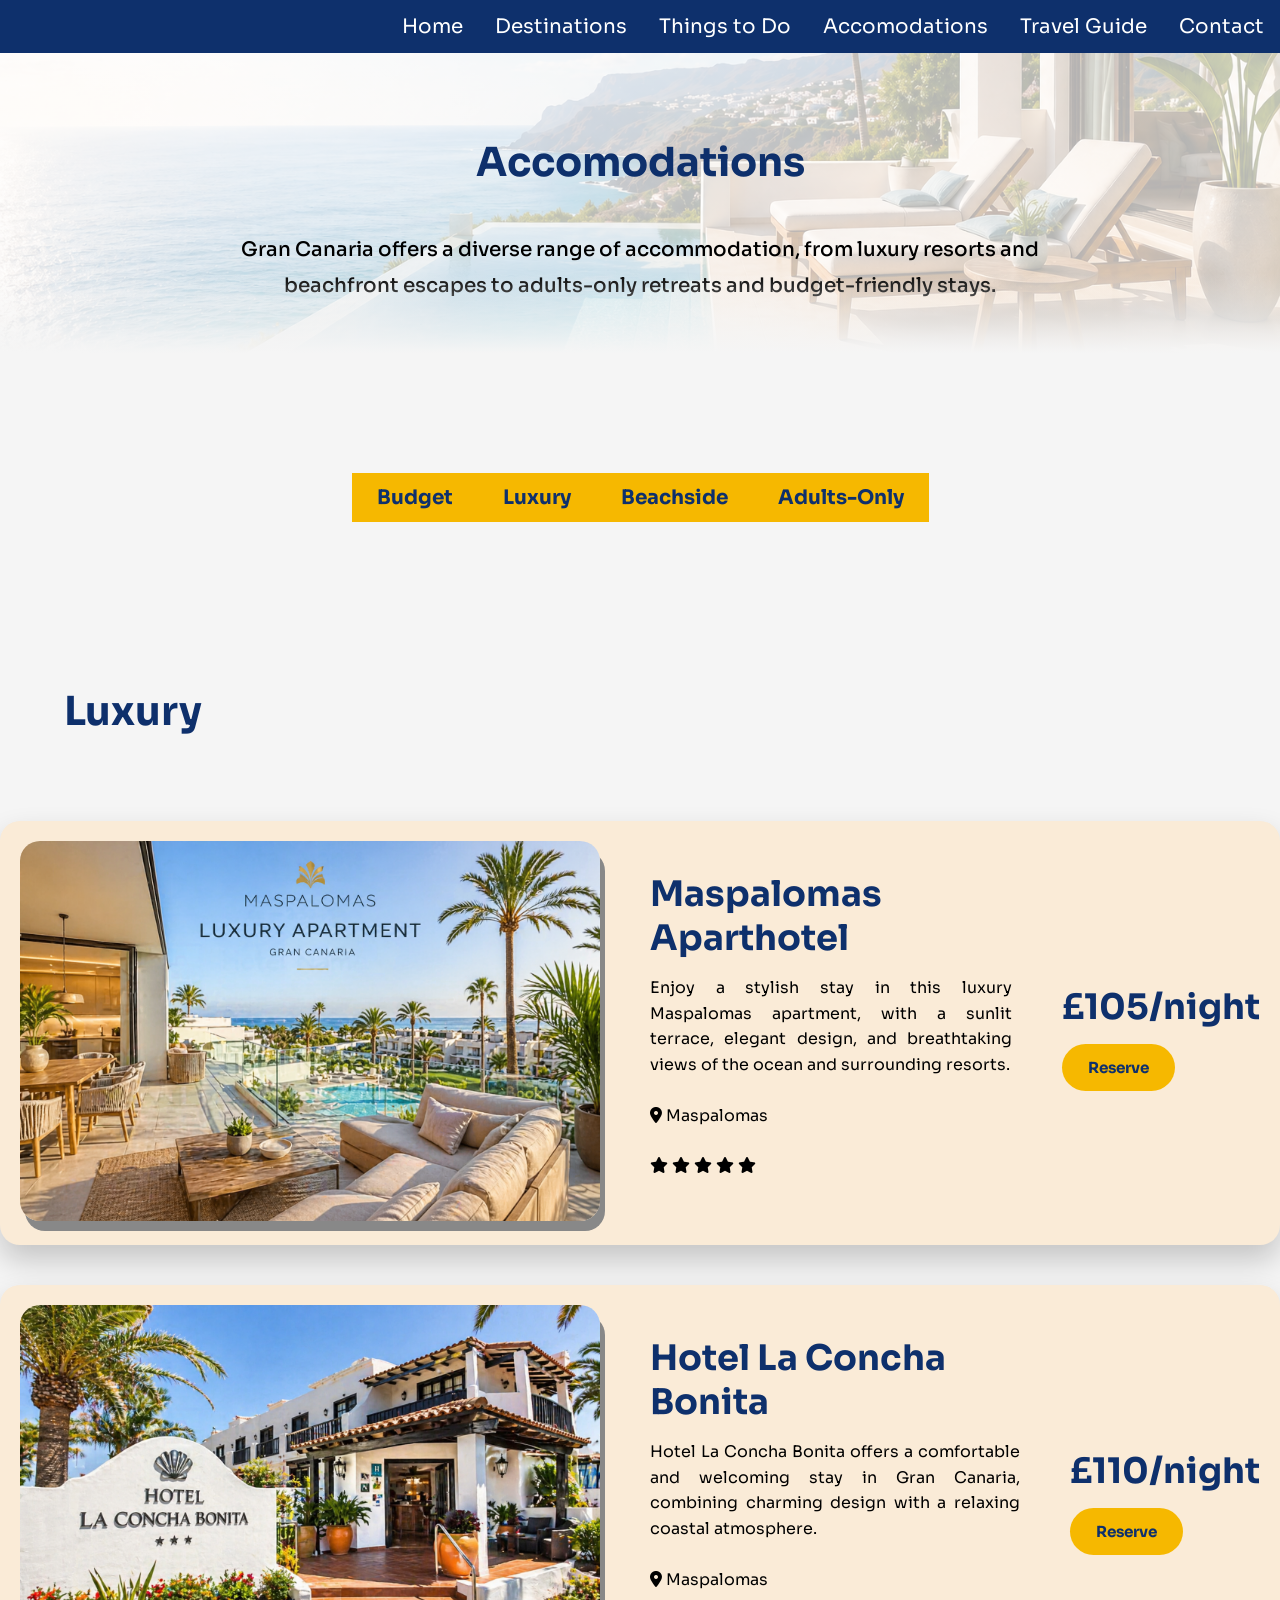
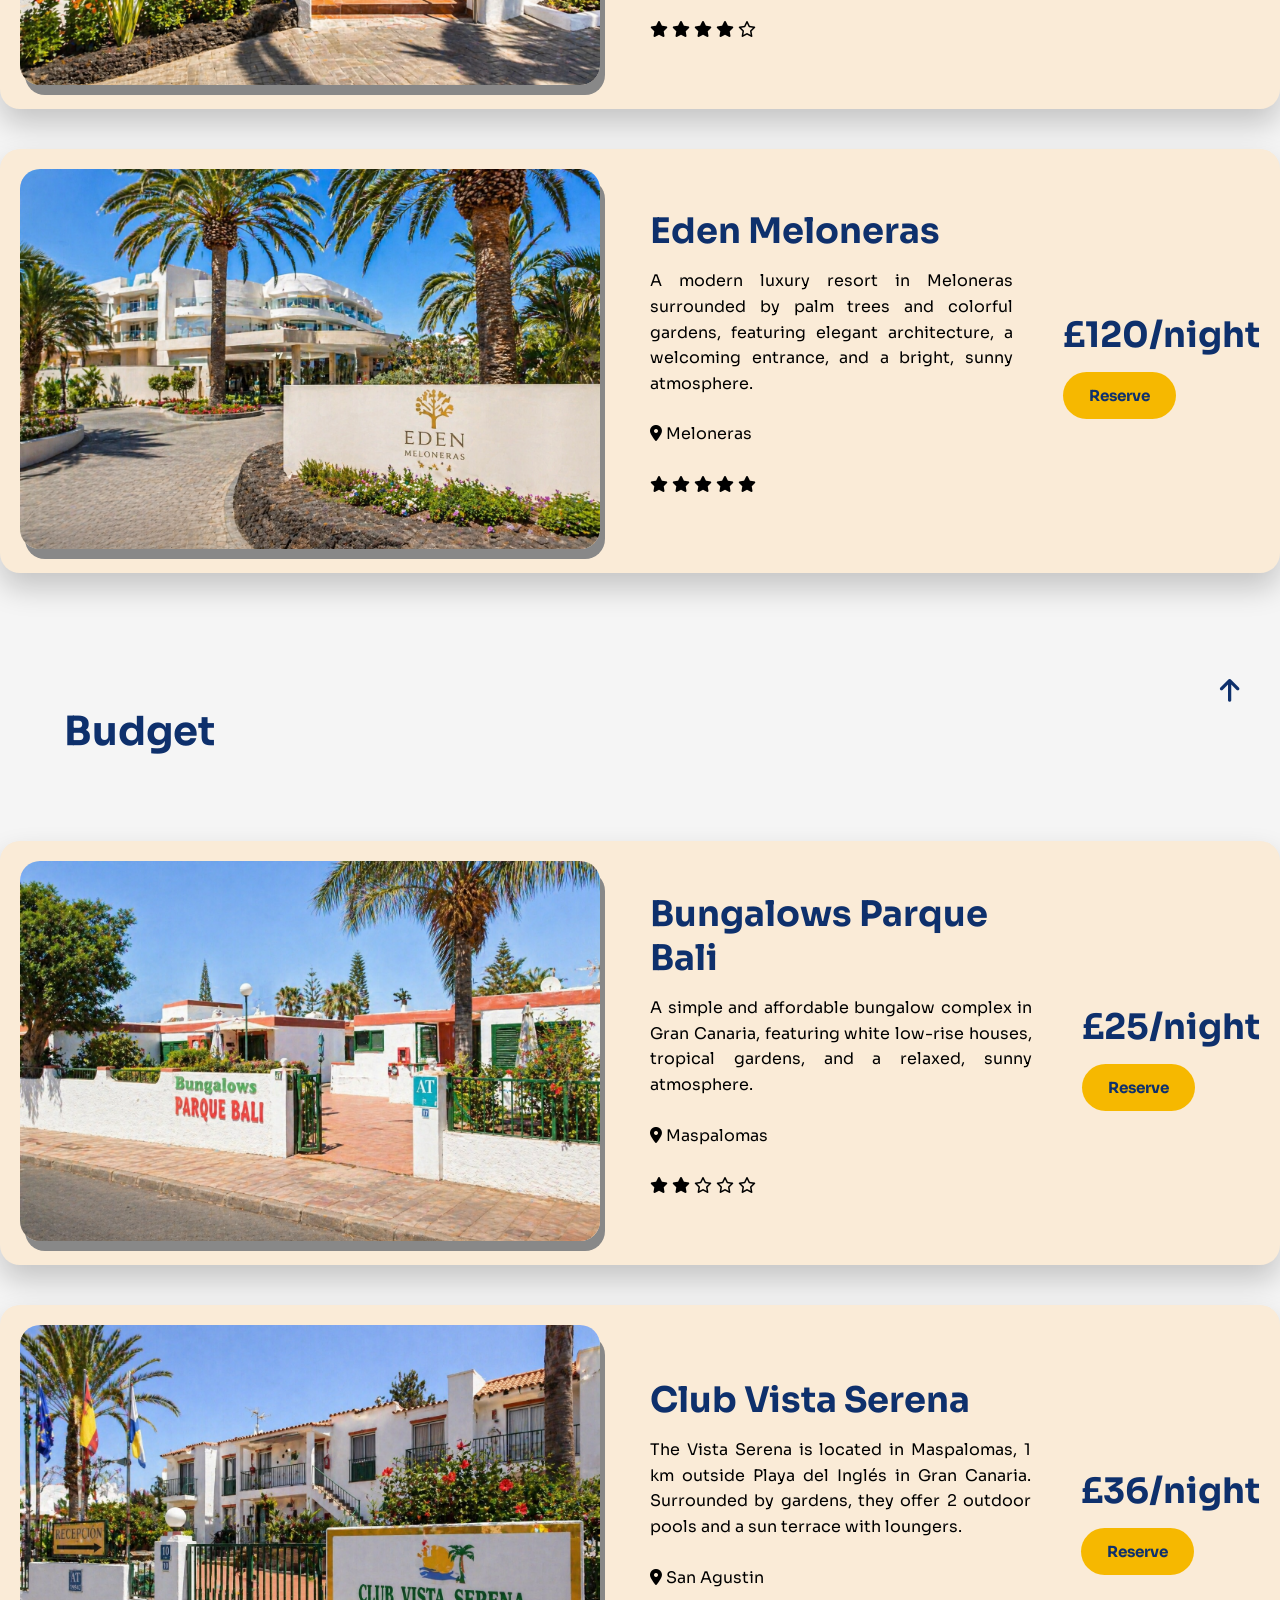
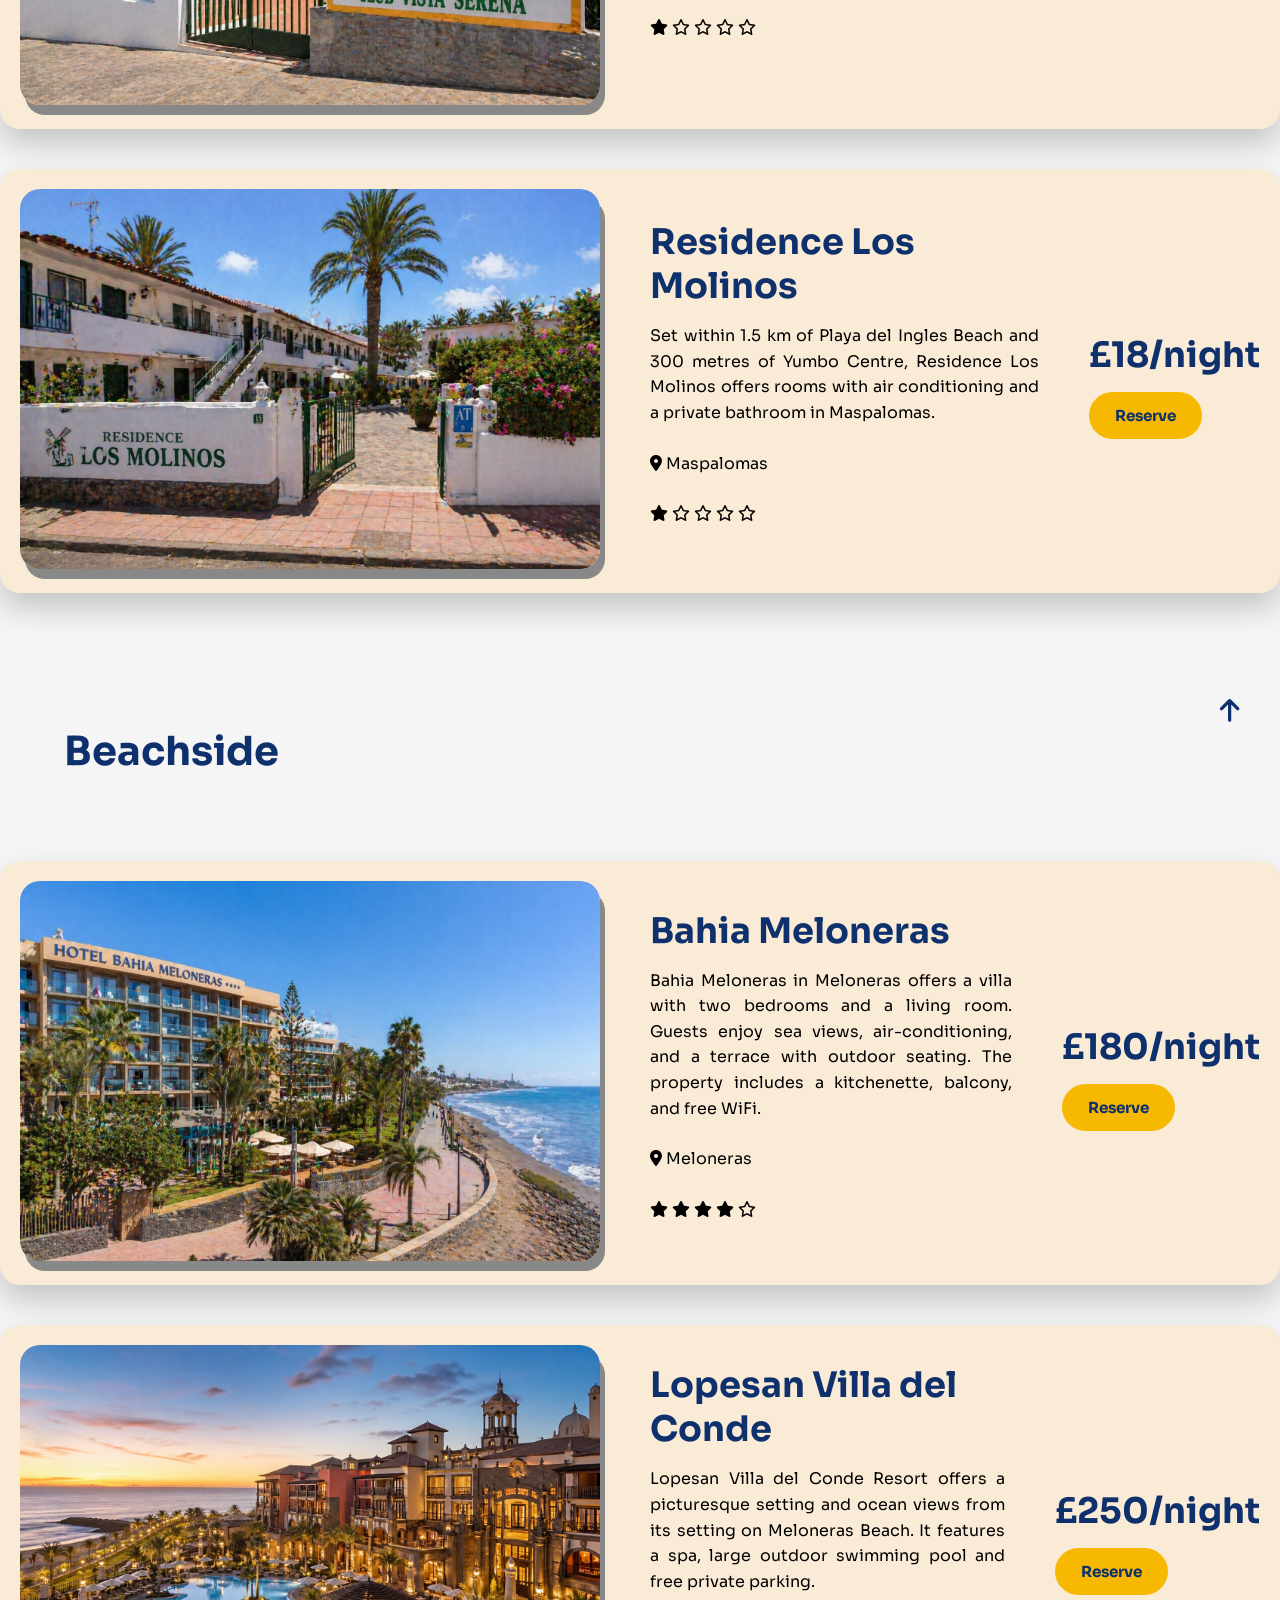
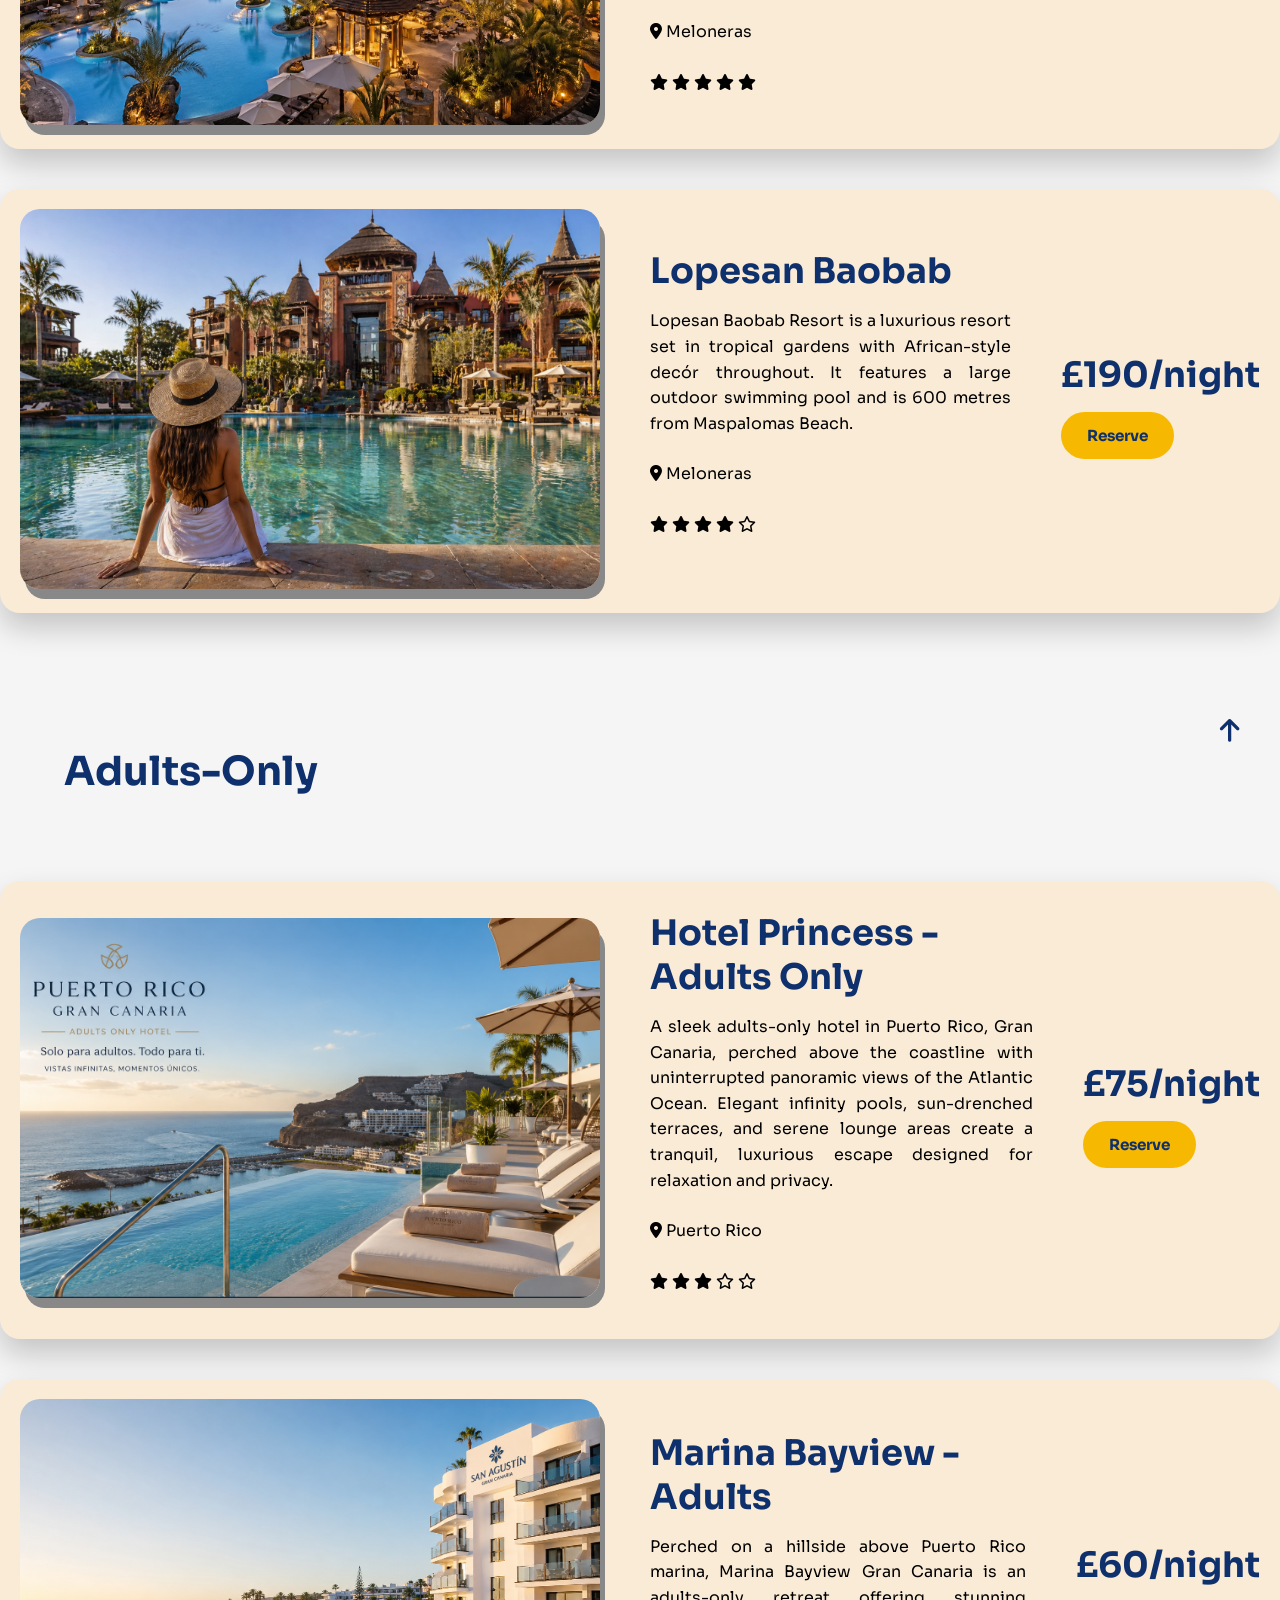
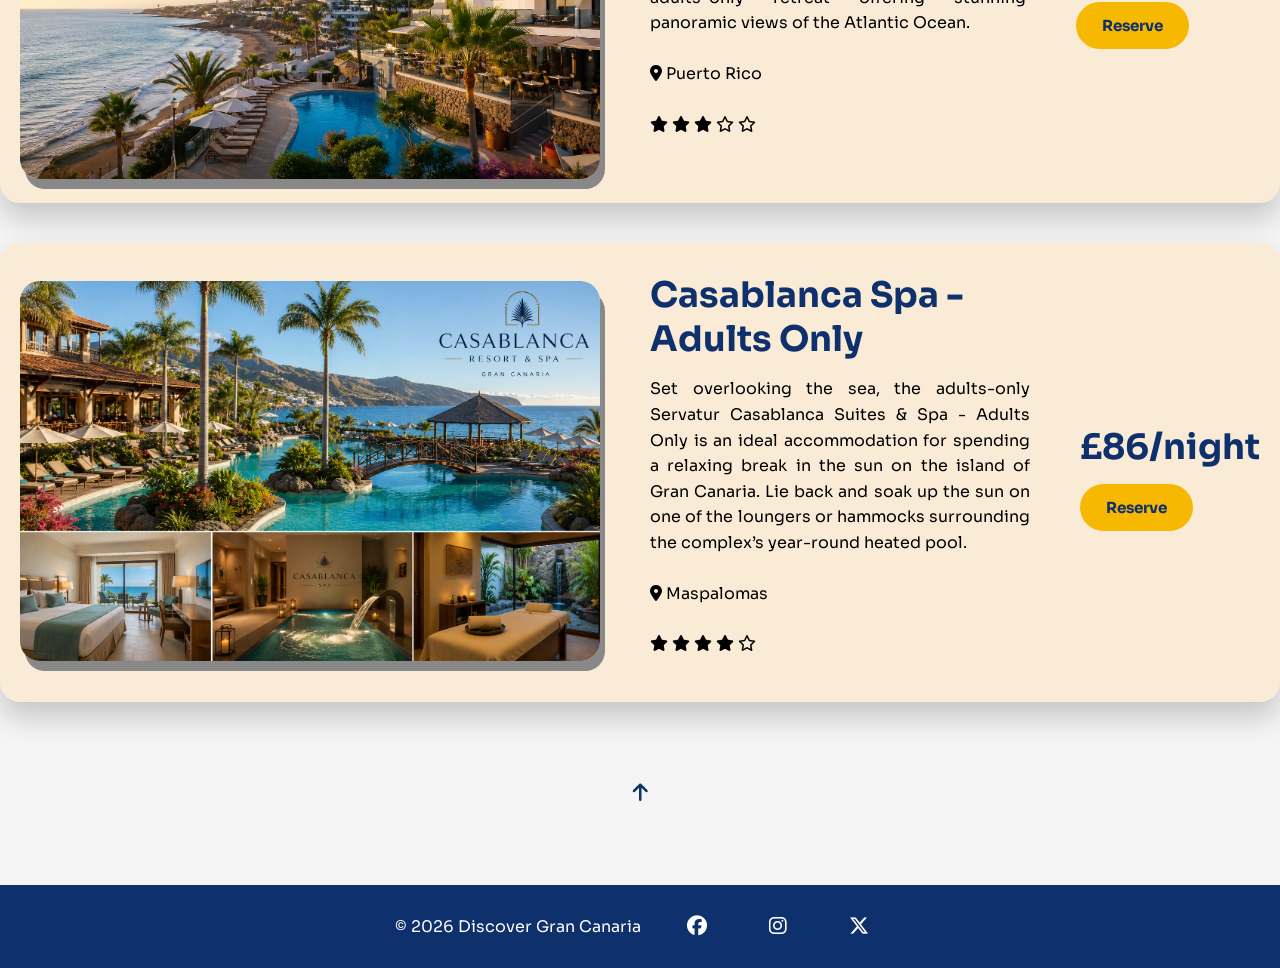
==== commit 6ba27d81: "modified footer" ====
--- a/accomodations.html
+++ b/accomodations.html
@@ -405,12 +405,35 @@
 
     </main>
     <footer>
-            <ul>
-                <li id="copyright"><p>&copy; Discover Gran Canaria</p></li>
-                <li><a href="https://www.facebook.com/?locale=en_GB" target="_blank"><i class="fa-brands fa-facebook"></i></a></li>
-                <li><a href="https://www.instagram.com/?hl=en"><i class="fa-brands fa-instagram"></i></a></li>
-                <li><a href="https://x.com/"><i class="fa-brands fa-x-twitter"></i></a></li>
-            </ul>
+        <ul>
+            <li id="copyright">&copy; 2026 Discover Gran Canaria</li>
+            <li>
+                <a href="https://www.facebook.com/?locale=en_GB"
+                    target="_blank"
+                    rel="noopener noreferrer"
+                    aria-label="Visit our Facebook page">
+                    <i class="fa-brands fa-facebook" aria-hidden="true"></i>
+                </a>
+            </li>
+
+            <li>
+                <a href="https://www.instagram.com/?hl=en"
+                    target="_blank"
+                    rel="noopener noreferrer"
+                    aria-label="Visit our Instagram page">
+                    <i class="fa-brands fa-instagram" aria-hidden="true"></i>
+                </a>
+            </li>
+
+            <li>
+                <a href="https://x.com/"
+                    target="_blank"
+                    rel="noopener noreferrer"
+                    aria-label="Visit our X (Twitter) page">
+                    <i class="fa-brands fa-x-twitter" aria-hidden="true"></i>
+                </a>
+            </li>
+        </ul>
     </footer>
 </body>
 </html>
--- a/assets/css/style.css
+++ b/assets/css/style.css
@@ -55,27 +55,33 @@
   filter: saturate(80%);
 }
 
+.centered {
+  position: absolute;
+  top: 28%;
+  left: 50%;
+  transform: translate(-50%, -50%);
+  background-color: rgba(0, 0, 0, 0.65);
+  padding: 20px 35px;
+  border-radius: 15px;
+  text-align: center;
+}
+
 .centered h1 {
   font-family: "Knewave", Arial, Helvetica, sans-serif;
   font-size: clamp(45px, 8vw, 150px); /*responsive font size*/
   color: antiquewhite;
-  -webkit-text-stroke: 1px #422b08; /*font border*/
-  position: absolute;
-  top: 20%;
-  left: 50%;
-  transform: translate(-50%, -50%);
+  -webkit-text-stroke: 1px #422b08;
+  position: static;
+  transform: none;
   white-space: nowrap; /*keep text in the same line*/
 }
 
-.centered p {
+.centered h2 {
   font-family: "Chicle", Arial, Helvetica, sans-serif;
   font-size: clamp(22px, 3vw, 50px);
-  color: rgb(76, 47, 3);
-  -webkit-text-stroke: 1px #fceacd; /*font border*/
-  position: absolute;
-  top: 34%;
-  left: 50%;
-  transform: translate(-50%, -50%);
+  color: antiquewhite;
+  margin-top: 5px;
+  -webkit-text-stroke: 1px  rgb(76, 47, 3); /*font border*/
 }
 /* header ends here*/
 
@@ -1036,8 +1042,9 @@
 #copyright {
   color: white;
   font-family: "Sora", Arial, Helvetica, sans-serif;
-  font-style:italic;
-  font-size:20px;
+  font-style: normal;
+  font-size: 16px;
+  font-weight: 400;
 }
 
 
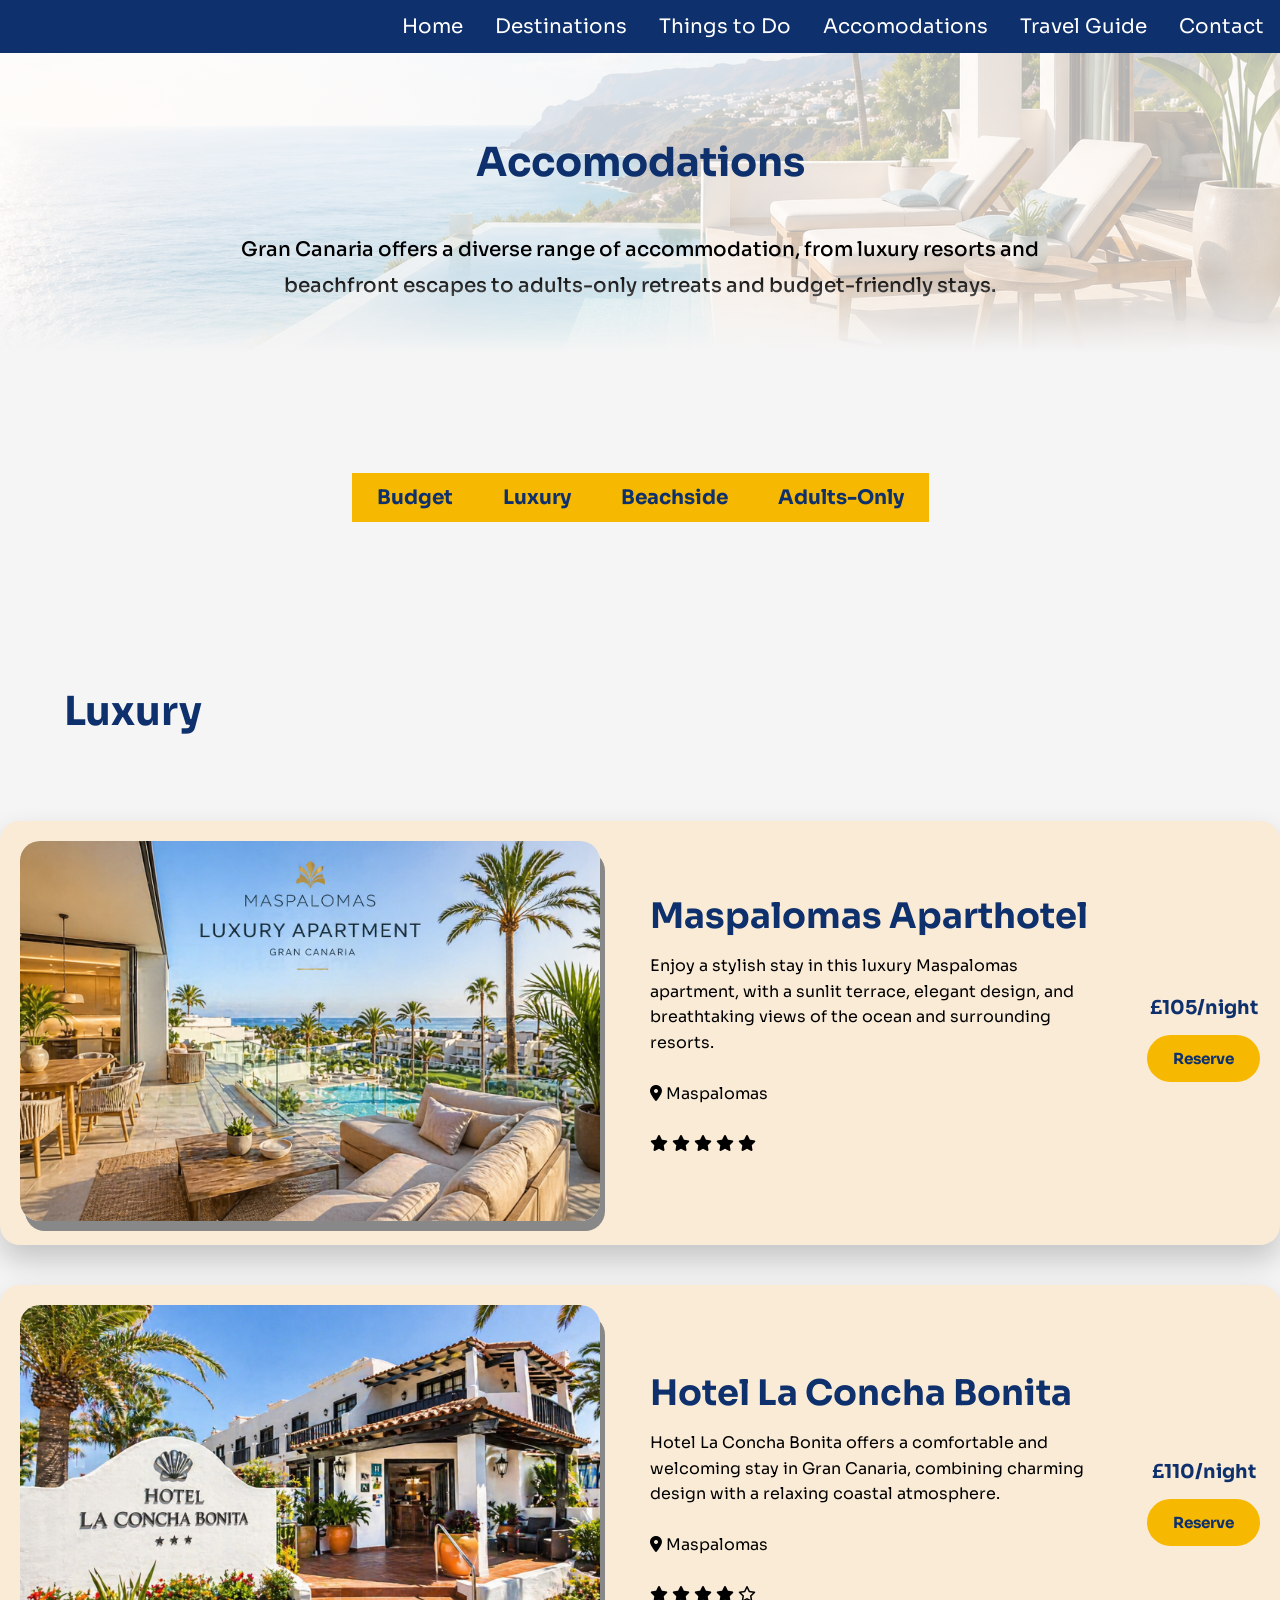
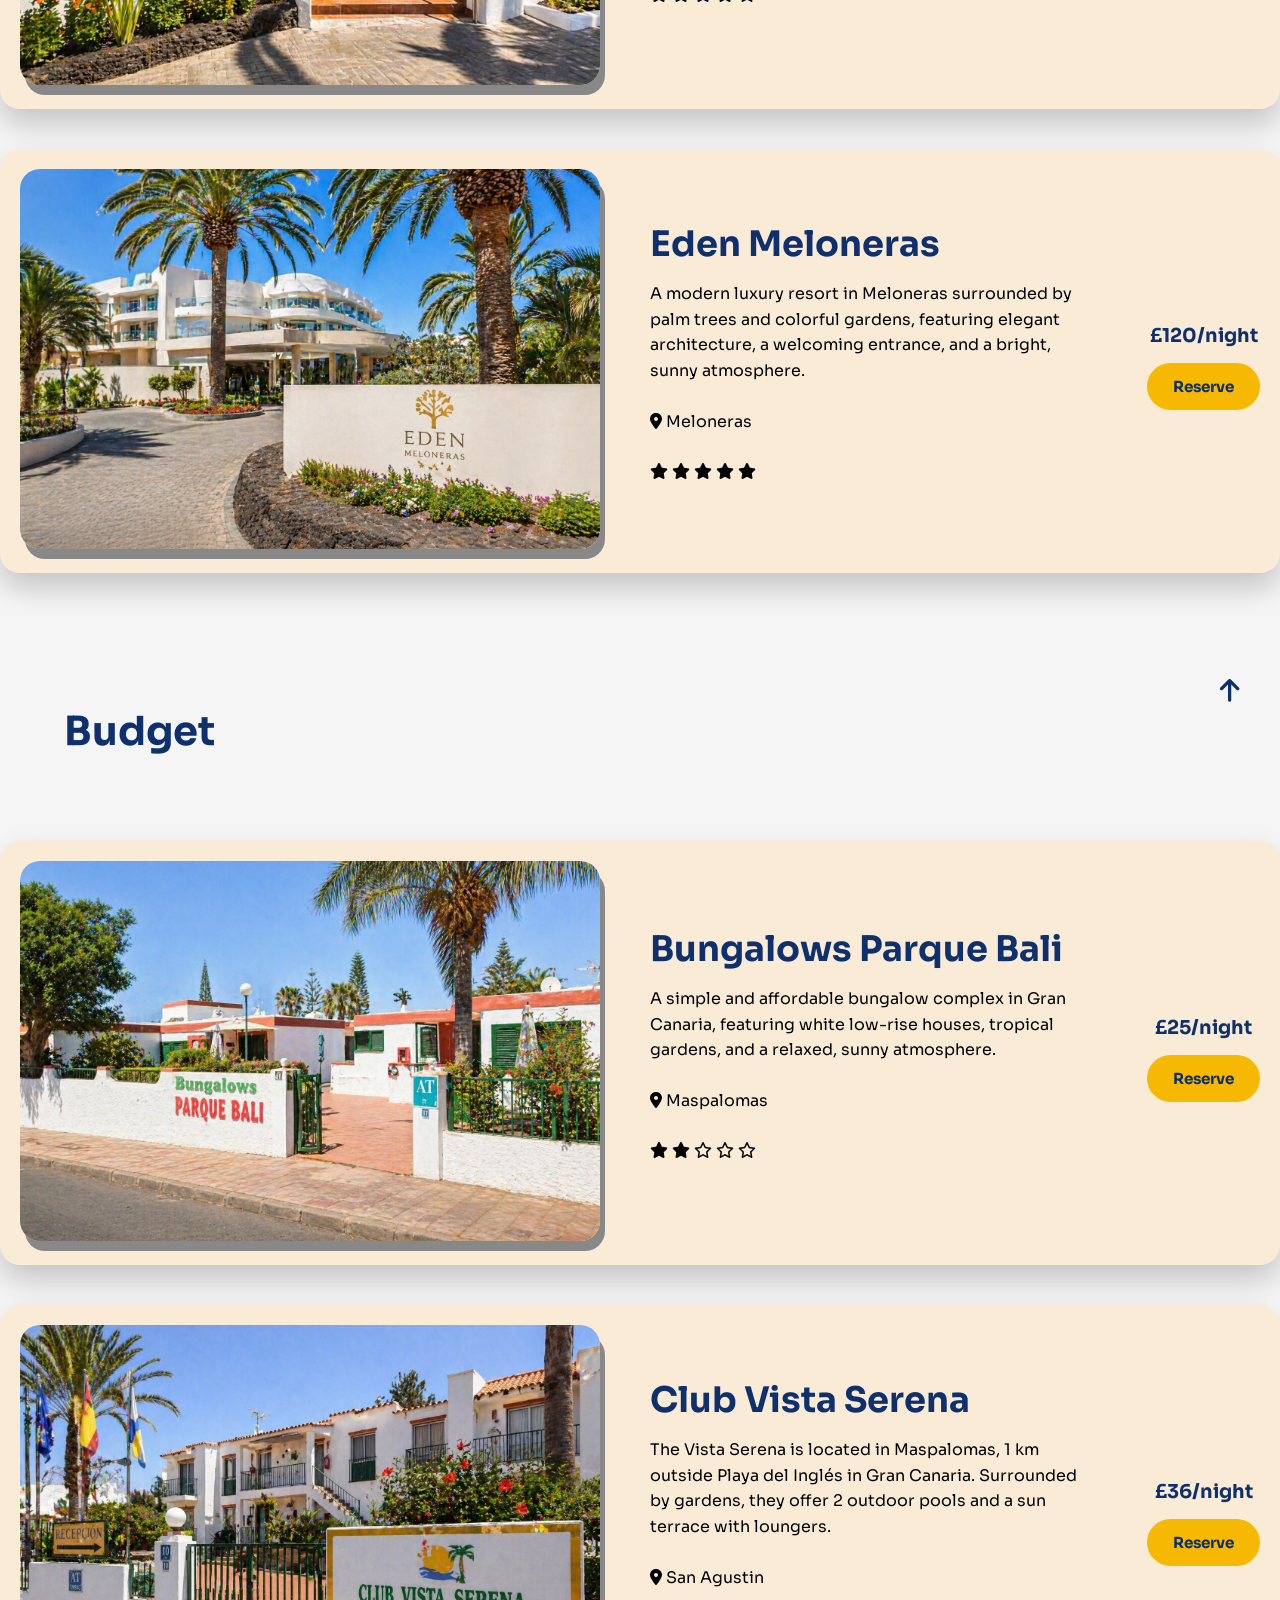
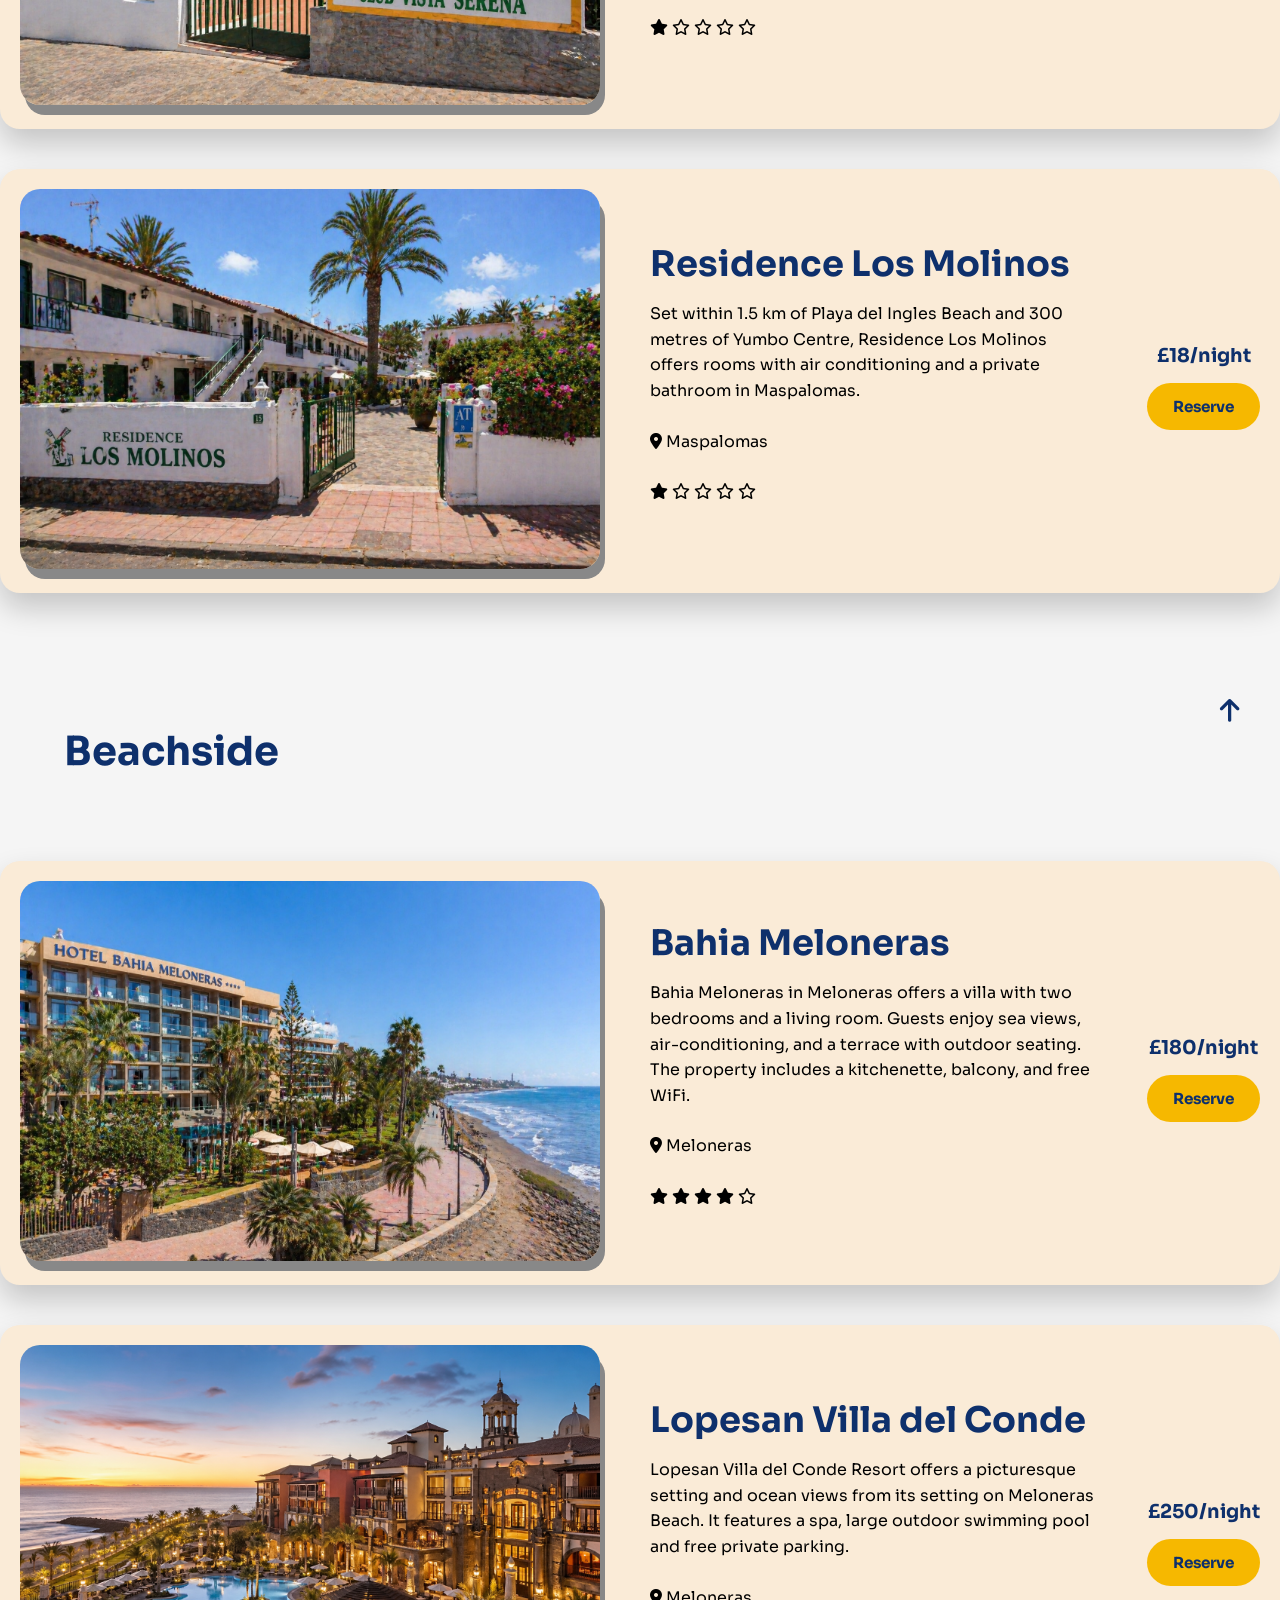
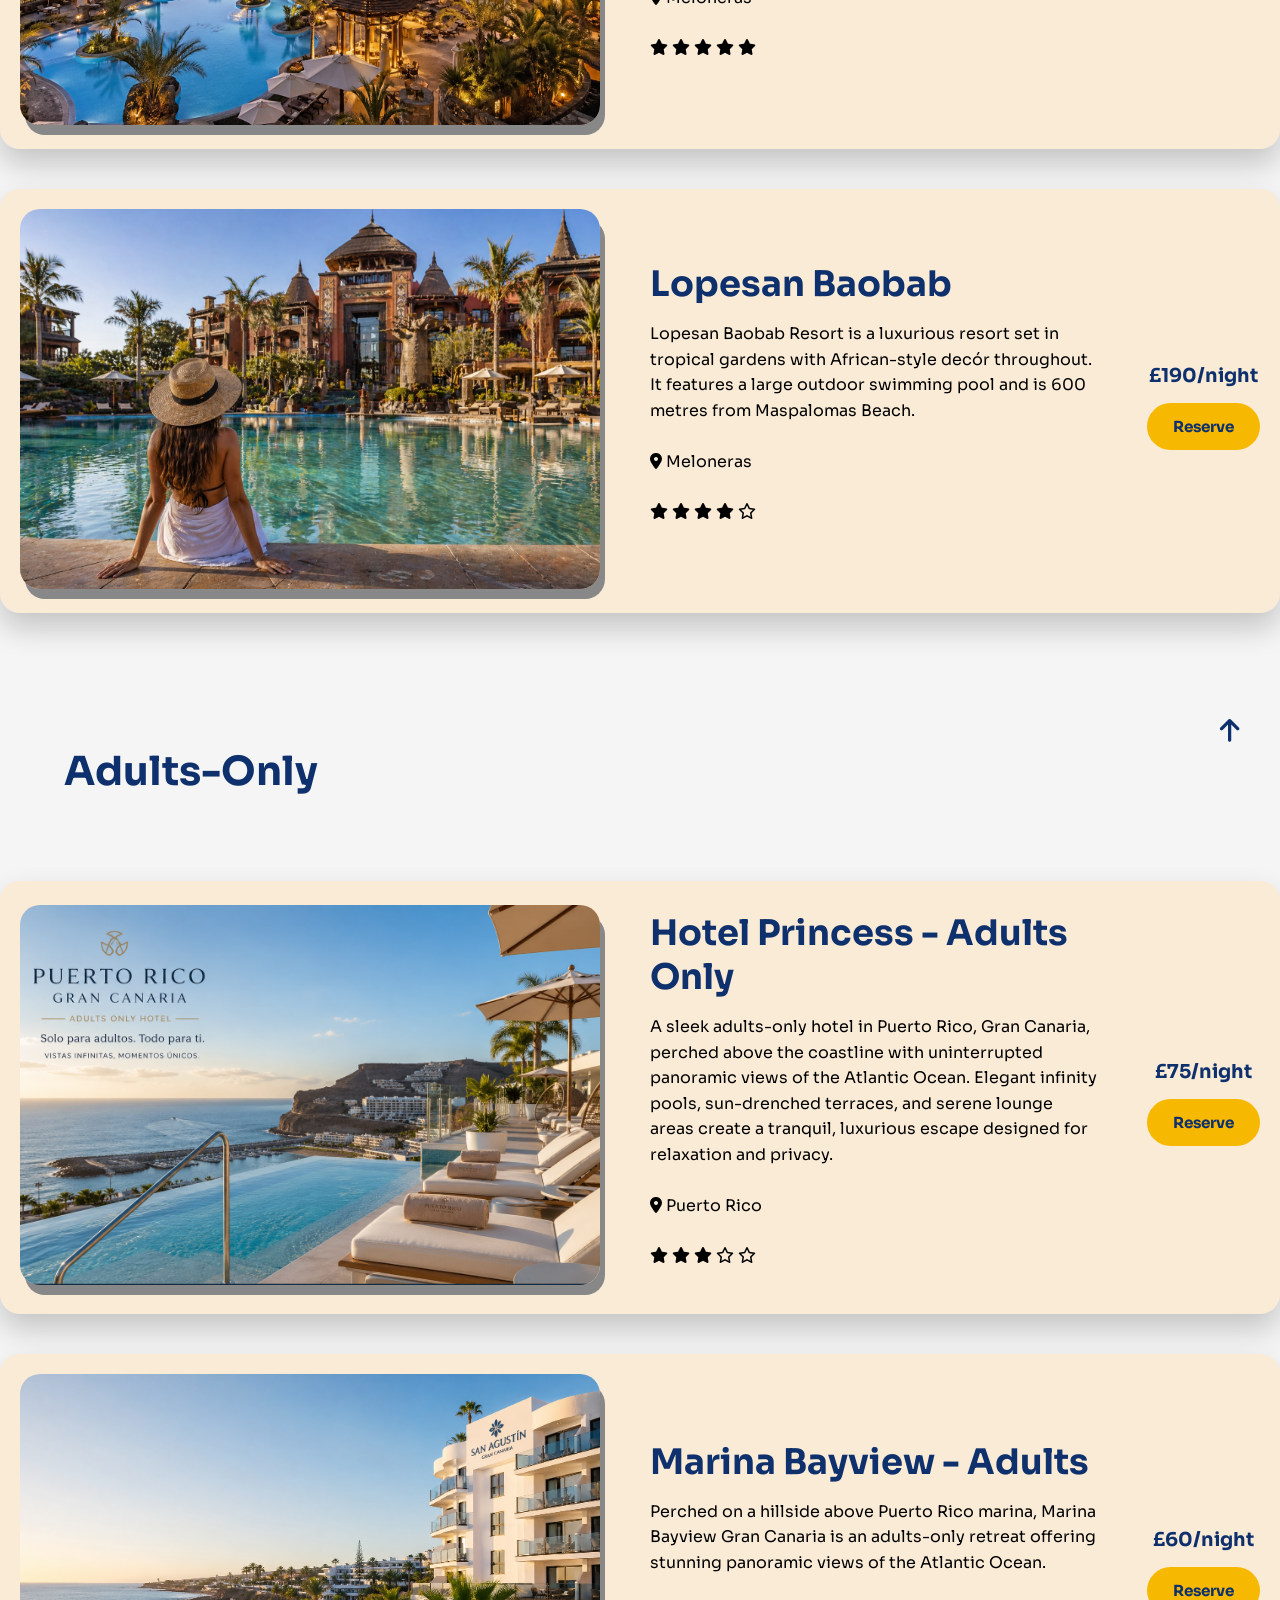
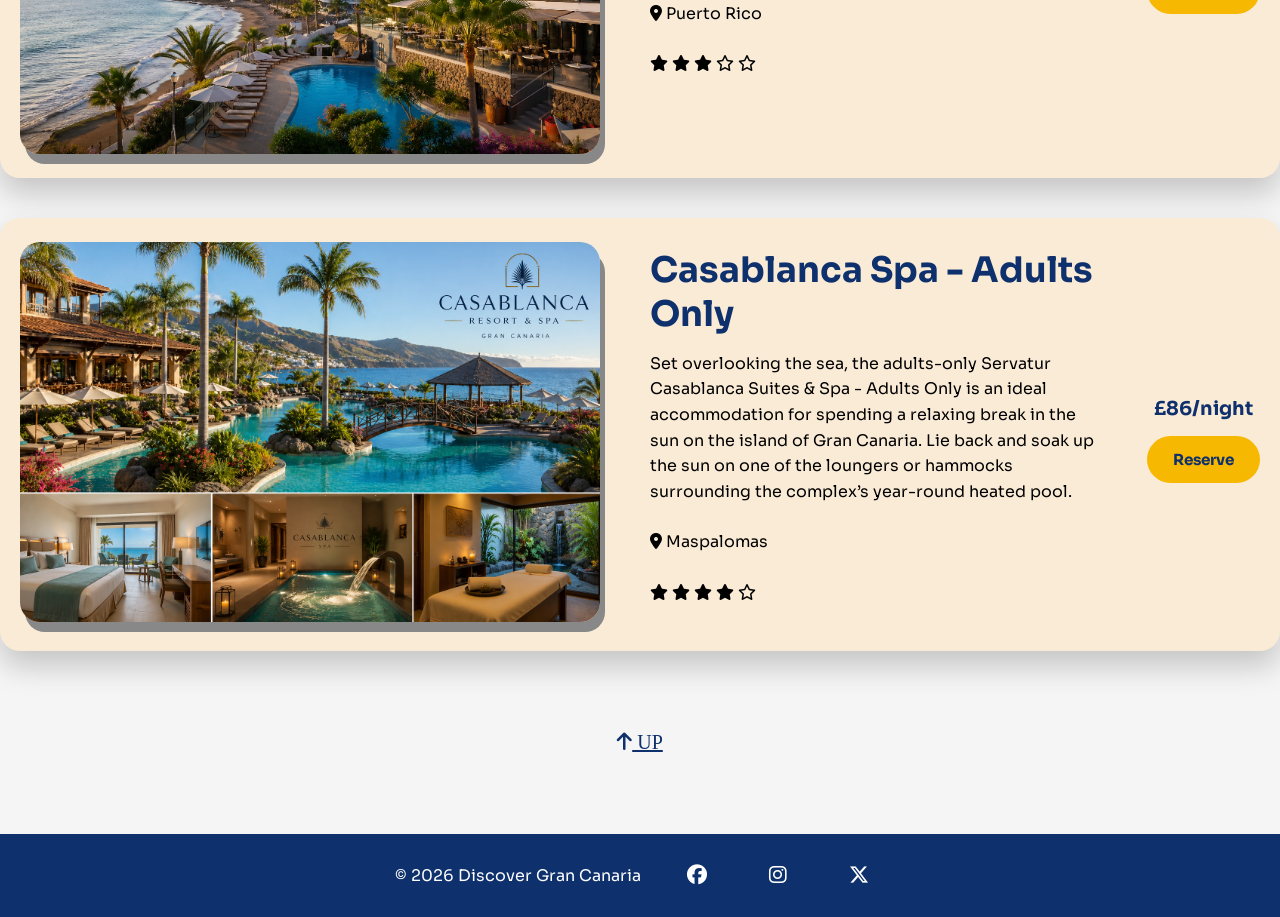
==== commit 58e85e8d: "fixed issues" ====
--- a/accomodations.html
+++ b/accomodations.html
@@ -28,7 +28,7 @@
 
         <section class="introduction introduction-background" id="accomodations-background-img">
             <div class="main-title">
-                <h2 id="top">Accomodations</h2>
+                <h1 id="top">Accomodations</h1>
             </div>
             <div class="main-text">
                 <p>Gran Canaria offers a diverse range of accommodation,
@@ -399,6 +399,7 @@
             <div class="main-title">
                 <a href="#top" id="arrow-button">
                     <i class="fa-solid fa-arrow-up"></i>
+                    UP
                 </a>
             </div>
         </div>
--- a/assets/css/style.css
+++ b/assets/css/style.css
@@ -95,7 +95,7 @@
 }
 
 /* section 1 */
-.main-title h2 {
+.main-title h1 {
   font-family: "Sora", Arial, Helvetica, sans-serif;
   font-weight: bold;
   font-size: clamp(26px, 4vw, 40px);
@@ -108,9 +108,10 @@
 
 .main-text p {
   font-family: "Sora", Arial, Helvetica, sans-serif;
-  text-align: justify;
+  text-align: left;
   font-size: clamp(16px, 2vw, 20px);
   line-height: 1.8;
+  max-width: 70ch;
   color: black;
 }
 
@@ -231,7 +232,7 @@
     max-width: 430px;
 }
 
-.destination-info h3 {
+.destination-info h2 {
     font-size: 2.2rem;
     margin: 10px 0 15px;
     font-family: "Sora", Arial, Helvetica, sans-serif;
@@ -241,8 +242,9 @@
 
 .destination-info p {
     font-size: 1rem;
-    text-align: justify;
+    text-align: left;
     line-height: 1.6;
+    max-width: 70ch;
     color: black;
     font-family: "Sora", Arial, Helvetica, sans-serif;
     margin-bottom: 25px;
@@ -346,7 +348,7 @@
     flex: 1;
 }
 
-.activities-info h3 {
+.activities-info h2 {
     font-size: 1.6rem;
     color: #0e306c;
     font-weight: bold;
@@ -485,7 +487,7 @@
 
 .accomodation-info p {
     font-size: 1rem;
-    text-align: justify;
+    text-align: left;
     line-height: 1.6;
     color: black;
     font-family: "Sora", Arial, Helvetica, sans-serif;
@@ -496,7 +498,7 @@
     text-align: center;
     align-items: center;
     font-family: "Sora", Arial, Helvetica, sans-serif;
-    font-size: 2.2rem;
+    font-size: 1.2rem;
     margin: 10px 0 15px;
     font-weight: bold;
     color: #0e306c;
@@ -628,7 +630,7 @@
 
 /* ===== Contact Info ===== */
 
-.contact-info h3 {
+.contact-info h2 {
   font-size: 2rem;
   color: #0e306c;
   margin-bottom: 20px;
@@ -654,7 +656,7 @@
 
 /* ===== FAQ ===== */
 
-.contact-info h4 {
+.contact-info h3 {
   text-align: center;
   font-size: 1.6rem;
   margin: 20px 0;
@@ -1124,7 +1126,7 @@
         max-width: 100%;
     }
 
-    .destination-info h3 {
+    .destination-info h2 {
         font-size: 2rem;
     }
   /* ===== Things to Do Responsive ===== */
@@ -1245,7 +1247,7 @@
         max-width: 100%;
     }
 
-    .destination-info h3 {
+    .destination-info h2 {
         font-size: 2rem;
     }
 
@@ -1466,7 +1468,7 @@
         border-radius: 15px;
     }
 
-    .destination-info h3 {
+    .destination-info h2 {
         font-size: 1.7rem;
     }
 
